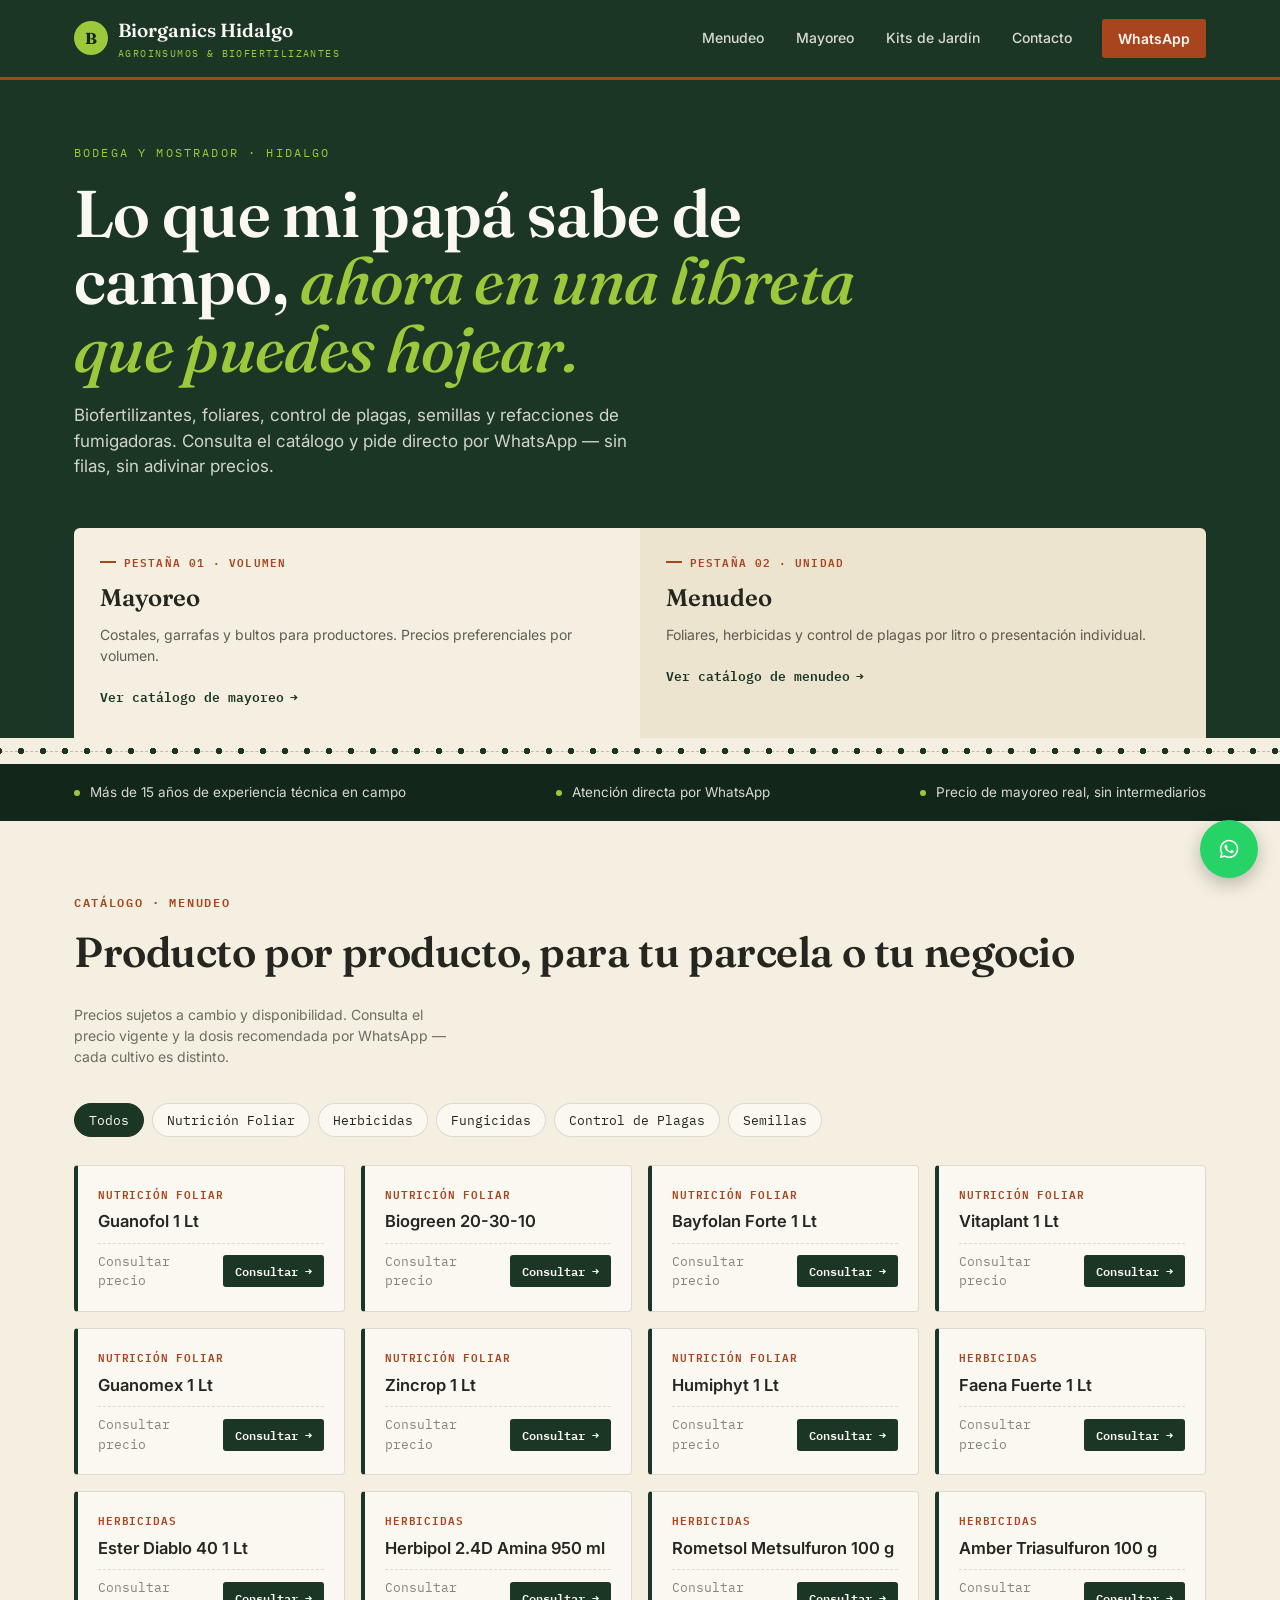
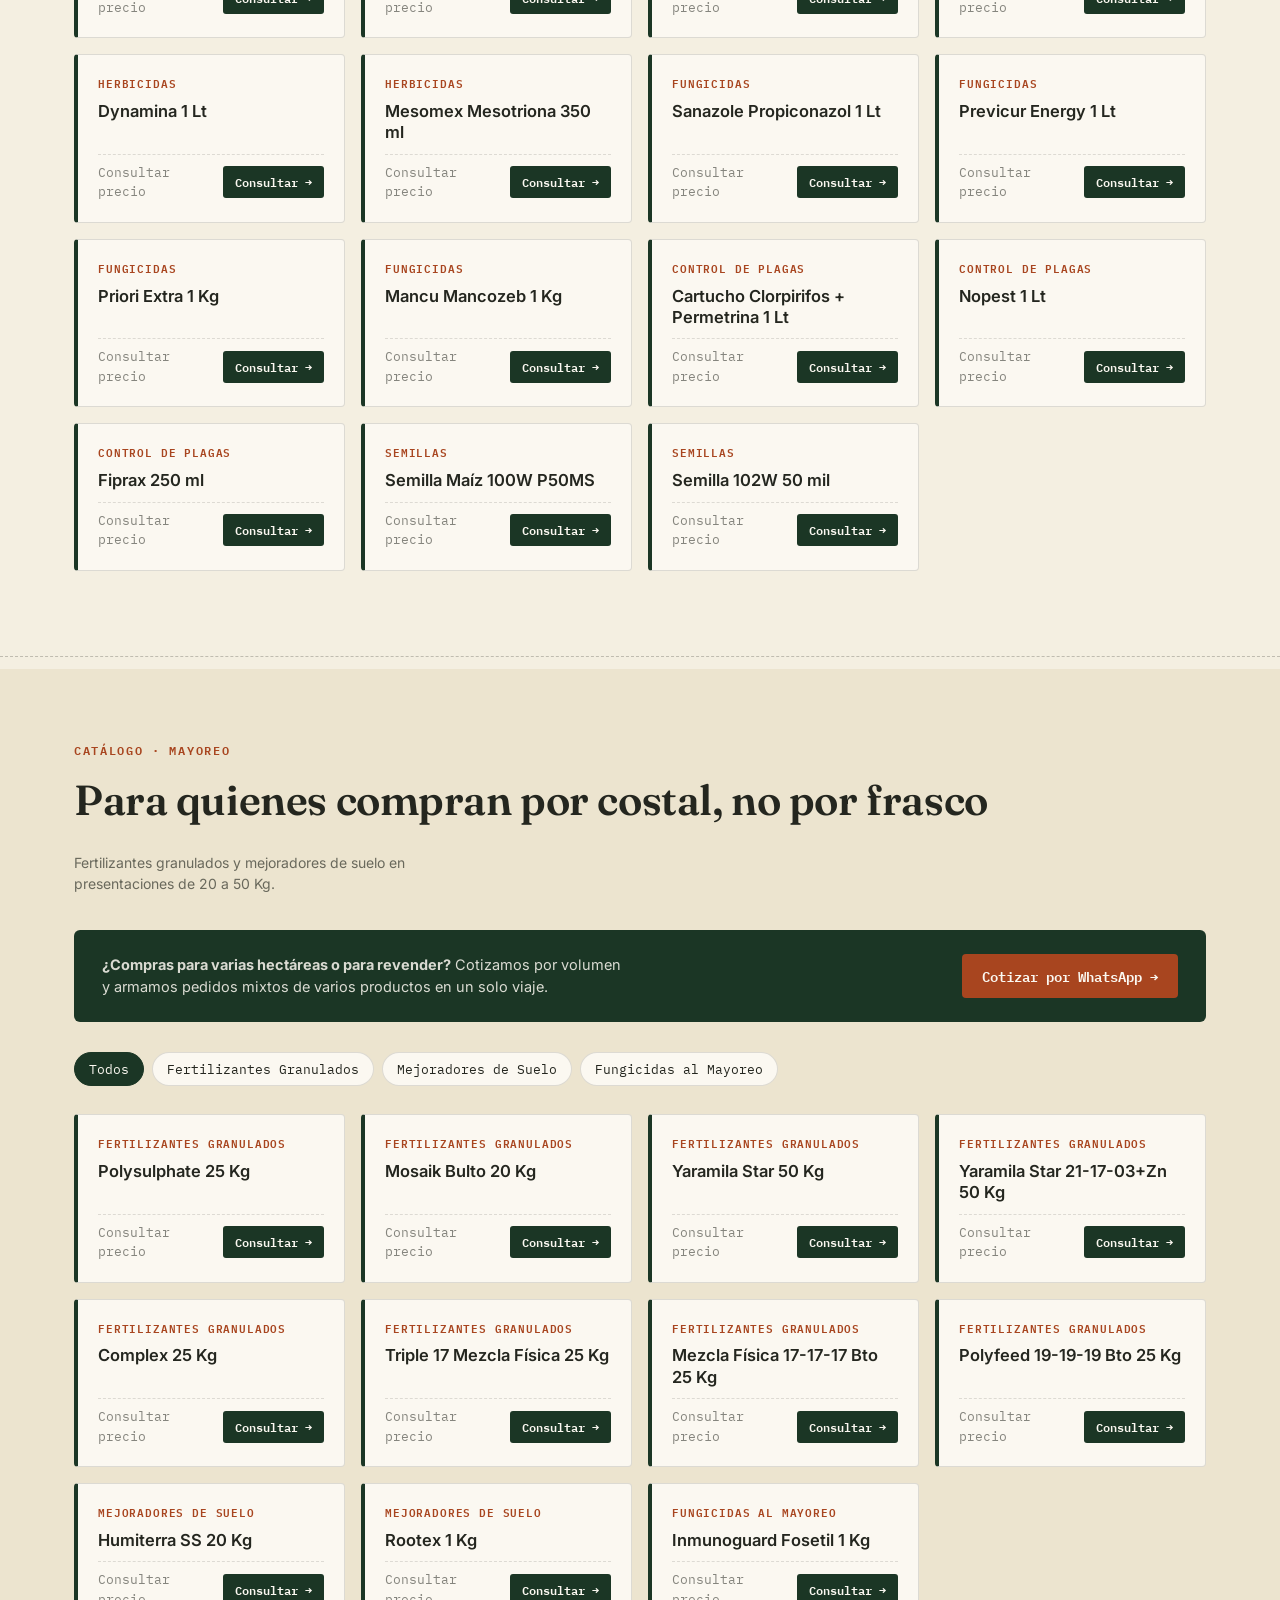
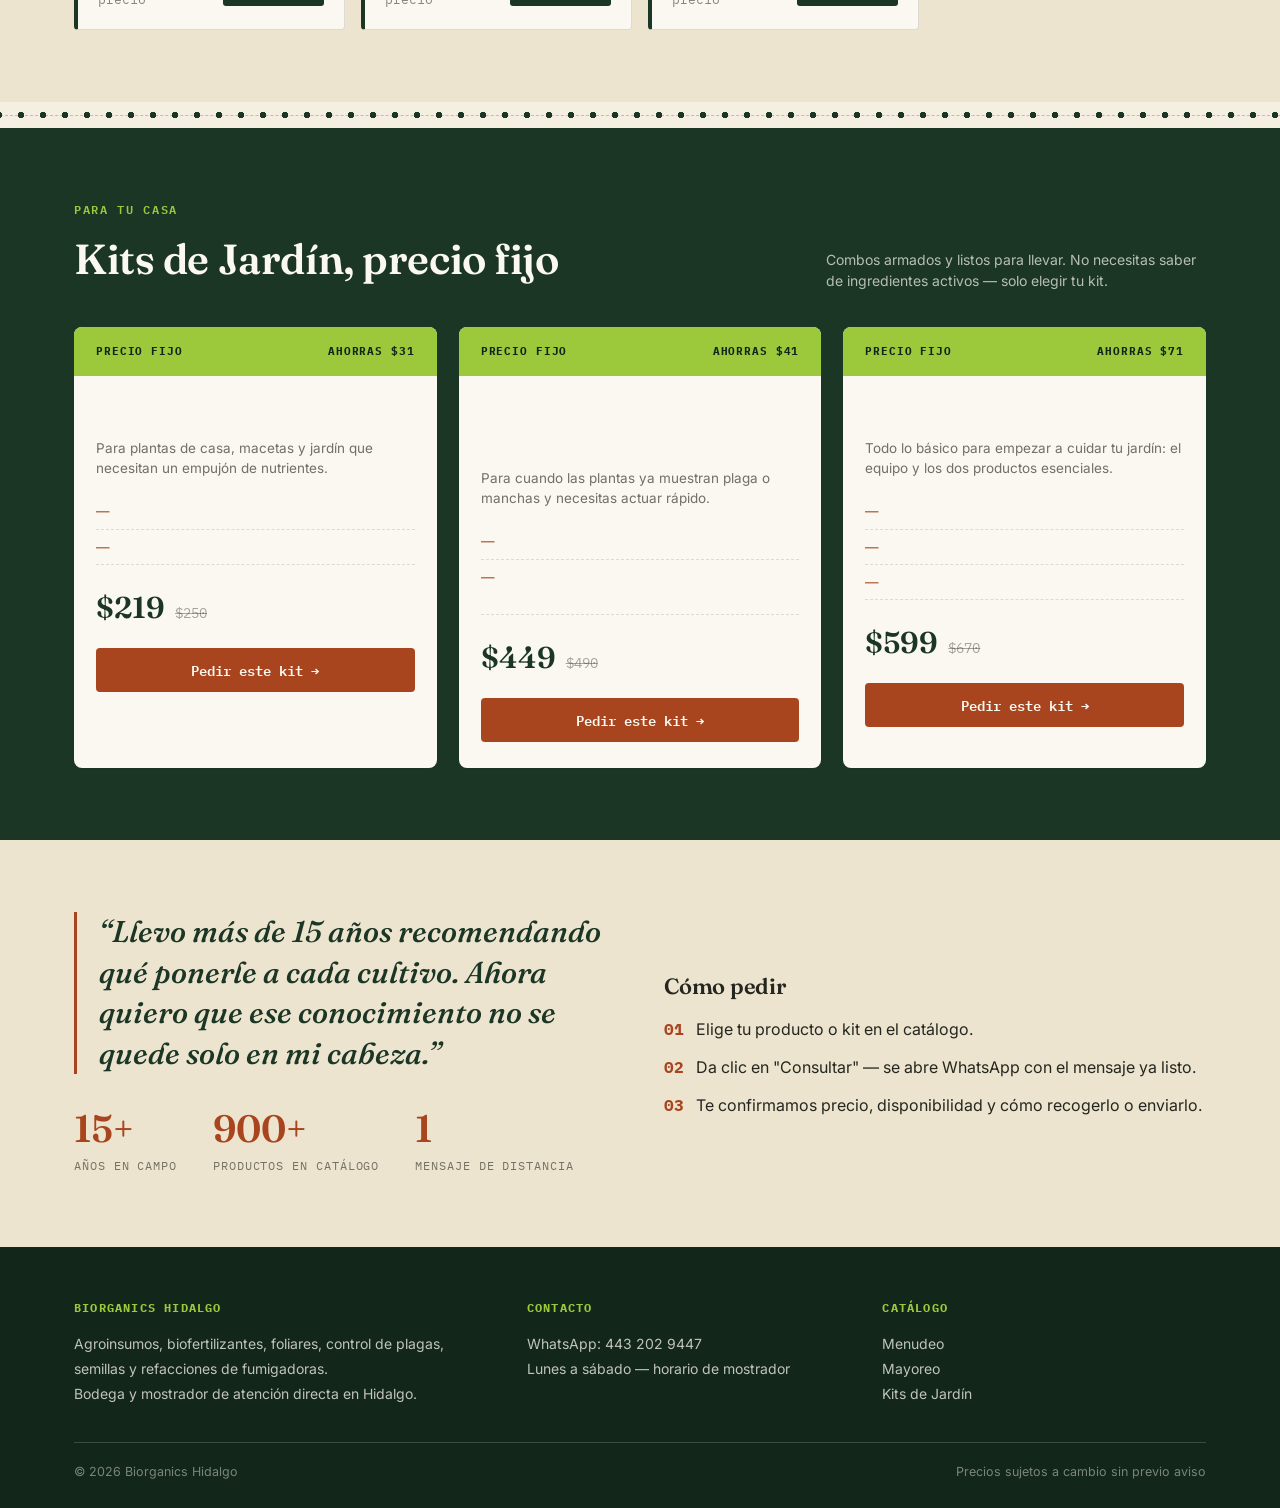
==== index.html @ 3839722b "Add files via upload" ====
<!DOCTYPE html>
<html lang="es">
<head>
<meta charset="UTF-8">
<meta name="viewport" content="width=device-width, initial-scale=1.0">
<title>Biorganics Hidalgo — Agroinsumos, Biofertilizantes y Refacciones</title>
<link rel="preconnect" href="https://fonts.googleapis.com">
<link rel="preconnect" href="https://fonts.gstatic.com" crossorigin>
<link href="https://fonts.googleapis.com/css2?family=Fraunces:ital,opsz,wght@0,9..144,400;0,9..144,600;0,9..144,700;1,9..144,500&family=Inter:wght@400;500;600;700&family=IBM+Plex+Mono:wght@400;500;600&display=swap" rel="stylesheet">
<style>
  :root{
    --forest: #1B3625;
    --forest-dark: #12261A;
    --parchment: #F4EFE1;
    --parchment-deep: #ECE4CF;
    --clay: #A8451F;
    --clay-dark: #8A3717;
    --lime: #9CC93B;
    --ink: #24261F;
    --bone: #FBF8F1;
    --line: rgba(36,38,31,0.14);
    --line-bone: rgba(251,248,241,0.18);
  }
  *{box-sizing:border-box; margin:0; padding:0;}
  html{scroll-behavior:smooth;}
  body{
    font-family:'Inter', sans-serif;
    background:var(--parchment);
    color:var(--ink);
    line-height:1.5;
    -webkit-font-smoothing:antialiased;
  }
  h1,h2,h3,.display{
    font-family:'Fraunces', serif;
    font-weight:600;
    letter-spacing:-0.01em;
  }
  .mono{font-family:'IBM Plex Mono', monospace;}
  a{color:inherit; text-decoration:none;}
  img{max-width:100%;display:block;}
  .wrap{max-width:1180px; margin:0 auto; padding:0 24px;}
  ::selection{background:var(--lime); color:var(--forest-dark);}

  /* ---------- Perforated / stitched divider (signature element) ---------- */
  .stitch{
    height:26px;
    width:100%;
    background-image: radial-gradient(circle, var(--parchment) 3px, transparent 3.2px);
    background-size: 22px 26px;
    background-position: 10px center;
    position:relative;
  }
  .stitch.on-forest{background-image: radial-gradient(circle, var(--forest) 3px, transparent 3.2px);}
  .stitch::before{
    content:"";
    position:absolute; left:0; right:0; top:50%;
    border-top:1px dashed rgba(36,38,31,0.25);
  }

  /* ---------- Header ---------- */
  header{
    position:sticky; top:0; z-index:100;
    background:var(--forest);
    color:var(--bone);
    border-bottom: 3px solid var(--clay);
  }
  header .bar{
    display:flex; align-items:center; justify-content:space-between;
    padding:16px 24px;
  }
  .brand{display:flex; align-items:center; gap:10px;}
  .brand-mark{
    width:34px; height:34px; border-radius:50%;
    background:var(--lime);
    display:flex; align-items:center; justify-content:center;
    color:var(--forest-dark); font-family:'Fraunces',serif; font-weight:700; font-size:16px;
    flex-shrink:0;
  }
  .brand-name{font-family:'Fraunces', serif; font-size:19px; font-weight:600; color:var(--bone);}
  .brand-tag{font-size:10px; letter-spacing:0.14em; text-transform:uppercase; color:var(--lime); font-family:'IBM Plex Mono',monospace; display:block; margin-top:1px;}
  nav{display:flex; gap:28px; align-items:center;}
  nav a{
    font-size:14px; font-weight:500; color:var(--bone); opacity:0.85;
    padding:6px 2px; border-bottom:2px solid transparent;
  }
  nav a:hover{opacity:1; border-color:var(--lime);}
  .btn-wa-nav{
    background:var(--clay); color:var(--bone) !important; opacity:1 !important;
    padding:9px 16px !important; border-radius:3px; font-weight:600 !important;
    border-bottom:none !important;
  }
  .btn-wa-nav:hover{background:var(--clay-dark);}
  .nav-toggle{display:none; background:none; border:none; color:var(--bone); font-size:26px; cursor:pointer;}

  @media (max-width:860px){
    nav{
      position:fixed; top:66px; left:0; right:0; background:var(--forest-dark);
      flex-direction:column; align-items:flex-start; padding:18px 24px; gap:16px;
      transform:translateY(-140%); transition:transform .25s ease; border-bottom:3px solid var(--clay);
    }
    nav.open{transform:translateY(0);}
    .nav-toggle{display:block;}
  }

  /* ---------- Hero ---------- */
  .hero{
    background:var(--forest);
    color:var(--bone);
    padding:64px 0 0 0;
    position:relative;
    overflow:hidden;
  }
  .hero .wrap{position:relative; z-index:2;}
  .hero-eyebrow{
    font-family:'IBM Plex Mono', monospace;
    font-size:12px; letter-spacing:0.18em; text-transform:uppercase;
    color:var(--lime); margin-bottom:18px;
  }
  .hero h1{
    font-size:clamp(38px, 6vw, 66px);
    line-height:1.03;
    max-width:820px;
  }
  .hero h1 em{
    font-style:italic; color:var(--lime); font-weight:500;
  }
  .hero p.lead{
    max-width:560px; font-size:17px; color:rgba(251,248,241,0.82); margin-top:20px;
  }

  .tabs{
    display:flex; gap:0; margin-top:48px; position:relative;
  }
  .tab-card{
    flex:1; min-width:0;
    background:var(--parchment); color:var(--ink);
    padding:26px 26px 30px 26px;
    position:relative;
    transition:transform .18s ease, box-shadow .18s ease;
    box-shadow: 0 10px 0 rgba(0,0,0,0.15);
  }
  .tab-card:first-child{border-radius:6px 0 0 0;}
  .tab-card:last-child{border-radius:0 6px 0 0; background:var(--parchment-deep);}
  .tab-card:hover{transform:translateY(-4px);}
  .tab-index{
    font-family:'IBM Plex Mono', monospace; font-size:11px; letter-spacing:0.1em;
    text-transform:uppercase; color:var(--clay); font-weight:600;
    display:flex; align-items:center; gap:8px; margin-bottom:10px;
  }
  .tab-index::before{content:""; width:16px; height:2px; background:var(--clay);}
  .tab-card h3{font-size:24px; margin-bottom:8px;}
  .tab-card p{font-size:14px; color:rgba(36,38,31,0.72); margin-bottom:18px;}
  .tab-card .go{
    font-family:'IBM Plex Mono', monospace; font-size:12.5px; font-weight:600;
    color:var(--forest); display:inline-flex; align-items:center; gap:6px;
  }
  .tab-card .go .arrow{transition:transform .18s ease;}
  .tab-card:hover .go .arrow{transform:translateX(4px);}

  @media(max-width:700px){ .tabs{flex-direction:column;} .tab-card:first-child{border-radius:6px 6px 0 0;} .tab-card:last-child{border-radius:0 0 6px 6px;} }

  /* ---------- Trust strip ---------- */
  .trust{
    background:var(--forest-dark); color:var(--bone);
    padding:18px 0;
  }
  .trust .wrap{display:flex; flex-wrap:wrap; gap:28px; justify-content:space-between; align-items:center;}
  .trust-item{display:flex; align-items:center; gap:10px; font-size:13.5px; color:rgba(251,248,241,0.85);}
  .trust-item .dot{width:6px; height:6px; border-radius:50%; background:var(--lime); flex-shrink:0;}

  /* ---------- Section header pattern ---------- */
  .section{padding:72px 0;}
  .section.alt{background:var(--parchment-deep);}
  .sec-head{display:flex; justify-content:space-between; align-items:flex-end; gap:20px; margin-bottom:36px; flex-wrap:wrap;}
  .sec-index{
    font-family:'IBM Plex Mono', monospace; font-size:12px; color:var(--clay);
    letter-spacing:0.14em; text-transform:uppercase; margin-bottom:10px; font-weight:600;
  }
  .sec-head h2{font-size:clamp(28px,4vw,42px);}
  .sec-note{max-width:380px; font-size:14px; color:rgba(36,38,31,0.65);}

  /* ---------- Filter pills ---------- */
  .filters{display:flex; flex-wrap:wrap; gap:8px; margin-bottom:28px;}
  .pill{
    font-family:'IBM Plex Mono', monospace;
    font-size:12.5px; padding:8px 14px; border-radius:20px;
    border:1px solid var(--line); background:var(--bone); cursor:pointer;
    transition:all .15s ease; color:var(--ink);
  }
  .pill.active{background:var(--forest); color:var(--bone); border-color:var(--forest);}
  .pill:hover:not(.active){border-color:var(--forest);}

  /* ---------- Product grid ---------- */
  .grid{display:grid; grid-template-columns:repeat(auto-fill, minmax(250px,1fr)); gap:16px;}
  .card{
    background:var(--bone);
    border:1px solid var(--line);
    border-left:4px solid var(--forest);
    border-radius:4px;
    padding:20px;
    display:flex; flex-direction:column; gap:10px;
    transition:box-shadow .15s ease, transform .15s ease;
  }
  .card:hover{box-shadow:0 8px 18px rgba(27,54,37,0.1); transform:translateY(-2px);}
  .card .tag{
    font-family:'IBM Plex Mono', monospace; font-size:10.5px; text-transform:uppercase;
    letter-spacing:0.08em; color:var(--clay); font-weight:600;
  }
  .card h4{font-size:16.5px; font-weight:600; font-family:'Inter',sans-serif; line-height:1.3;}
  .card .price-row{
    display:flex; justify-content:space-between; align-items:center; margin-top:auto; padding-top:8px;
    border-top:1px dashed var(--line);
  }
  .card .price-label{font-family:'IBM Plex Mono',monospace; font-size:13px; color:rgba(36,38,31,0.55);}
  .card .btn-mini{
    font-family:'IBM Plex Mono', monospace; font-size:12px; font-weight:600;
    background:var(--forest); color:var(--bone); padding:7px 12px; border-radius:3px;
    display:inline-flex; align-items:center; gap:6px; white-space:nowrap;
  }
  .card .btn-mini:hover{background:var(--forest-dark);}

  /* ---------- Mayoreo banner ---------- */
  .mayoreo-banner{
    background:var(--forest); color:var(--bone); border-radius:6px; padding:24px 28px;
    display:flex; justify-content:space-between; align-items:center; gap:20px; margin-bottom:30px; flex-wrap:wrap;
  }
  .mayoreo-banner p{max-width:520px; font-size:14.5px; color:rgba(251,248,241,0.85);}
  .btn-clay{
    background:var(--clay); color:var(--bone); font-weight:600; font-family:'IBM Plex Mono',monospace;
    font-size:13.5px; padding:12px 20px; border-radius:4px; display:inline-flex; align-items:center; gap:8px;
    flex-shrink:0;
  }
  .btn-clay:hover{background:var(--clay-dark);}

  /* ---------- Kits section ---------- */
  .kits-grid{display:grid; grid-template-columns:repeat(auto-fit,minmax(300px,1fr)); gap:22px;}
  .kit-card{
    background:var(--bone); border-radius:8px; overflow:hidden;
    box-shadow:0 1px 0 var(--line);
    display:flex; flex-direction:column;
  }
  .kit-top{
    background:var(--lime); color:var(--forest-dark); padding:16px 22px;
    display:flex; justify-content:space-between; align-items:center;
  }
  .kit-top .kit-badge{font-family:'IBM Plex Mono',monospace; font-size:11px; font-weight:700; letter-spacing:0.08em; text-transform:uppercase;}
  .kit-body{padding:24px 22px 26px;}
  .kit-body h3{font-size:20px; margin-bottom:8px;}
  .kit-body .desc{font-size:13.5px; color:rgba(36,38,31,0.65); margin-bottom:16px;}
  .kit-includes{list-style:none; margin-bottom:20px;}
  .kit-includes li{
    font-size:13.5px; padding:7px 0; border-bottom:1px dashed var(--line);
    display:flex; gap:8px; align-items:flex-start;
  }
  .kit-includes li::before{content:"—"; color:var(--clay); flex-shrink:0;}
  .kit-price-row{display:flex; align-items:baseline; gap:10px; margin-bottom:18px;}
  .kit-price{font-family:'Fraunces',serif; font-size:30px; font-weight:600; color:var(--forest);}
  .kit-price-old{font-family:'IBM Plex Mono',monospace; font-size:14px; color:rgba(36,38,31,0.4); text-decoration:line-through;}

  /* ---------- About / trust block ---------- */
  .about-wrap{display:grid; grid-template-columns:1fr 1fr; gap:48px; align-items:center;}
  @media(max-width:780px){.about-wrap{grid-template-columns:1fr;}}
  .about-quote{
    font-family:'Fraunces',serif; font-style:italic; font-weight:500; font-size:clamp(22px,3vw,30px);
    color:var(--forest); line-height:1.35; border-left:3px solid var(--clay); padding-left:22px;
  }
  .stat-row{display:flex; gap:36px; margin-top:26px; flex-wrap:wrap;}
  .stat{}
  .stat .num{font-family:'Fraunces',serif; font-size:38px; color:var(--clay); font-weight:600;}
  .stat .lbl{font-family:'IBM Plex Mono',monospace; font-size:11.5px; text-transform:uppercase; letter-spacing:0.08em; color:rgba(36,38,31,0.6);}

  /* ---------- Footer ---------- */
  footer{background:var(--forest-dark); color:var(--bone); padding:52px 0 26px;}
  .foot-grid{display:grid; grid-template-columns:1.3fr 1fr 1fr; gap:32px; margin-bottom:36px;}
  @media(max-width:700px){.foot-grid{grid-template-columns:1fr;}}
  footer h5{font-family:'IBM Plex Mono',monospace; font-size:12px; text-transform:uppercase; letter-spacing:0.1em; color:var(--lime); margin-bottom:14px;}
  footer p, footer a{font-size:14px; color:rgba(251,248,241,0.75); line-height:1.8;}
  footer a:hover{color:var(--bone);}
  .foot-bottom{border-top:1px solid var(--line-bone); padding-top:20px; font-size:12.5px; color:rgba(251,248,241,0.45); display:flex; justify-content:space-between; flex-wrap:wrap; gap:10px;}

  /* ---------- Floating WhatsApp ---------- */
  .float-wa{
    position:fixed; bottom:22px; right:22px; z-index:200;
    background:#25D366; color:#fff; width:58px; height:58px; border-radius:50%;
    display:flex; align-items:center; justify-content:center;
    box-shadow:0 6px 18px rgba(0,0,0,0.25);
    transition:transform .15s ease;
  }
  .float-wa:hover{transform:scale(1.08);}

  .empty-state{padding:40px 0; text-align:center; color:rgba(36,38,31,0.5); font-family:'IBM Plex Mono',monospace; font-size:13px;}
</style>
</head>
<body>

<header>
  <div class="bar wrap">
    <div class="brand">
      <div class="brand-mark">B</div>
      <div>
        <div class="brand-name">Biorganics Hidalgo</div>
        <span class="brand-tag">Agroinsumos &amp; Biofertilizantes</span>
      </div>
    </div>
    <button class="nav-toggle" id="navToggle" aria-label="Abrir menú">☰</button>
    <nav id="mainNav">
      <a href="#menudeo">Menudeo</a>
      <a href="#mayoreo">Mayoreo</a>
      <a href="#kits">Kits de Jardín</a>
      <a href="#contacto">Contacto</a>
      <a class="btn-wa-nav" id="waNavBtn" target="_blank" rel="noopener">WhatsApp</a>
    </nav>
  </div>
</header>

<section class="hero">
  <div class="wrap">
    <div class="hero-eyebrow">Bodega y mostrador · Hidalgo</div>
    <h1>Lo que mi papá sabe de campo, <em>ahora en una libreta que puedes hojear.</em></h1>
    <p class="lead">Biofertilizantes, foliares, control de plagas, semillas y refacciones de fumigadoras. Consulta el catálogo y pide directo por WhatsApp — sin filas, sin adivinar precios.</p>

    <div class="tabs">
      <a href="#mayoreo" class="tab-card">
        <div class="tab-index">Pestaña 01 · Volumen</div>
        <h3>Mayoreo</h3>
        <p>Costales, garrafas y bultos para productores. Precios preferenciales por volumen.</p>
        <span class="go">Ver catálogo de mayoreo <span class="arrow">→</span></span>
      </a>
      <a href="#menudeo" class="tab-card">
        <div class="tab-index">Pestaña 02 · Unidad</div>
        <h3>Menudeo</h3>
        <p>Foliares, herbicidas y control de plagas por litro o presentación individual.</p>
        <span class="go">Ver catálogo de menudeo <span class="arrow">→</span></span>
      </a>
    </div>
  </div>
</section>

<div class="stitch on-forest"></div>

<div class="trust">
  <div class="wrap trust-item" style="display:flex; flex-wrap:wrap; gap:28px;">
    <span class="trust-item"><span class="dot"></span> Más de 15 años de experiencia técnica en campo</span>
    <span class="trust-item"><span class="dot"></span> Atención directa por WhatsApp</span>
    <span class="trust-item"><span class="dot"></span> Precio de mayoreo real, sin intermediarios</span>
  </div>
</div>

<!-- ================= MENUDEO ================= -->
<section class="section" id="menudeo">
  <div class="wrap">
    <div class="sec-head">
      <div>
        <div class="sec-index">Catálogo · Menudeo</div>
        <h2>Producto por producto, para tu parcela o tu negocio</h2>
      </div>
      <p class="sec-note">Precios sujetos a cambio y disponibilidad. Consulta el precio vigente y la dosis recomendada por WhatsApp — cada cultivo es distinto.</p>
    </div>
    <div class="filters" id="filtersMenudeo"></div>
    <div class="grid" id="gridMenudeo"></div>
  </div>
</section>

<div class="stitch"></div>

<!-- ================= MAYOREO ================= -->
<section class="section alt" id="mayoreo">
  <div class="wrap">
    <div class="sec-head">
      <div>
        <div class="sec-index">Catálogo · Mayoreo</div>
        <h2>Para quienes compran por costal, no por frasco</h2>
      </div>
      <p class="sec-note">Fertilizantes granulados y mejoradores de suelo en presentaciones de 20 a 50 Kg.</p>
    </div>

    <div class="mayoreo-banner">
      <p><strong>¿Compras para varias hectáreas o para revender?</strong> Cotizamos por volumen y armamos pedidos mixtos de varios productos en un solo viaje.</p>
      <a class="btn-clay" id="waMayoreoBtn" target="_blank" rel="noopener">Cotizar por WhatsApp →</a>
    </div>

    <div class="filters" id="filtersMayoreo"></div>
    <div class="grid" id="gridMayoreo"></div>
  </div>
</section>

<div class="stitch on-forest"></div>

<!-- ================= KITS ================= -->
<section class="section" id="kits" style="background:var(--forest); color:var(--bone);">
  <div class="wrap">
    <div class="sec-head">
      <div>
        <div class="sec-index" style="color:var(--lime);">Para tu casa</div>
        <h2 style="color:var(--bone);">Kits de Jardín, precio fijo</h2>
      </div>
      <p class="sec-note" style="color:rgba(251,248,241,0.7);">Combos armados y listos para llevar. No necesitas saber de ingredientes activos — solo elegir tu kit.</p>
    </div>
    <div class="kits-grid" id="gridKits"></div>
  </div>
</section>

<!-- ================= ABOUT ================= -->
<section class="section alt">
  <div class="wrap about-wrap">
    <div>
      <p class="about-quote">“Llevo más de 15 años recomendando qué ponerle a cada cultivo. Ahora quiero que ese conocimiento no se quede solo en mi cabeza.”</p>
      <div class="stat-row">
        <div class="stat"><div class="num">15+</div><div class="lbl">Años en campo</div></div>
        <div class="stat"><div class="num">900+</div><div class="lbl">Productos en catálogo</div></div>
        <div class="stat"><div class="num">1</div><div class="lbl">Mensaje de distancia</div></div>
      </div>
    </div>
    <div>
      <h3 style="font-size:22px; margin-bottom:14px;">Cómo pedir</h3>
      <ul style="list-style:none; display:flex; flex-direction:column; gap:14px;">
        <li style="display:flex; gap:12px;"><span class="mono" style="color:var(--clay); font-weight:700;">01</span> Elige tu producto o kit en el catálogo.</li>
        <li style="display:flex; gap:12px;"><span class="mono" style="color:var(--clay); font-weight:700;">02</span> Da clic en "Consultar" — se abre WhatsApp con el mensaje ya listo.</li>
        <li style="display:flex; gap:12px;"><span class="mono" style="color:var(--clay); font-weight:700;">03</span> Te confirmamos precio, disponibilidad y cómo recogerlo o enviarlo.</li>
      </ul>
    </div>
  </div>
</section>

<footer id="contacto">
  <div class="wrap">
    <div class="foot-grid">
      <div>
        <h5>Biorganics Hidalgo</h5>
        <p>Agroinsumos, biofertilizantes, foliares, control de plagas, semillas y refacciones de fumigadoras.<br>Bodega y mostrador de atención directa en Hidalgo.</p>
      </div>
      <div>
        <h5>Contacto</h5>
        <p><a id="waFootLink" target="_blank" rel="noopener">WhatsApp: 443 202 9447</a></p>
        <p>Lunes a sábado — horario de mostrador</p>
      </div>
      <div>
        <h5>Catálogo</h5>
        <p><a href="#menudeo">Menudeo</a></p>
        <p><a href="#mayoreo">Mayoreo</a></p>
        <p><a href="#kits">Kits de Jardín</a></p>
      </div>
    </div>
    <div class="foot-bottom">
      <span>© 2026 Biorganics Hidalgo</span>
      <span>Precios sujetos a cambio sin previo aviso</span>
    </div>
  </div>
</footer>

<a class="float-wa" id="floatWa" target="_blank" rel="noopener" aria-label="Escríbenos por WhatsApp">
  <svg width="28" height="28" viewBox="0 0 24 24" fill="white"><path d="M17.6 6.32A7.85 7.85 0 0 0 12.05 4a7.94 7.94 0 0 0-6.9 11.86L4 20l4.24-1.11a7.9 7.9 0 0 0 3.8.97h.01a7.95 7.95 0 0 0 5.55-13.54zM12.05 18.4a6.6 6.6 0 0 1-3.37-.92l-.24-.14-2.5.66.67-2.44-.16-.25a6.6 6.6 0 1 1 12.24-3.51 6.6 6.6 0 0 1-6.64 6.6zm3.62-4.94c-.2-.1-1.17-.58-1.35-.64-.18-.07-.31-.1-.44.1-.13.2-.5.64-.62.77-.11.13-.23.15-.42.05-.2-.1-.83-.31-1.58-.98a5.9 5.9 0 0 1-1.1-1.36c-.11-.2 0-.3.09-.4.1-.1.2-.23.3-.35.1-.11.13-.2.2-.33.06-.13.03-.25-.02-.35-.05-.1-.44-1.06-.6-1.45-.16-.38-.32-.33-.44-.34h-.38c-.13 0-.34.05-.52.25-.18.2-.68.67-.68 1.63s.7 1.9.8 2.03c.1.13 1.37 2.1 3.33 2.94.46.2.83.32 1.11.41.47.15.89.13 1.23.08.37-.06 1.17-.48 1.34-.94.16-.46.16-.86.11-.94-.05-.08-.18-.13-.38-.23z"/></svg>
</a>

<script>
const WA_NUMBER = "524432029447";
function waLink(text){
  return "https://wa.me/" + WA_NUMBER + "?text=" + encodeURIComponent(text);
}

const CATALOG_DATA = {"menudeo": [{"codigo": "GUANOFOL1", "nombre": "Guanofol 1 Lt", "cat": "Nutrición Foliar", "pventa": 170.0}, {"codigo": "BIOGREEN", "nombre": "Biogreen 20-30-10", "cat": "Nutrición Foliar", "pventa": 80.0}, {"codigo": "BAYFOLANFORTE1", "nombre": "Bayfolan Forte 1 Lt", "cat": "Nutrición Foliar", "pventa": 170.0}, {"codigo": "VITAPLANT1", "nombre": "Vitaplant 1 Lt", "cat": "Nutrición Foliar", "pventa": 280.0}, {"codigo": "GUANOMEX1", "nombre": "Guanomex 1 Lt", "cat": "Nutrición Foliar", "pventa": 140.0}, {"codigo": "ZINCROP", "nombre": "Zincrop 1 Lt", "cat": "Nutrición Foliar", "pventa": 195.0}, {"codigo": "HUMIPHYT", "nombre": "Humiphyt 1 Lt", "cat": "Nutrición Foliar", "pventa": 130.0}, {"codigo": "FAENA1", "nombre": "Faena Fuerte 1 Lt", "cat": "Herbicidas", "pventa": 250.0}, {"codigo": "ESTER40", "nombre": "Ester Diablo 40 1 Lt", "cat": "Herbicidas", "pventa": 150.0}, {"codigo": "HERBIPOL1", "nombre": "Herbipol 2.4D Amina 950 ml", "cat": "Herbicidas", "pventa": 148.0}, {"codigo": "ROMETSOL100", "nombre": "Rometsol Metsulfuron 100 g", "cat": "Herbicidas", "pventa": 120.0}, {"codigo": "AMBER100", "nombre": "Amber Triasulfuron 100 g", "cat": "Herbicidas", "pventa": 270.25}, {"codigo": "DYNAMINA1", "nombre": "Dynamina 1 Lt", "cat": "Herbicidas", "pventa": 180.0}, {"codigo": "MESOMEX", "nombre": "Mesomex Mesotriona 350 ml", "cat": "Herbicidas", "pventa": 434.0}, {"codigo": "SANAZOLE1", "nombre": "Sanazole Propiconazol 1 Lt", "cat": "Fungicidas", "pventa": 620.0}, {"codigo": "PREVICUR1", "nombre": "Previcur Energy 1 Lt", "cat": "Fungicidas", "pventa": 1690.0}, {"codigo": "PRIORI EXTRA", "nombre": "Priori Extra 1 Kg", "cat": "Fungicidas", "pventa": 2500.0}, {"codigo": "MANCU1", "nombre": "Mancu Mancozeb 1 Kg", "cat": "Fungicidas", "pventa": 170.0}, {"codigo": "CARTUCHO1", "nombre": "Cartucho Clorpirifos + Permetrina 1 Lt", "cat": "Control de Plagas", "pventa": 290.0}, {"codigo": "NOPEST1", "nombre": "Nopest 1 Lt", "cat": "Control de Plagas", "pventa": 200.0}, {"codigo": "FIPRAX250", "nombre": "Fiprax 250 ml", "cat": "Control de Plagas", "pventa": 320.0}, {"codigo": "100W", "nombre": "Semilla Maíz 100W P50MS", "cat": "Semillas", "pventa": 2380.0}, {"codigo": "102W50", "nombre": "Semilla 102W 50 mil", "cat": "Semillas", "pventa": 2350.0}], "mayoreo": [{"codigo": "POLYSULPHATE25", "nombre": "Polysulphate 25 Kg", "cat": "Fertilizantes Granulados", "mayoreo": 599.0}, {"codigo": "MOSAIK20", "nombre": "Mosaik Bulto 20 Kg", "cat": "Fertilizantes Granulados", "mayoreo": 980.0}, {"codigo": "YARAMILA STAR", "nombre": "Yaramila Star 50 Kg", "cat": "Fertilizantes Granulados", "mayoreo": 1285.0}, {"codigo": "YARAMILASTAR50", "nombre": "Yaramila Star 21-17-03+Zn 50 Kg", "cat": "Fertilizantes Granulados", "mayoreo": 1250.0}, {"codigo": "COMPLEX25", "nombre": "Complex 25 Kg", "cat": "Fertilizantes Granulados", "mayoreo": 610.0}, {"codigo": "TRIPLE 17 25KGS", "nombre": "Triple 17 Mezcla Física 25 Kg", "cat": "Fertilizantes Granulados", "mayoreo": 450.0}, {"codigo": "17171725", "nombre": "Mezcla Física 17-17-17 Bto 25 Kg", "cat": "Fertilizantes Granulados", "mayoreo": 390.0}, {"codigo": "POLYFEED19-19-19 25", "nombre": "Polyfeed 19-19-19 Bto 25 Kg", "cat": "Fertilizantes Granulados", "mayoreo": 1300.0}, {"codigo": "HUMITERRA20", "nombre": "Humiterra SS 20 Kg", "cat": "Mejoradores de Suelo", "mayoreo": 790.0}, {"codigo": "ROOTEX1", "nombre": "Rootex 1 Kg", "cat": "Mejoradores de Suelo", "mayoreo": 370.0}, {"codigo": "INMUNOGUARD1", "nombre": "Inmunoguard Fosetil 1 Kg", "cat": "Fungicidas al Mayoreo", "mayoreo": 390.0}], "kits": [{"nombre": "Kit Nutrición para Jardín", "incluye": ["Guanofol 1 Lt (nutrición foliar)", "Biogreen 20-30-10 (fertilizante)"], "precio_normal": 250.0, "precio_kit": 219.0, "desc": "Para plantas de casa, macetas y jardín que necesitan un empujón de nutrientes."}, {"nombre": "Kit Control de Plagas y Enfermedades", "incluye": ["Fiprax 250 ml (control de plagas)", "Mancu Mancozeb 1 Kg (fungicida de contacto)"], "precio_normal": 490.0, "precio_kit": 449.0, "desc": "Para cuando las plantas ya muestran plaga o manchas y necesitas actuar rápido."}, {"nombre": "Kit Jardín Inicial", "incluye": ["Fumigadora manual 5 Lts", "Guanofol 1 Lt", "Mancu Mancozeb 1 Kg"], "precio_normal": 670.0, "precio_kit": 599.0, "desc": "Todo lo básico para empezar a cuidar tu jardín: el equipo y los dos productos esenciales."}]}
;
renderCatalog(CATALOG_DATA.menudeo, 'gridMenudeo', 'filtersMenudeo', false);
renderCatalog(CATALOG_DATA.mayoreo, 'gridMayoreo', 'filtersMayoreo', true);
renderKits(CATALOG_DATA.kits);

function renderCatalog(items, gridId, filterId, isMayoreo){
  const grid = document.getElementById(gridId);
  const filterBar = document.getElementById(filterId);
  const cats = ["Todos", ...new Set(items.map(i=>i.cat))];
  let active = "Todos";

  function draw(){
    grid.innerHTML = "";
    const filtered = active === "Todos" ? items : items.filter(i=>i.cat===active);
    if(filtered.length === 0){
      grid.innerHTML = '<div class="empty-state">Sin productos en esta categoría por ahora.</div>';
      return;
    }
    filtered.forEach(p=>{
      const card = document.createElement('div');
      card.className = 'card';
      const msg = isMayoreo
        ? `Hola, quiero cotizar por mayoreo: ${p.nombre} (código ${p.codigo}).`
        : `Hola, quiero consultar precio y disponibilidad de: ${p.nombre} (código ${p.codigo}).`;
      card.innerHTML = `
        <span class="tag">${p.cat}</span>
        <h4>${p.nombre}</h4>
        <div class="price-row">
          <span class="price-label">Consultar precio</span>
          <a class="btn-mini" href="${waLink(msg)}" target="_blank" rel="noopener">Consultar →</a>
        </div>
      `;
      grid.appendChild(card);
    });
  }

  filterBar.innerHTML = "";
  cats.forEach(c=>{
    const pill = document.createElement('button');
    pill.className = 'pill' + (c===active ? ' active' : '');
    pill.textContent = c;
    pill.onclick = ()=>{
      active = c;
      [...filterBar.children].forEach(el=>el.classList.remove('active'));
      pill.classList.add('active');
      draw();
    };
    filterBar.appendChild(pill);
  });
  draw();
}

function renderKits(kits){
  const grid = document.getElementById('gridKits');
  grid.innerHTML = "";
  kits.forEach(k=>{
    const el = document.createElement('div');
    el.className = 'kit-card';
    const msg = `Hola, quiero pedir el ${k.nombre} ($${k.precio_kit} MXN).`;
    el.innerHTML = `
      <div class="kit-top"><span class="kit-badge">Precio fijo</span><span class="kit-badge">Ahorras $${(k.precio_normal - k.precio_kit).toFixed(0)}</span></div>
      <div class="kit-body">
        <h3>${k.nombre}</h3>
        <p class="desc">${k.desc}</p>
        <ul class="kit-includes">${k.incluye.map(i=>`<li>${i}</li>`).join('')}</ul>
        <div class="kit-price-row">
          <span class="kit-price">$${k.precio_kit.toFixed(0)}</span>
          <span class="kit-price-old">$${k.precio_normal.toFixed(0)}</span>
        </div>
        <a class="btn-clay" style="width:100%; justify-content:center;" href="${waLink(msg)}" target="_blank" rel="noopener">Pedir este kit →</a>
      </div>
    `;
    grid.appendChild(el);
  });
}

// Nav toggle mobile
document.getElementById('navToggle').addEventListener('click', ()=>{
  document.getElementById('mainNav').classList.toggle('open');
});
document.querySelectorAll('#mainNav a').forEach(a=>a.addEventListener('click', ()=>{
  document.getElementById('mainNav').classList.remove('open');
}));

// WhatsApp static links
const generalMsg = "Hola, vengo de la página de Biorganics Hidalgo y quiero hacer una consulta.";
document.getElementById('waNavBtn').href = waLink(generalMsg);
document.getElementById('waMayoreoBtn').href = waLink("Hola, quiero cotizar un pedido de mayoreo.");
document.getElementById('waFootLink').href = waLink(generalMsg);
document.getElementById('floatWa').href = waLink(generalMsg);
</script>

</body>
</html>
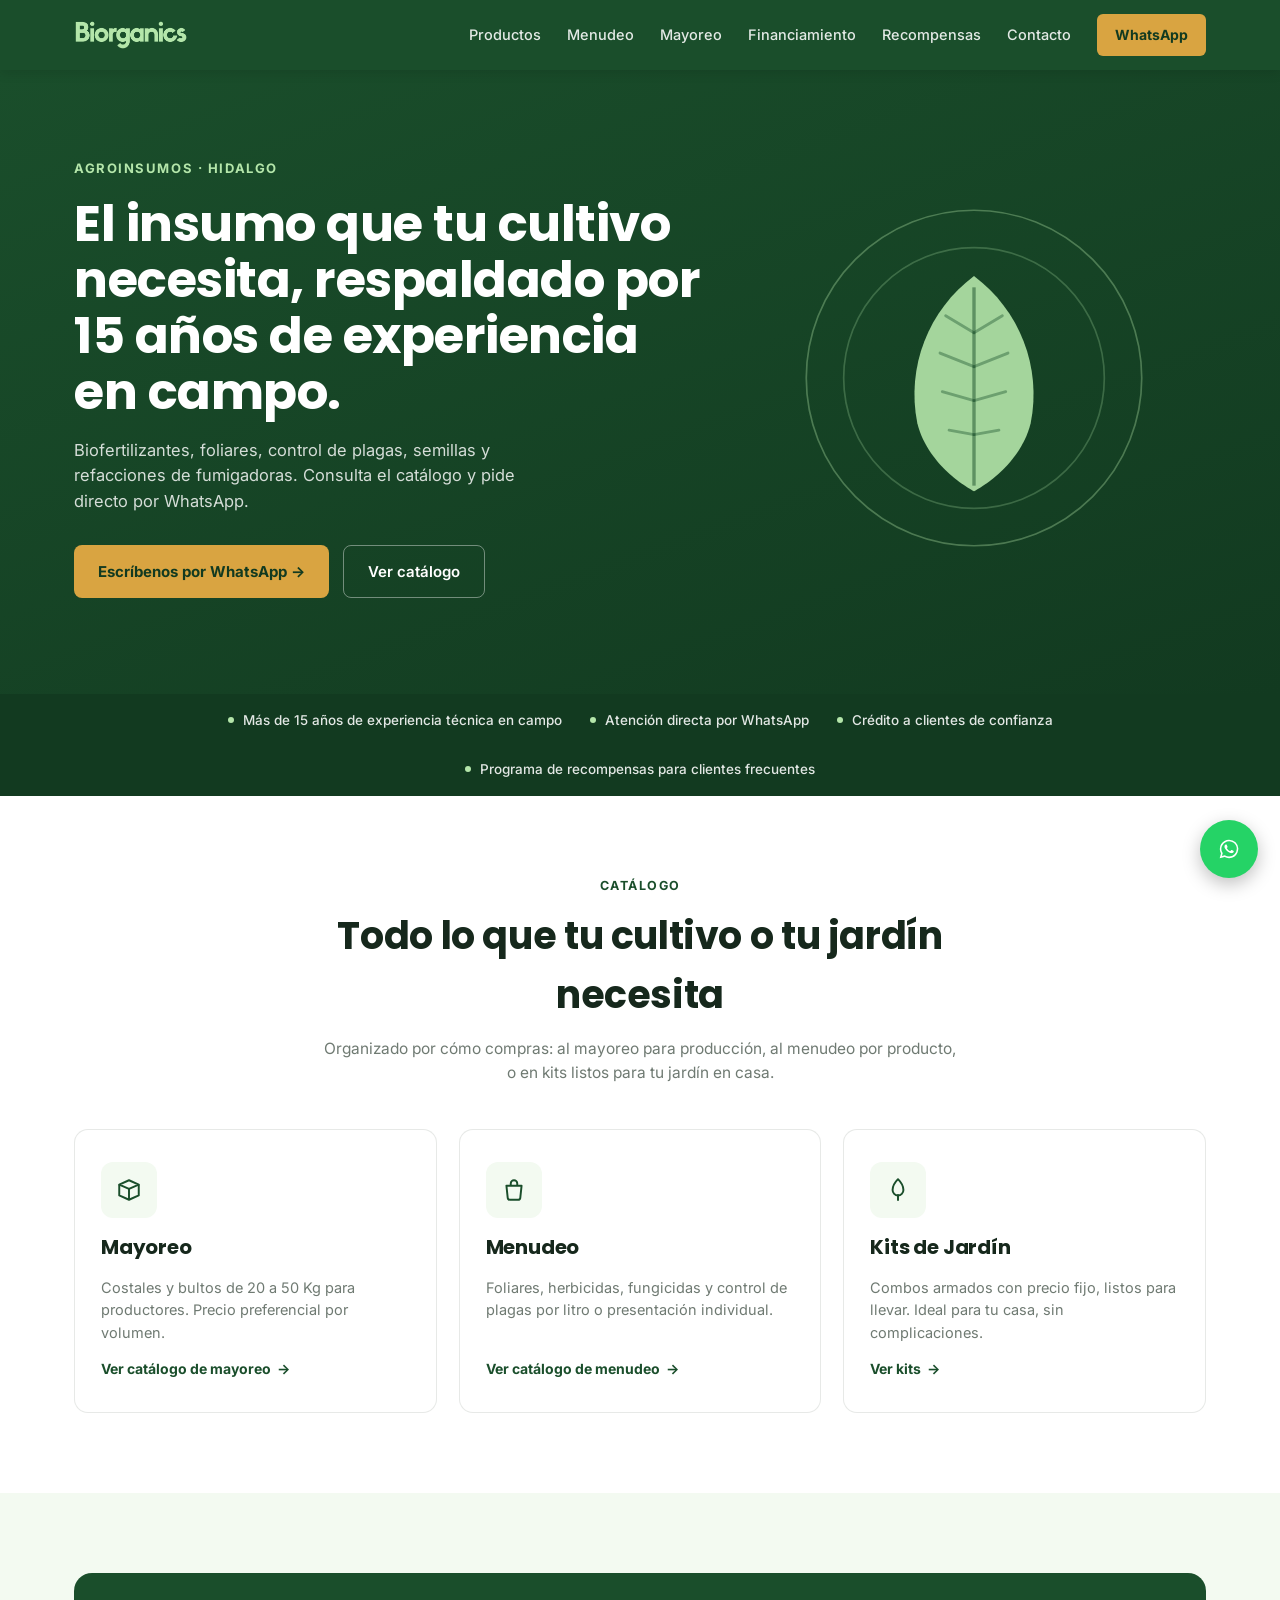
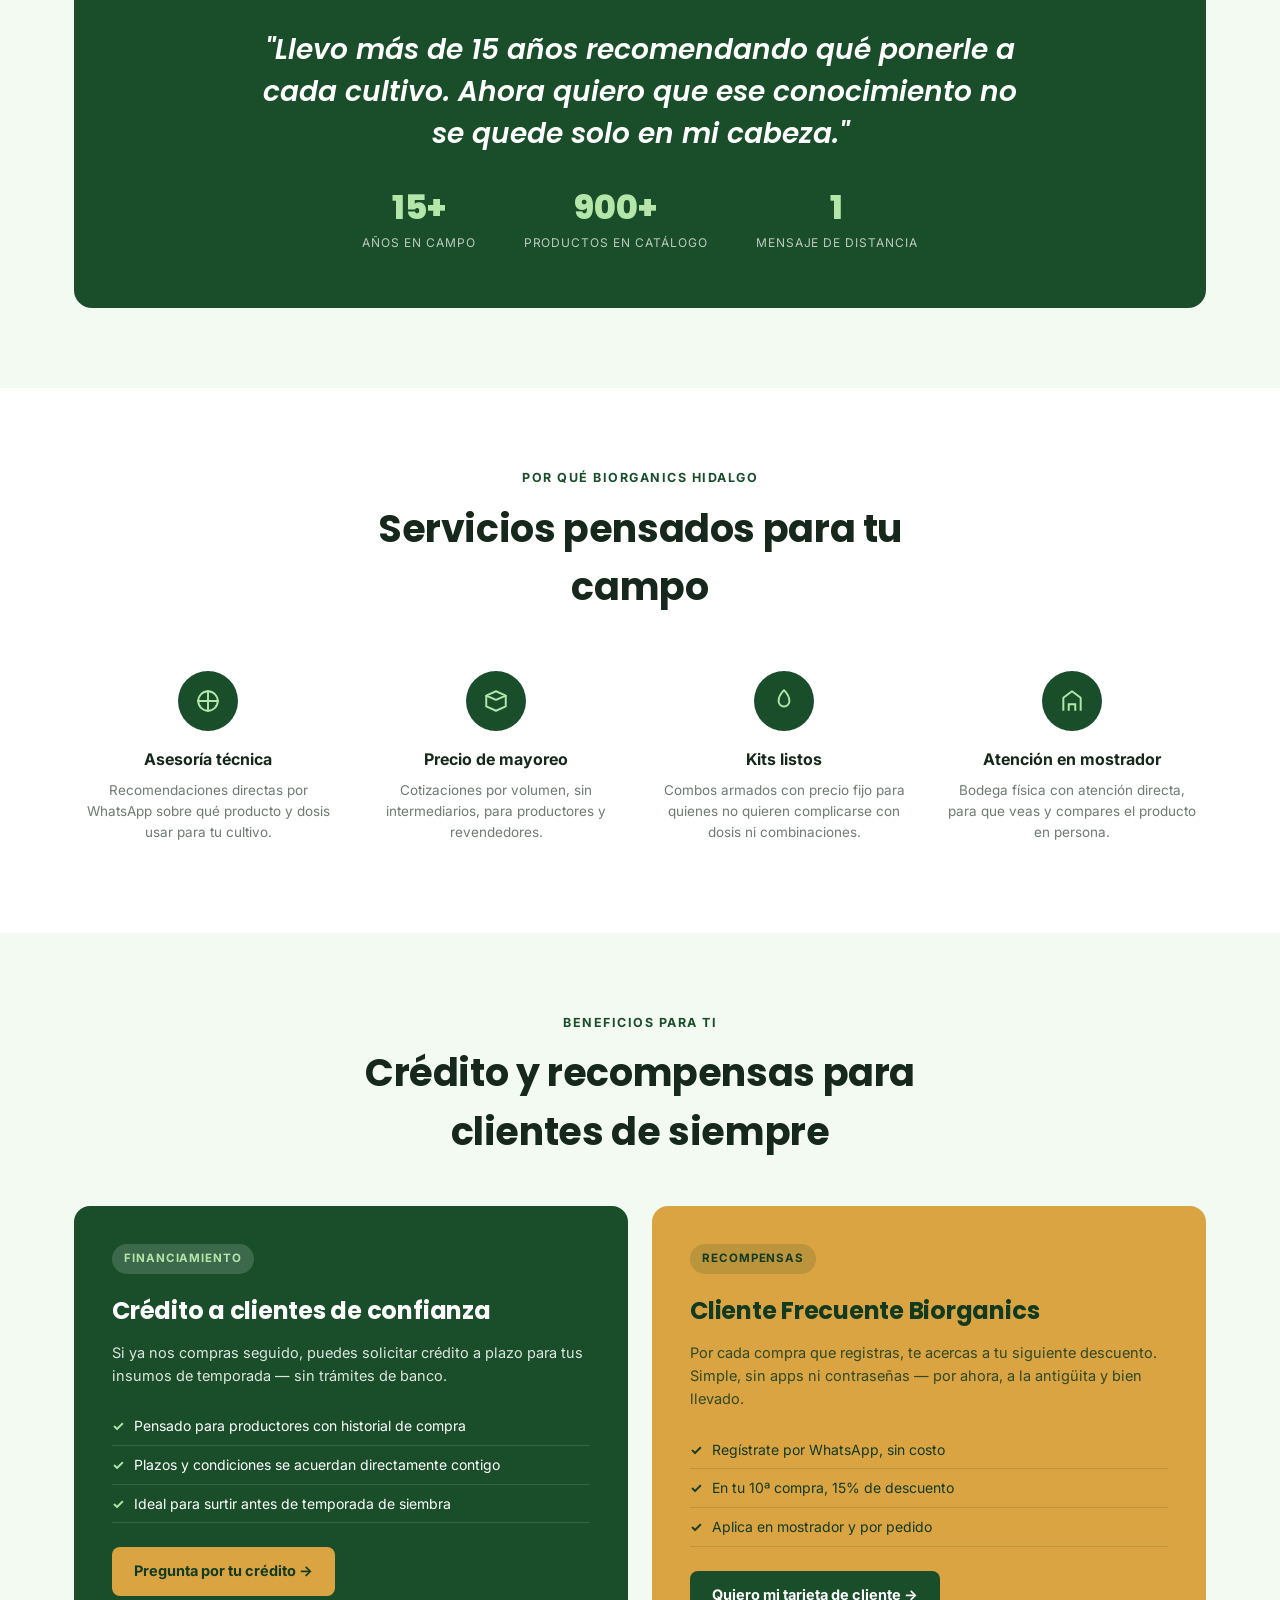
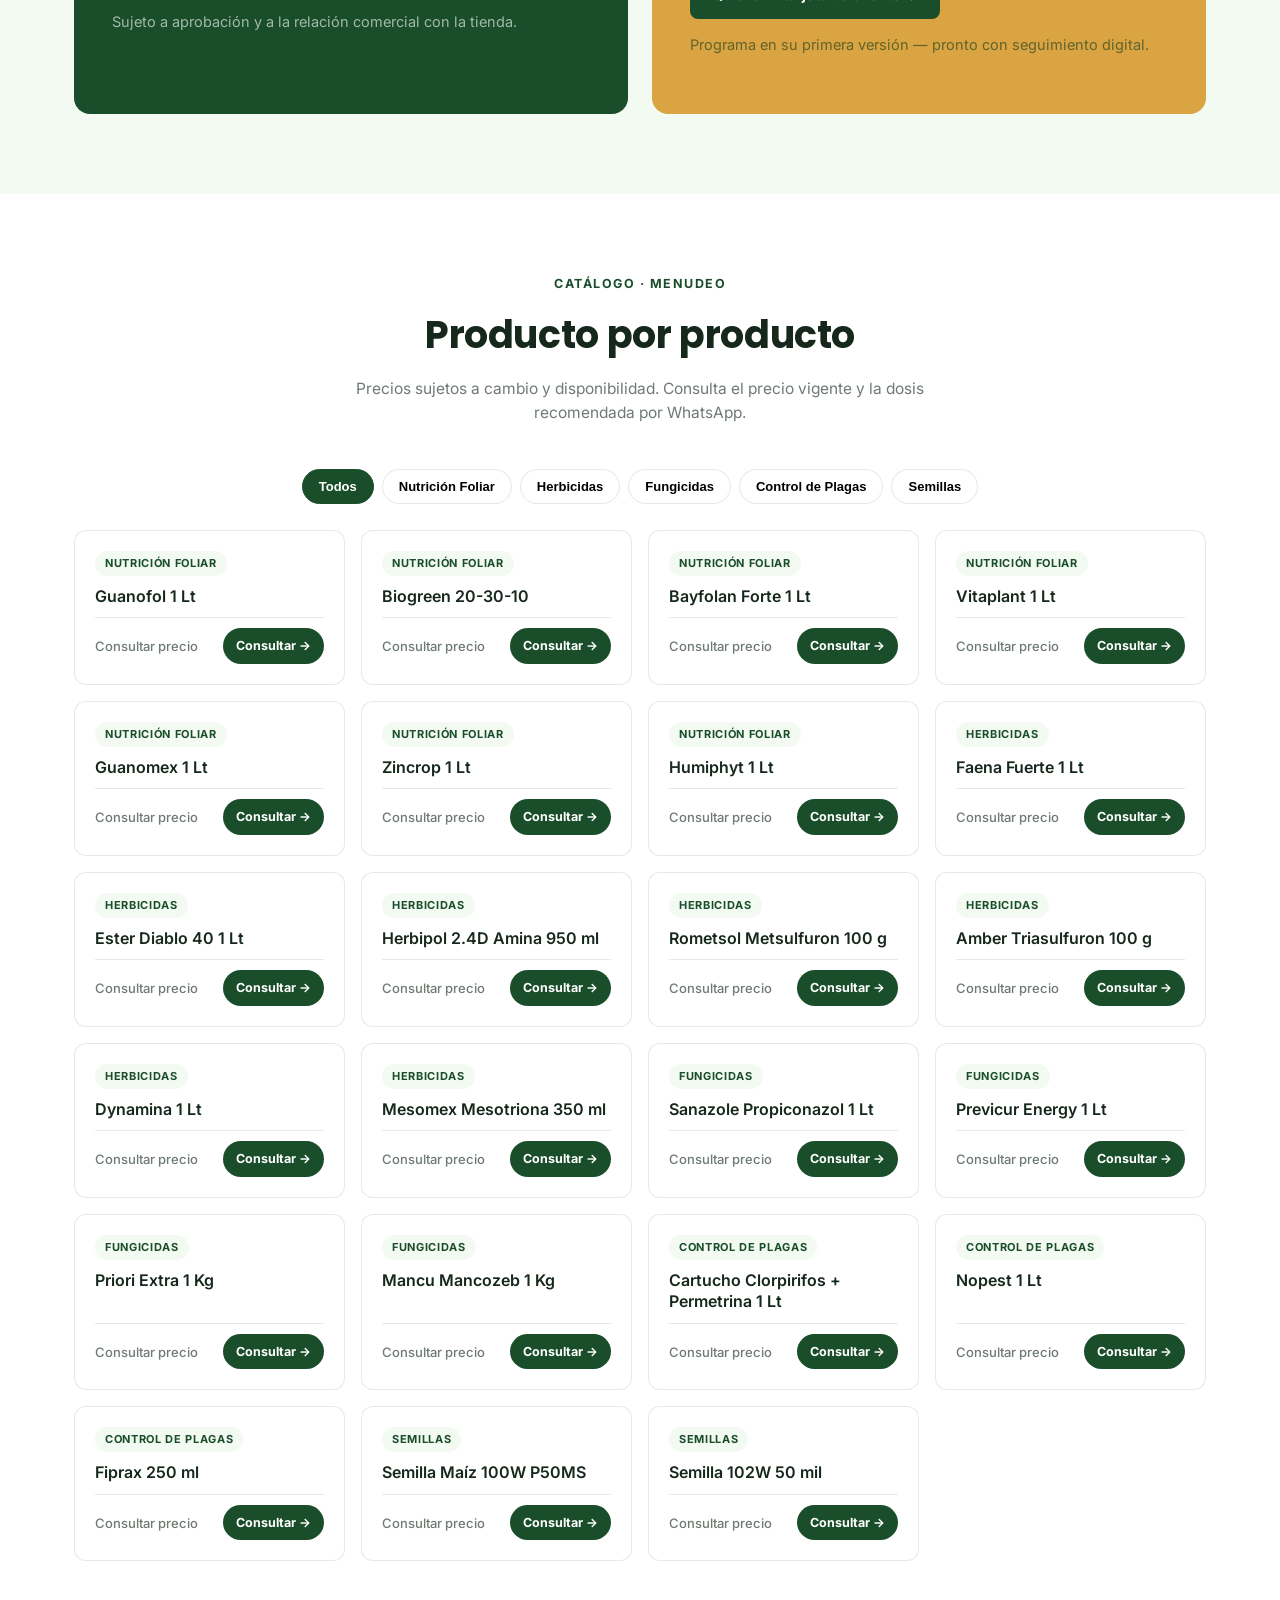
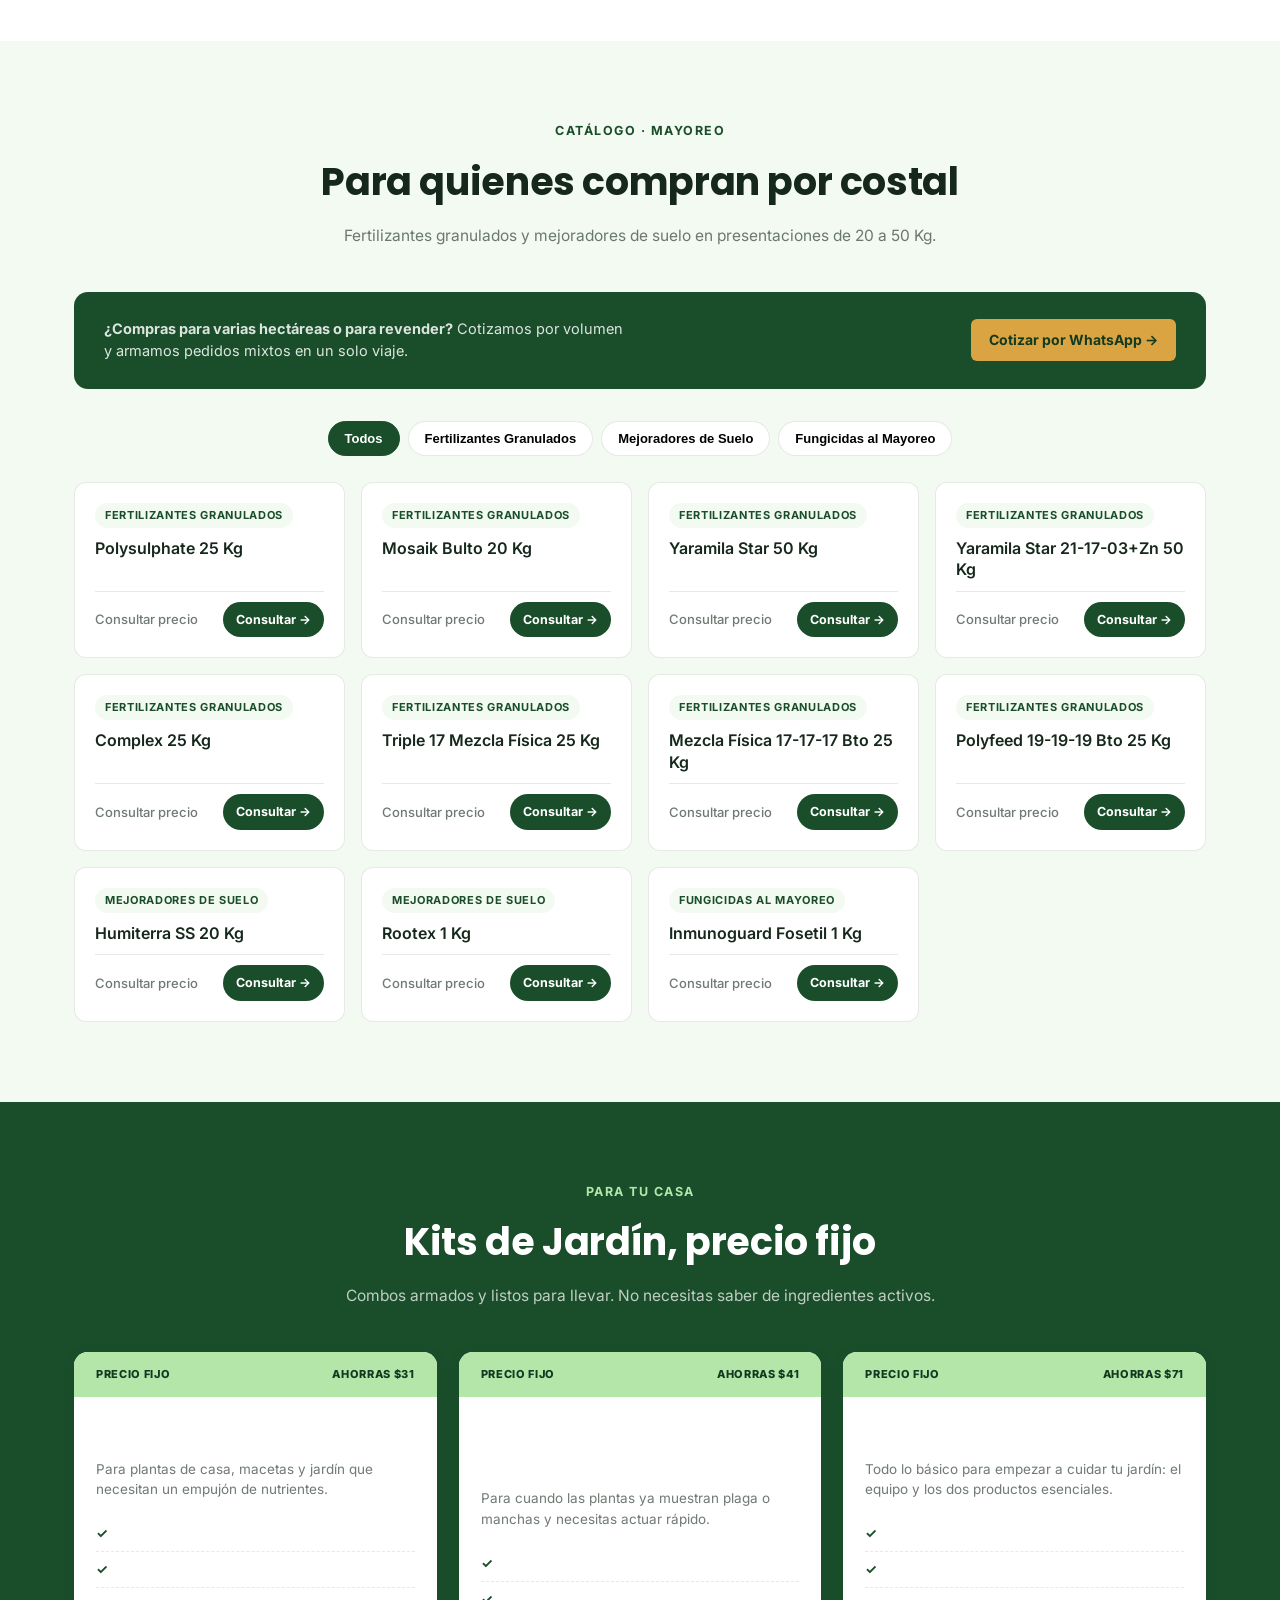
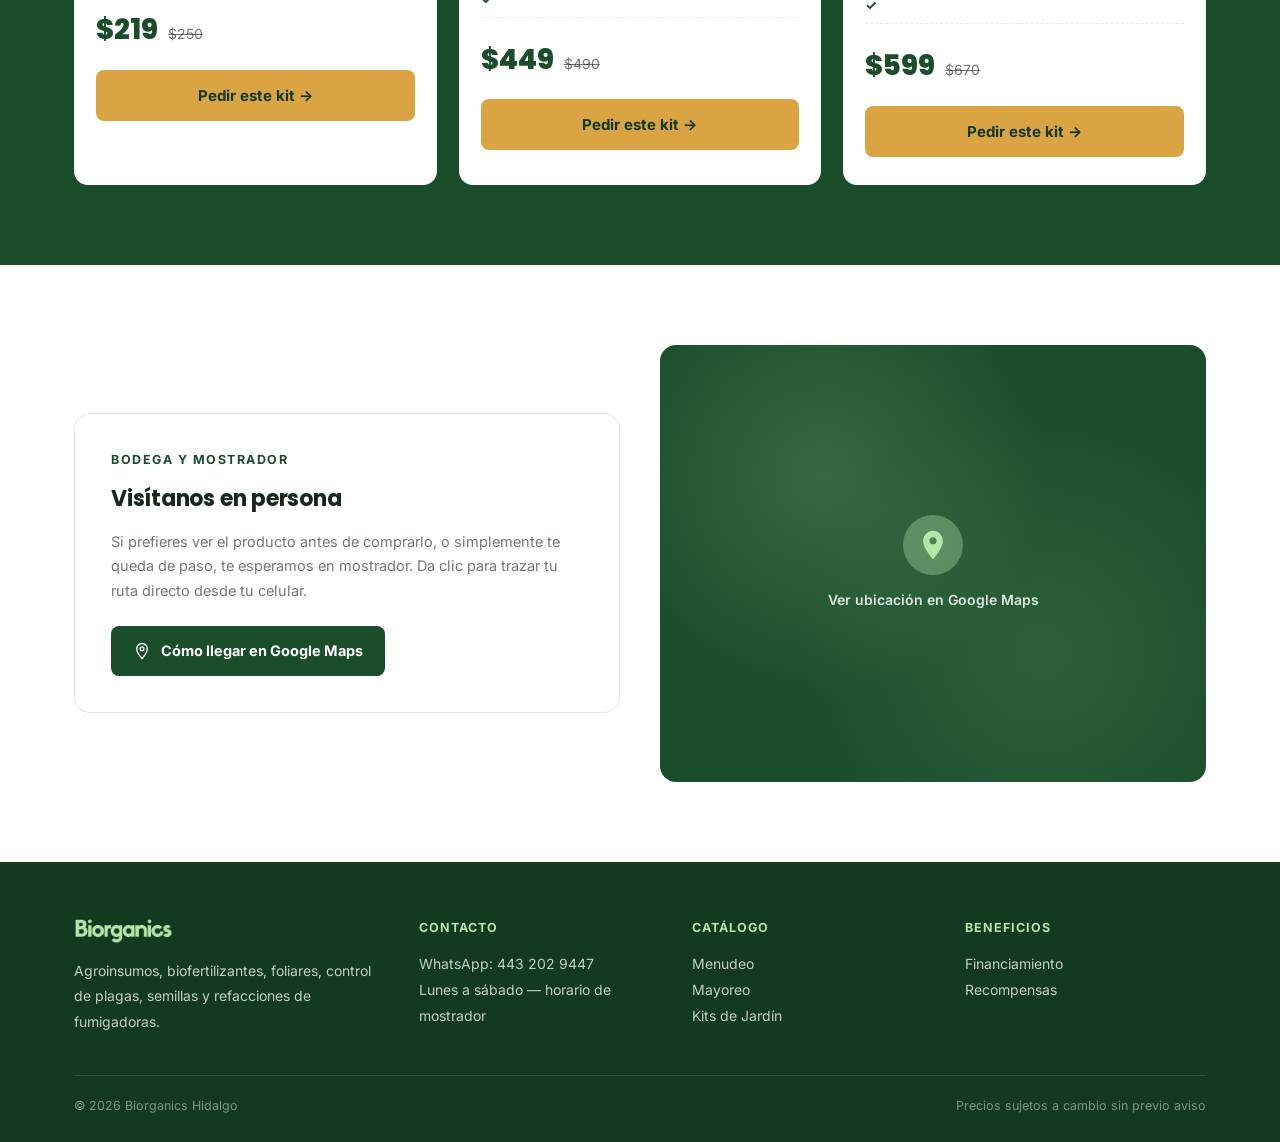
==== commit c451a32f: "Update index.html" ====
--- a/index.html
+++ b/index.html
@@ -6,418 +6,480 @@
 <title>Biorganics Hidalgo — Agroinsumos, Biofertilizantes y Refacciones</title>
 <link rel="preconnect" href="https://fonts.googleapis.com">
 <link rel="preconnect" href="https://fonts.gstatic.com" crossorigin>
-<link href="https://fonts.googleapis.com/css2?family=Fraunces:ital,opsz,wght@0,9..144,400;0,9..144,600;0,9..144,700;1,9..144,500&family=Inter:wght@400;500;600;700&family=IBM+Plex+Mono:wght@400;500;600&display=swap" rel="stylesheet">
+<link href="https://fonts.googleapis.com/css2?family=Poppins:wght@500;600;700;800&family=Inter:wght@400;500;600;700&display=swap" rel="stylesheet">
 <style>
   :root{
-    --forest: #1B3625;
-    --forest-dark: #12261A;
-    --parchment: #F4EFE1;
-    --parchment-deep: #ECE4CF;
-    --clay: #A8451F;
-    --clay-dark: #8A3717;
-    --lime: #9CC93B;
-    --ink: #24261F;
-    --bone: #FBF8F1;
-    --line: rgba(36,38,31,0.14);
-    --line-bone: rgba(251,248,241,0.18);
+    --brand-dark: #1A4E2B;
+    --brand-dark2: #123A20;
+    --brand-light: #B4E6AA;
+    --gold: #D9A441;
+    --gold-dark:#B9862E;
+    --ink: #16281C;
+    --paper: #FFFFFF;
+    --paper-alt: #F3FAF1;
+    --line: rgba(22,40,28,0.10);
+    --gray: rgba(22,40,28,0.62);
   }
   *{box-sizing:border-box; margin:0; padding:0;}
   html{scroll-behavior:smooth;}
-  body{
-    font-family:'Inter', sans-serif;
-    background:var(--parchment);
-    color:var(--ink);
-    line-height:1.5;
-    -webkit-font-smoothing:antialiased;
-  }
-  h1,h2,h3,.display{
-    font-family:'Fraunces', serif;
-    font-weight:600;
-    letter-spacing:-0.01em;
-  }
-  .mono{font-family:'IBM Plex Mono', monospace;}
+  body{font-family:'Inter',sans-serif; color:var(--ink); background:var(--paper); line-height:1.55; -webkit-font-smoothing:antialiased;}
+  h1,h2,h3,.display{font-family:'Poppins',sans-serif; font-weight:700; letter-spacing:-0.01em;}
   a{color:inherit; text-decoration:none;}
-  img{max-width:100%;display:block;}
+  img{max-width:100%; display:block;}
   .wrap{max-width:1180px; margin:0 auto; padding:0 24px;}
-  ::selection{background:var(--lime); color:var(--forest-dark);}
-
-  /* ---------- Perforated / stitched divider (signature element) ---------- */
-  .stitch{
-    height:26px;
-    width:100%;
-    background-image: radial-gradient(circle, var(--parchment) 3px, transparent 3.2px);
-    background-size: 22px 26px;
-    background-position: 10px center;
-    position:relative;
-  }
-  .stitch.on-forest{background-image: radial-gradient(circle, var(--forest) 3px, transparent 3.2px);}
-  .stitch::before{
-    content:"";
-    position:absolute; left:0; right:0; top:50%;
-    border-top:1px dashed rgba(36,38,31,0.25);
-  }
+  ::selection{background:var(--brand-light); color:var(--brand-dark2);}
 
   /* ---------- Header ---------- */
-  header{
-    position:sticky; top:0; z-index:100;
-    background:var(--forest);
-    color:var(--bone);
-    border-bottom: 3px solid var(--clay);
-  }
-  header .bar{
-    display:flex; align-items:center; justify-content:space-between;
-    padding:16px 24px;
-  }
-  .brand{display:flex; align-items:center; gap:10px;}
-  .brand-mark{
-    width:34px; height:34px; border-radius:50%;
-    background:var(--lime);
-    display:flex; align-items:center; justify-content:center;
-    color:var(--forest-dark); font-family:'Fraunces',serif; font-weight:700; font-size:16px;
-    flex-shrink:0;
-  }
-  .brand-name{font-family:'Fraunces', serif; font-size:19px; font-weight:600; color:var(--bone);}
-  .brand-tag{font-size:10px; letter-spacing:0.14em; text-transform:uppercase; color:var(--lime); font-family:'IBM Plex Mono',monospace; display:block; margin-top:1px;}
-  nav{display:flex; gap:28px; align-items:center;}
-  nav a{
-    font-size:14px; font-weight:500; color:var(--bone); opacity:0.85;
-    padding:6px 2px; border-bottom:2px solid transparent;
-  }
-  nav a:hover{opacity:1; border-color:var(--lime);}
-  .btn-wa-nav{
-    background:var(--clay); color:var(--bone) !important; opacity:1 !important;
-    padding:9px 16px !important; border-radius:3px; font-weight:600 !important;
-    border-bottom:none !important;
-  }
-  .btn-wa-nav:hover{background:var(--clay-dark);}
-  .nav-toggle{display:none; background:none; border:none; color:var(--bone); font-size:26px; cursor:pointer;}
-
-  @media (max-width:860px){
-    nav{
-      position:fixed; top:66px; left:0; right:0; background:var(--forest-dark);
-      flex-direction:column; align-items:flex-start; padding:18px 24px; gap:16px;
-      transform:translateY(-140%); transition:transform .25s ease; border-bottom:3px solid var(--clay);
-    }
+  header{position:sticky; top:0; z-index:100; background:var(--brand-dark); box-shadow:0 2px 12px rgba(0,0,0,0.12);}
+  header .bar{display:flex; align-items:center; justify-content:space-between; padding:14px 24px;}
+  .logo-wordmark{height:30px;}
+  nav{display:flex; gap:26px; align-items:center;}
+  nav a{font-size:14.5px; font-weight:500; color:var(--paper); opacity:0.88;}
+  nav a:hover{opacity:1;}
+  .btn-gold{
+    background:var(--gold); color:var(--brand-dark2) !important; opacity:1 !important;
+    padding:10px 18px; border-radius:6px; font-weight:700 !important; font-size:14px !important;
+    display:inline-flex; align-items:center; gap:8px;
+  }
+  .btn-gold:hover{background:var(--gold-dark);}
+  .nav-toggle{display:none; background:none; border:none; color:var(--paper); font-size:26px; cursor:pointer;}
+  @media(max-width:900px){
+    nav{position:fixed; top:60px; left:0; right:0; background:var(--brand-dark2); flex-direction:column; align-items:flex-start; padding:20px 24px; gap:16px; transform:translateY(-140%); transition:transform .25s ease; z-index:99;}
     nav.open{transform:translateY(0);}
     .nav-toggle{display:block;}
   }
 
   /* ---------- Hero ---------- */
   .hero{
-    background:var(--forest);
-    color:var(--bone);
-    padding:64px 0 0 0;
-    position:relative;
-    overflow:hidden;
-  }
-  .hero .wrap{position:relative; z-index:2;}
-  .hero-eyebrow{
-    font-family:'IBM Plex Mono', monospace;
-    font-size:12px; letter-spacing:0.18em; text-transform:uppercase;
-    color:var(--lime); margin-bottom:18px;
-  }
-  .hero h1{
-    font-size:clamp(38px, 6vw, 66px);
-    line-height:1.03;
-    max-width:820px;
-  }
-  .hero h1 em{
-    font-style:italic; color:var(--lime); font-weight:500;
-  }
-  .hero p.lead{
-    max-width:560px; font-size:17px; color:rgba(251,248,241,0.82); margin-top:20px;
-  }
-
-  .tabs{
-    display:flex; gap:0; margin-top:48px; position:relative;
-  }
-  .tab-card{
-    flex:1; min-width:0;
-    background:var(--parchment); color:var(--ink);
-    padding:26px 26px 30px 26px;
-    position:relative;
-    transition:transform .18s ease, box-shadow .18s ease;
-    box-shadow: 0 10px 0 rgba(0,0,0,0.15);
-  }
-  .tab-card:first-child{border-radius:6px 0 0 0;}
-  .tab-card:last-child{border-radius:0 6px 0 0; background:var(--parchment-deep);}
-  .tab-card:hover{transform:translateY(-4px);}
-  .tab-index{
-    font-family:'IBM Plex Mono', monospace; font-size:11px; letter-spacing:0.1em;
-    text-transform:uppercase; color:var(--clay); font-weight:600;
-    display:flex; align-items:center; gap:8px; margin-bottom:10px;
-  }
-  .tab-index::before{content:""; width:16px; height:2px; background:var(--clay);}
-  .tab-card h3{font-size:24px; margin-bottom:8px;}
-  .tab-card p{font-size:14px; color:rgba(36,38,31,0.72); margin-bottom:18px;}
-  .tab-card .go{
-    font-family:'IBM Plex Mono', monospace; font-size:12.5px; font-weight:600;
-    color:var(--forest); display:inline-flex; align-items:center; gap:6px;
-  }
-  .tab-card .go .arrow{transition:transform .18s ease;}
-  .tab-card:hover .go .arrow{transform:translateX(4px);}
-
-  @media(max-width:700px){ .tabs{flex-direction:column;} .tab-card:first-child{border-radius:6px 6px 0 0;} .tab-card:last-child{border-radius:0 0 6px 6px;} }
-
-  /* ---------- Trust strip ---------- */
-  .trust{
-    background:var(--forest-dark); color:var(--bone);
-    padding:18px 0;
-  }
-  .trust .wrap{display:flex; flex-wrap:wrap; gap:28px; justify-content:space-between; align-items:center;}
-  .trust-item{display:flex; align-items:center; gap:10px; font-size:13.5px; color:rgba(251,248,241,0.85);}
-  .trust-item .dot{width:6px; height:6px; border-radius:50%; background:var(--lime); flex-shrink:0;}
-
-  /* ---------- Section header pattern ---------- */
-  .section{padding:72px 0;}
-  .section.alt{background:var(--parchment-deep);}
-  .sec-head{display:flex; justify-content:space-between; align-items:flex-end; gap:20px; margin-bottom:36px; flex-wrap:wrap;}
-  .sec-index{
-    font-family:'IBM Plex Mono', monospace; font-size:12px; color:var(--clay);
-    letter-spacing:0.14em; text-transform:uppercase; margin-bottom:10px; font-weight:600;
-  }
-  .sec-head h2{font-size:clamp(28px,4vw,42px);}
-  .sec-note{max-width:380px; font-size:14px; color:rgba(36,38,31,0.65);}
+    background: linear-gradient(160deg, var(--brand-dark) 0%, var(--brand-dark2) 100%);
+    color:var(--paper); position:relative; overflow:hidden; padding:88px 0 96px;
+  }
+  .hero-leaf{position:absolute; opacity:0.10; pointer-events:none;}
+  .hero .wrap{position:relative; z-index:2; display:grid; grid-template-columns:1.15fr 0.85fr; gap:40px; align-items:center;}
+  @media(max-width:900px){ .hero .wrap{grid-template-columns:1fr;} }
+  .hero-eyebrow{font-size:13px; font-weight:700; letter-spacing:0.12em; text-transform:uppercase; color:var(--brand-light); margin-bottom:18px;}
+  .hero h1{font-size:clamp(32px,4.6vw,50px); line-height:1.12; margin-bottom:18px;}
+  .hero p.lead{font-size:16.5px; color:rgba(255,255,255,0.82); max-width:480px; margin-bottom:30px;}
+  .hero-ctas{display:flex; gap:14px; flex-wrap:wrap;}
+  .hero-eyebrow, .hero h1, .hero p.lead, .hero-ctas, .hero-visual{
+    opacity:0; transform:translateY(20px); animation:heroIn .8s cubic-bezier(.16,.8,.3,1) forwards;
+  }
+  .hero-eyebrow{animation-delay:.05s;} .hero h1{animation-delay:.16s;} .hero p.lead{animation-delay:.28s;}
+  .hero-ctas{animation-delay:.40s;} .hero-visual{animation-delay:.30s;}
+  @keyframes heroIn{to{opacity:1; transform:translateY(0);}}
+  @media (prefers-reduced-motion: reduce){
+    .hero-eyebrow, .hero h1, .hero p.lead, .hero-ctas, .hero-visual{animation:none; opacity:1; transform:none;}
+  }
+  .btn-primary{background:var(--gold); color:var(--brand-dark2); font-weight:700; padding:14px 24px; border-radius:8px; font-size:15px; display:inline-flex; align-items:center; gap:10px;}
+  .btn-primary:hover{background:var(--gold-dark);}
+  .btn-outline{border:1.5px solid rgba(255,255,255,0.4); color:var(--paper); font-weight:600; padding:14px 24px; border-radius:8px; font-size:15px;}
+  .btn-outline:hover{border-color:var(--paper);}
+  .hero-visual{display:flex; align-items:center; justify-content:center;}
+
+  /* organic leaf SVG blob */
+  .leaf-badge{width:100%; max-width:340px;}
+
+  /* ---------- Trust bar ---------- */
+  .trust{background:var(--brand-dark2); padding:16px 0;}
+  .trust .wrap{display:flex; flex-wrap:wrap; gap:28px; justify-content:center;}
+  .trust-item{display:flex; align-items:center; gap:9px; font-size:13.5px; color:rgba(255,255,255,0.88); font-weight:500;}
+  .trust-item .dot{width:6px; height:6px; border-radius:50%; background:var(--brand-light); flex-shrink:0;}
+
+  /* ---------- Section pattern ---------- */
+  .section{padding:80px 0;}
+  .section.alt{background:var(--paper-alt);}
+  .sec-head{text-align:center; max-width:640px; margin:0 auto 44px;}
+  .sec-eyebrow{font-size:12.5px; font-weight:700; letter-spacing:0.12em; text-transform:uppercase; color:var(--brand-dark); margin-bottom:12px;}
+  .sec-head h2{font-size:clamp(26px,3.6vw,38px); margin-bottom:12px;}
+  .sec-head p{color:var(--gray); font-size:15.5px;}
+
+  /* ---------- Category cards (Productos) ---------- */
+  .cat-grid{display:grid; grid-template-columns:repeat(3,1fr); gap:22px;}
+  @media(max-width:860px){.cat-grid{grid-template-columns:1fr;}}
+  .cat-card{
+    background:var(--paper); border:1px solid var(--line); border-radius:14px; padding:32px 26px;
+    display:flex; flex-direction:column; gap:14px; transition:transform .18s ease, box-shadow .18s ease;
+  }
+  .cat-card:hover{transform:translateY(-6px); box-shadow:0 16px 32px rgba(26,78,43,0.12);}
+  .cat-icon{width:56px; height:56px; border-radius:12px; background:var(--paper-alt); display:flex; align-items:center; justify-content:center;}
+  .cat-card h3{font-size:20px;}
+  .cat-card p{color:var(--gray); font-size:14.5px; flex:1;}
+  .cat-link{font-weight:700; font-size:14px; color:var(--brand-dark); display:inline-flex; align-items:center; gap:6px;}
+  .cat-card:hover .cat-link .arrow{transform:translateX(4px);}
+  .cat-link .arrow{transition:transform .18s ease;}
+
+  /* ---------- Quote / mission ---------- */
+  .quote-block{background:var(--brand-dark); color:var(--paper); border-radius:18px; padding:56px; text-align:center;}
+  .quote-block blockquote{font-family:'Poppins',sans-serif; font-weight:600; font-style:italic; font-size:clamp(20px,2.6vw,28px); max-width:760px; margin:0 auto 26px; line-height:1.5;}
+  .quote-stats{display:flex; justify-content:center; gap:48px; flex-wrap:wrap; margin-top:20px;}
+  .qstat .num{font-family:'Poppins',sans-serif; font-weight:800; font-size:34px; color:var(--brand-light);}
+  .qstat .lbl{font-size:12px; text-transform:uppercase; letter-spacing:0.08em; color:rgba(255,255,255,0.7);}
+
+  /* ---------- Services icons ---------- */
+  .serv-grid{display:grid; grid-template-columns:repeat(4,1fr); gap:20px;}
+  @media(max-width:900px){.serv-grid{grid-template-columns:repeat(2,1fr);}}
+  @media(max-width:520px){.serv-grid{grid-template-columns:1fr;}}
+  .serv-card{text-align:center; padding:10px;}
+  .serv-icon{width:60px; height:60px; margin:0 auto 16px; border-radius:50%; background:var(--brand-dark); display:flex; align-items:center; justify-content:center; color:var(--brand-light);}
+  .serv-card h4{font-size:16px; margin-bottom:8px;}
+  .serv-card p{font-size:13.5px; color:var(--gray);}
+
+  /* ---------- Financing & Rewards split cards ---------- */
+  .promo-grid{display:grid; grid-template-columns:1fr 1fr; gap:24px;}
+  @media(max-width:860px){.promo-grid{grid-template-columns:1fr;}}
+  .promo-card{border-radius:16px; padding:38px; position:relative; overflow:hidden;}
+  .promo-card.financiamiento{background:var(--brand-dark); color:var(--paper);}
+  .promo-card.recompensas{background:var(--gold); color:var(--brand-dark2);}
+  .promo-badge{
+    display:inline-block; font-size:11.5px; font-weight:700; text-transform:uppercase; letter-spacing:0.08em;
+    padding:6px 12px; border-radius:20px; margin-bottom:18px;
+  }
+  .promo-card.financiamiento .promo-badge{background:rgba(255,255,255,0.15); color:var(--brand-light);}
+  .promo-card.recompensas .promo-badge{background:rgba(18,58,32,0.15); color:var(--brand-dark2);}
+  .promo-card h3{font-size:24px; margin-bottom:12px;}
+  .promo-card p{font-size:14.5px; margin-bottom:20px; line-height:1.6;}
+  .promo-card.financiamiento p{color:rgba(255,255,255,0.85);}
+  .promo-card.recompensas p{color:rgba(18,58,32,0.85);}
+  .promo-list{list-style:none; margin-bottom:24px;}
+  .promo-list li{font-size:14px; padding:8px 0; display:flex; gap:10px; align-items:flex-start;}
+  .promo-card.financiamiento .promo-list li{border-bottom:1px solid rgba(255,255,255,0.12);}
+  .promo-card.recompensas .promo-list li{border-bottom:1px solid rgba(18,58,32,0.14);}
+  .promo-list li:last-child{border-bottom:none;}
+  .promo-list .check{flex-shrink:0; font-weight:700;}
+  .promo-card.financiamiento .promo-list .check{color:var(--brand-light);}
+  .promo-card.recompensas .promo-list .check{color:var(--brand-dark2);}
+  .btn-on-dark{background:var(--gold); color:var(--brand-dark2); font-weight:700; padding:13px 22px; border-radius:8px; font-size:14.5px; display:inline-flex; align-items:center; gap:8px;}
+  .btn-on-dark:hover{background:var(--gold-dark);}
+  .btn-on-gold{background:var(--brand-dark); color:var(--paper); font-weight:700; padding:13px 22px; border-radius:8px; font-size:14.5px; display:inline-flex; align-items:center; gap:8px;}
+  .btn-on-gold:hover{background:var(--brand-dark2);}
+  .fine-print{font-size:12px; margin-top:14px; opacity:0.7;}
 
   /* ---------- Filter pills ---------- */
-  .filters{display:flex; flex-wrap:wrap; gap:8px; margin-bottom:28px;}
-  .pill{
-    font-family:'IBM Plex Mono', monospace;
-    font-size:12.5px; padding:8px 14px; border-radius:20px;
-    border:1px solid var(--line); background:var(--bone); cursor:pointer;
-    transition:all .15s ease; color:var(--ink);
-  }
-  .pill.active{background:var(--forest); color:var(--bone); border-color:var(--forest);}
-  .pill:hover:not(.active){border-color:var(--forest);}
+  .filters{display:flex; flex-wrap:wrap; gap:8px; margin-bottom:26px; justify-content:center;}
+  .pill{font-size:13px; font-weight:600; padding:9px 16px; border-radius:20px; border:1.5px solid var(--line); background:var(--paper); cursor:pointer; transition:all .15s ease;}
+  .pill.active{background:var(--brand-dark); color:var(--paper); border-color:var(--brand-dark);}
+  .pill:hover:not(.active){border-color:var(--brand-dark);}
 
   /* ---------- Product grid ---------- */
   .grid{display:grid; grid-template-columns:repeat(auto-fill, minmax(250px,1fr)); gap:16px;}
   .card{
-    background:var(--bone);
-    border:1px solid var(--line);
-    border-left:4px solid var(--forest);
-    border-radius:4px;
-    padding:20px;
-    display:flex; flex-direction:column; gap:10px;
-    transition:box-shadow .15s ease, transform .15s ease;
-  }
-  .card:hover{box-shadow:0 8px 18px rgba(27,54,37,0.1); transform:translateY(-2px);}
-  .card .tag{
-    font-family:'IBM Plex Mono', monospace; font-size:10.5px; text-transform:uppercase;
-    letter-spacing:0.08em; color:var(--clay); font-weight:600;
-  }
-  .card h4{font-size:16.5px; font-weight:600; font-family:'Inter',sans-serif; line-height:1.3;}
-  .card .price-row{
-    display:flex; justify-content:space-between; align-items:center; margin-top:auto; padding-top:8px;
-    border-top:1px dashed var(--line);
-  }
-  .card .price-label{font-family:'IBM Plex Mono',monospace; font-size:13px; color:rgba(36,38,31,0.55);}
-  .card .btn-mini{
-    font-family:'IBM Plex Mono', monospace; font-size:12px; font-weight:600;
-    background:var(--forest); color:var(--bone); padding:7px 12px; border-radius:3px;
-    display:inline-flex; align-items:center; gap:6px; white-space:nowrap;
-  }
-  .card .btn-mini:hover{background:var(--forest-dark);}
-
-  /* ---------- Mayoreo banner ---------- */
-  .mayoreo-banner{
-    background:var(--forest); color:var(--bone); border-radius:6px; padding:24px 28px;
-    display:flex; justify-content:space-between; align-items:center; gap:20px; margin-bottom:30px; flex-wrap:wrap;
-  }
-  .mayoreo-banner p{max-width:520px; font-size:14.5px; color:rgba(251,248,241,0.85);}
-  .btn-clay{
-    background:var(--clay); color:var(--bone); font-weight:600; font-family:'IBM Plex Mono',monospace;
-    font-size:13.5px; padding:12px 20px; border-radius:4px; display:inline-flex; align-items:center; gap:8px;
-    flex-shrink:0;
-  }
-  .btn-clay:hover{background:var(--clay-dark);}
-
-  /* ---------- Kits section ---------- */
+    background:var(--paper); border:1px solid var(--line); border-radius:12px; padding:20px;
+    display:flex; flex-direction:column; gap:10px; transition:box-shadow .15s ease, transform .15s ease;
+  }
+  .card:hover{box-shadow:0 10px 24px rgba(26,78,43,0.10); transform:translateY(-3px);}
+  .card .tag{font-size:11px; font-weight:700; text-transform:uppercase; letter-spacing:0.06em; color:var(--brand-dark); background:var(--paper-alt); padding:4px 10px; border-radius:20px; display:inline-block; width:fit-content;}
+  .card h4{font-size:16px; font-weight:600; line-height:1.35;}
+  .card .price-row{display:flex; justify-content:space-between; align-items:center; margin-top:auto; padding-top:10px; border-top:1px solid var(--line);}
+  .card .price-label{font-size:13px; color:var(--gray); font-weight:500;}
+  .card .btn-mini{font-size:12.5px; font-weight:700; background:var(--brand-dark); color:var(--paper); padding:8px 13px; border-radius:20px; display:inline-flex; align-items:center; gap:6px; white-space:nowrap;}
+  .card .btn-mini:hover{background:var(--brand-dark2);}
+
+  .mayoreo-banner{background:var(--brand-dark); color:var(--paper); border-radius:14px; padding:26px 30px; display:flex; justify-content:space-between; align-items:center; gap:20px; margin-bottom:32px; flex-wrap:wrap;}
+  .mayoreo-banner p{max-width:520px; font-size:14.5px; color:rgba(255,255,255,0.85);}
+
+  /* ---------- Kits ---------- */
   .kits-grid{display:grid; grid-template-columns:repeat(auto-fit,minmax(300px,1fr)); gap:22px;}
-  .kit-card{
-    background:var(--bone); border-radius:8px; overflow:hidden;
-    box-shadow:0 1px 0 var(--line);
-    display:flex; flex-direction:column;
-  }
-  .kit-top{
-    background:var(--lime); color:var(--forest-dark); padding:16px 22px;
-    display:flex; justify-content:space-between; align-items:center;
-  }
-  .kit-top .kit-badge{font-family:'IBM Plex Mono',monospace; font-size:11px; font-weight:700; letter-spacing:0.08em; text-transform:uppercase;}
-  .kit-body{padding:24px 22px 26px;}
-  .kit-body h3{font-size:20px; margin-bottom:8px;}
-  .kit-body .desc{font-size:13.5px; color:rgba(36,38,31,0.65); margin-bottom:16px;}
+  .kit-card{background:var(--paper); border-radius:14px; overflow:hidden; box-shadow:0 2px 14px rgba(26,78,43,0.08); display:flex; flex-direction:column;}
+  .kit-top{background:var(--brand-light); color:var(--brand-dark2); padding:14px 22px; display:flex; justify-content:space-between; align-items:center;}
+  .kit-top .kit-badge{font-size:11px; font-weight:800; letter-spacing:0.06em; text-transform:uppercase;}
+  .kit-body{padding:24px 22px 28px;}
+  .kit-body h3{font-size:19px; margin-bottom:8px;}
+  .kit-body .desc{font-size:13.5px; color:var(--gray); margin-bottom:16px;}
   .kit-includes{list-style:none; margin-bottom:20px;}
-  .kit-includes li{
-    font-size:13.5px; padding:7px 0; border-bottom:1px dashed var(--line);
-    display:flex; gap:8px; align-items:flex-start;
-  }
-  .kit-includes li::before{content:"—"; color:var(--clay); flex-shrink:0;}
+  .kit-includes li{font-size:13.5px; padding:7px 0; border-bottom:1px dashed var(--line); display:flex; gap:8px;}
+  .kit-includes li::before{content:"✓"; color:var(--brand-dark); font-weight:700; flex-shrink:0;}
   .kit-price-row{display:flex; align-items:baseline; gap:10px; margin-bottom:18px;}
-  .kit-price{font-family:'Fraunces',serif; font-size:30px; font-weight:600; color:var(--forest);}
-  .kit-price-old{font-family:'IBM Plex Mono',monospace; font-size:14px; color:rgba(36,38,31,0.4); text-decoration:line-through;}
-
-  /* ---------- About / trust block ---------- */
-  .about-wrap{display:grid; grid-template-columns:1fr 1fr; gap:48px; align-items:center;}
-  @media(max-width:780px){.about-wrap{grid-template-columns:1fr;}}
-  .about-quote{
-    font-family:'Fraunces',serif; font-style:italic; font-weight:500; font-size:clamp(22px,3vw,30px);
-    color:var(--forest); line-height:1.35; border-left:3px solid var(--clay); padding-left:22px;
-  }
-  .stat-row{display:flex; gap:36px; margin-top:26px; flex-wrap:wrap;}
-  .stat{}
-  .stat .num{font-family:'Fraunces',serif; font-size:38px; color:var(--clay); font-weight:600;}
-  .stat .lbl{font-family:'IBM Plex Mono',monospace; font-size:11.5px; text-transform:uppercase; letter-spacing:0.08em; color:rgba(36,38,31,0.6);}
+  .kit-price{font-family:'Poppins',sans-serif; font-size:28px; font-weight:800; color:var(--brand-dark);}
+  .kit-price-old{font-size:14px; color:var(--gray); text-decoration:line-through;}
 
   /* ---------- Footer ---------- */
-  footer{background:var(--forest-dark); color:var(--bone); padding:52px 0 26px;}
-  .foot-grid{display:grid; grid-template-columns:1.3fr 1fr 1fr; gap:32px; margin-bottom:36px;}
-  @media(max-width:700px){.foot-grid{grid-template-columns:1fr;}}
-  footer h5{font-family:'IBM Plex Mono',monospace; font-size:12px; text-transform:uppercase; letter-spacing:0.1em; color:var(--lime); margin-bottom:14px;}
-  footer p, footer a{font-size:14px; color:rgba(251,248,241,0.75); line-height:1.8;}
-  footer a:hover{color:var(--bone);}
-  .foot-bottom{border-top:1px solid var(--line-bone); padding-top:20px; font-size:12.5px; color:rgba(251,248,241,0.45); display:flex; justify-content:space-between; flex-wrap:wrap; gap:10px;}
-
-  /* ---------- Floating WhatsApp ---------- */
-  .float-wa{
-    position:fixed; bottom:22px; right:22px; z-index:200;
-    background:#25D366; color:#fff; width:58px; height:58px; border-radius:50%;
-    display:flex; align-items:center; justify-content:center;
-    box-shadow:0 6px 18px rgba(0,0,0,0.25);
-    transition:transform .15s ease;
-  }
+  footer{background:var(--brand-dark2); color:var(--paper); padding:56px 0 26px;}
+  .foot-grid{display:grid; grid-template-columns:1.3fr 1fr 1fr 1fr; gap:32px; margin-bottom:40px;}
+  @media(max-width:800px){.foot-grid{grid-template-columns:1fr 1fr;}}
+  @media(max-width:500px){.foot-grid{grid-template-columns:1fr;}}
+  footer h5{font-size:12.5px; text-transform:uppercase; letter-spacing:0.08em; color:var(--brand-light); margin-bottom:14px; font-weight:700;}
+  footer p, footer a{font-size:14px; color:rgba(255,255,255,0.75); line-height:1.85;}
+  footer a:hover{color:var(--paper);}
+  .foot-logo{height:26px; margin-bottom:14px;}
+  .foot-bottom{border-top:1px solid rgba(255,255,255,0.12); padding-top:20px; font-size:12.5px; color:rgba(255,255,255,0.45); display:flex; justify-content:space-between; flex-wrap:wrap; gap:10px;}
+
+  .float-wa{position:fixed; bottom:22px; right:22px; z-index:200; background:#25D366; color:#fff; width:58px; height:58px; border-radius:50%; display:flex; align-items:center; justify-content:center; box-shadow:0 6px 18px rgba(0,0,0,0.25); transition:transform .15s ease;}
   .float-wa:hover{transform:scale(1.08);}
-
-  .empty-state{padding:40px 0; text-align:center; color:rgba(36,38,31,0.5); font-family:'IBM Plex Mono',monospace; font-size:13px;}
+  .empty-state{padding:40px 0; text-align:center; color:var(--gray); font-size:13px; grid-column:1/-1;}
+
+  /* ---------- Scroll reveal animation ---------- */
+  .reveal{opacity:0; transform:translateY(28px); transition:opacity .8s cubic-bezier(.16,.8,.3,1), transform .8s cubic-bezier(.16,.8,.3,1);}
+  .reveal.in-view{opacity:1; transform:translateY(0);}
+  .reveal-stagger > *{opacity:0; transform:translateY(24px); transition:opacity .7s cubic-bezier(.16,.8,.3,1), transform .7s cubic-bezier(.16,.8,.3,1);}
+  .reveal-stagger.in-view > *{opacity:1; transform:translateY(0);}
+  .reveal-stagger.in-view > *:nth-child(1){transition-delay:.05s;}
+  .reveal-stagger.in-view > *:nth-child(2){transition-delay:.14s;}
+  .reveal-stagger.in-view > *:nth-child(3){transition-delay:.23s;}
+  .reveal-stagger.in-view > *:nth-child(4){transition-delay:.32s;}
+  @media (prefers-reduced-motion: reduce){
+    .reveal, .reveal-stagger > *{opacity:1 !important; transform:none !important; transition:none !important;}
+  }
+
+  /* ---------- Visítanos / Maps ---------- */
+  .visit-wrap{display:grid; grid-template-columns:1fr 1fr; gap:40px; align-items:center;}
+  @media(max-width:860px){.visit-wrap{grid-template-columns:1fr;}}
+  .visit-card{background:var(--paper); border:1px solid var(--line); border-radius:16px; padding:36px;}
+  .visit-card h3{font-size:22px; margin-bottom:14px;}
+  .visit-card p{color:var(--gray); font-size:14.5px; margin-bottom:22px; line-height:1.7;}
+  .btn-maps{background:var(--brand-dark); color:var(--paper); font-weight:700; padding:14px 22px; border-radius:8px; font-size:14.5px; display:inline-flex; align-items:center; gap:10px;}
+  .btn-maps:hover{background:var(--brand-dark2);}
+  .map-frame{
+    border-radius:16px; overflow:hidden; position:relative; aspect-ratio:4/3.2; background:var(--brand-dark);
+    display:flex; align-items:center; justify-content:center; cursor:pointer;
+  }
+  .map-frame::before{
+    content:""; position:absolute; inset:0;
+    background-image: radial-gradient(circle at 30% 30%, rgba(180,230,170,0.18) 0%, transparent 45%),
+      radial-gradient(circle at 70% 70%, rgba(180,230,170,0.12) 0%, transparent 50%);
+  }
+  .map-pin{position:relative; z-index:2; display:flex; flex-direction:column; align-items:center; gap:14px; color:var(--paper);}
+  .map-pin span{font-size:14px; font-weight:600; color:rgba(255,255,255,0.85);}
+  .pin-pulse{position:relative; width:60px; height:60px; display:flex; align-items:center; justify-content:center;}
+  .pin-pulse::before{content:""; position:absolute; inset:0; border-radius:50%; background:var(--brand-light); opacity:0.35; animation:pinPulse 2.2s ease-out infinite;}
+  @keyframes pinPulse{0%{transform:scale(0.6); opacity:0.5;} 100%{transform:scale(2.2); opacity:0;}}
+  @media (prefers-reduced-motion: reduce){ .pin-pulse::before{animation:none; display:none;} }
+
+  /* ---------- Count-up numbers ---------- */
+  .qstat .num, .stat .num{font-variant-numeric:tabular-nums;}
 </style>
 </head>
 <body>
 
 <header>
   <div class="bar wrap">
-    <div class="brand">
-      <div class="brand-mark">B</div>
-      <div>
-        <div class="brand-name">Biorganics Hidalgo</div>
-        <span class="brand-tag">Agroinsumos &amp; Biofertilizantes</span>
-      </div>
-    </div>
+    <a href="#inicio"><img class="logo-wordmark" src="[data-uri]" alt="Biorganics Hidalgo"></a>
     <button class="nav-toggle" id="navToggle" aria-label="Abrir menú">☰</button>
     <nav id="mainNav">
+      <a href="#productos">Productos</a>
       <a href="#menudeo">Menudeo</a>
       <a href="#mayoreo">Mayoreo</a>
-      <a href="#kits">Kits de Jardín</a>
+      <a href="#financiamiento">Financiamiento</a>
+      <a href="#recompensas">Recompensas</a>
       <a href="#contacto">Contacto</a>
-      <a class="btn-wa-nav" id="waNavBtn" target="_blank" rel="noopener">WhatsApp</a>
+      <a class="btn-gold" id="waNavBtn" target="_blank" rel="noopener">WhatsApp</a>
     </nav>
   </div>
 </header>
 
-<section class="hero">
-  <div class="wrap">
-    <div class="hero-eyebrow">Bodega y mostrador · Hidalgo</div>
-    <h1>Lo que mi papá sabe de campo, <em>ahora en una libreta que puedes hojear.</em></h1>
-    <p class="lead">Biofertilizantes, foliares, control de plagas, semillas y refacciones de fumigadoras. Consulta el catálogo y pide directo por WhatsApp — sin filas, sin adivinar precios.</p>
-
-    <div class="tabs">
-      <a href="#mayoreo" class="tab-card">
-        <div class="tab-index">Pestaña 01 · Volumen</div>
-        <h3>Mayoreo</h3>
-        <p>Costales, garrafas y bultos para productores. Precios preferenciales por volumen.</p>
-        <span class="go">Ver catálogo de mayoreo <span class="arrow">→</span></span>
-      </a>
-      <a href="#menudeo" class="tab-card">
-        <div class="tab-index">Pestaña 02 · Unidad</div>
-        <h3>Menudeo</h3>
-        <p>Foliares, herbicidas y control de plagas por litro o presentación individual.</p>
-        <span class="go">Ver catálogo de menudeo <span class="arrow">→</span></span>
-      </a>
-    </div>
-  </div>
-</section>
-
-<div class="stitch on-forest"></div>
+<section class="hero" id="inicio">
+  <div class="wrap">
+    <div>
+      <div class="hero-eyebrow">Agroinsumos · Hidalgo</div>
+      <h1>El insumo que tu cultivo necesita, respaldado por 15 años de experiencia en campo.</h1>
+      <p class="lead">Biofertilizantes, foliares, control de plagas, semillas y refacciones de fumigadoras. Consulta el catálogo y pide directo por WhatsApp.</p>
+      <div class="hero-ctas">
+        <a class="btn-primary" id="waHeroBtn" target="_blank" rel="noopener">Escríbenos por WhatsApp →</a>
+        <a class="btn-outline" href="#productos">Ver catálogo</a>
+      </div>
+    </div>
+    <div class="hero-visual">
+      <svg class="leaf-badge" viewBox="0 0 300 300" fill="none" xmlns="http://www.w3.org/2000/svg">
+        <circle cx="150" cy="150" r="148" stroke="#B4E6AA" stroke-opacity="0.35" stroke-width="1.5"/>
+        <circle cx="150" cy="150" r="115" stroke="#B4E6AA" stroke-opacity="0.25" stroke-width="1.5"/>
+        <path d="M150 60 C110 90 90 140 100 190 C110 230 150 250 150 250 C150 250 190 230 200 190 C210 140 190 90 150 60Z" fill="#B4E6AA" fill-opacity="0.9"/>
+        <path d="M150 70 L150 245" stroke="#1A4E2B" stroke-width="3" stroke-opacity="0.5"/>
+        <path d="M150 110 L125 95 M150 140 L120 128 M150 170 L122 162 M150 200 L128 196" stroke="#1A4E2B" stroke-width="2.5" stroke-opacity="0.4" stroke-linecap="round"/>
+        <path d="M150 110 L175 95 M150 140 L180 128 M150 170 L178 162 M150 200 L172 196" stroke="#1A4E2B" stroke-width="2.5" stroke-opacity="0.4" stroke-linecap="round"/>
+      </svg>
+    </div>
+  </div>
+</section>
 
 <div class="trust">
-  <div class="wrap trust-item" style="display:flex; flex-wrap:wrap; gap:28px;">
+  <div class="wrap">
     <span class="trust-item"><span class="dot"></span> Más de 15 años de experiencia técnica en campo</span>
     <span class="trust-item"><span class="dot"></span> Atención directa por WhatsApp</span>
-    <span class="trust-item"><span class="dot"></span> Precio de mayoreo real, sin intermediarios</span>
+    <span class="trust-item"><span class="dot"></span> Crédito a clientes de confianza</span>
+    <span class="trust-item"><span class="dot"></span> Programa de recompensas para clientes frecuentes</span>
   </div>
 </div>
+
+<!-- ================= PRODUCTOS (categorías) ================= -->
+<section class="section" id="productos">
+  <div class="wrap">
+    <div class="sec-head">
+      <div class="sec-eyebrow">Catálogo</div>
+      <h2>Todo lo que tu cultivo o tu jardín necesita</h2>
+      <p>Organizado por cómo compras: al mayoreo para producción, al menudeo por producto, o en kits listos para tu jardín en casa.</p>
+    </div>
+    <div class="cat-grid reveal-stagger">
+      <a href="#mayoreo" class="cat-card">
+        <div class="cat-icon">
+          <svg width="26" height="26" viewBox="0 0 24 24" fill="none"><path d="M3 7l9-4 9 4-9 4-9-4z" stroke="#1A4E2B" stroke-width="1.8" stroke-linejoin="round"/><path d="M3 7v10l9 4 9-4V7" stroke="#1A4E2B" stroke-width="1.8" stroke-linejoin="round"/><path d="M12 11v10" stroke="#1A4E2B" stroke-width="1.8"/></svg>
+        </div>
+        <h3>Mayoreo</h3>
+        <p>Costales y bultos de 20 a 50 Kg para productores. Precio preferencial por volumen.</p>
+        <span class="cat-link">Ver catálogo de mayoreo <span class="arrow">→</span></span>
+      </a>
+      <a href="#menudeo" class="cat-card">
+        <div class="cat-icon">
+          <svg width="26" height="26" viewBox="0 0 24 24" fill="none"><path d="M5 8h14l-1.2 11.2a2 2 0 01-2 1.8H8.2a2 2 0 01-2-1.8L5 8z" stroke="#1A4E2B" stroke-width="1.8" stroke-linejoin="round"/><path d="M9 8V6a3 3 0 016 0v2" stroke="#1A4E2B" stroke-width="1.8"/></svg>
+        </div>
+        <h3>Menudeo</h3>
+        <p>Foliares, herbicidas, fungicidas y control de plagas por litro o presentación individual.</p>
+        <span class="cat-link">Ver catálogo de menudeo <span class="arrow">→</span></span>
+      </a>
+      <a href="#kits" class="cat-card">
+        <div class="cat-icon">
+          <svg width="26" height="26" viewBox="0 0 24 24" fill="none"><path d="M12 2C9 5 7 8.5 7 12a5 5 0 0010 0c0-3.5-2-7-5-10z" stroke="#1A4E2B" stroke-width="1.8" stroke-linejoin="round"/><path d="M12 22v-6" stroke="#1A4E2B" stroke-width="1.8"/></svg>
+        </div>
+        <h3>Kits de Jardín</h3>
+        <p>Combos armados con precio fijo, listos para llevar. Ideal para tu casa, sin complicaciones.</p>
+        <span class="cat-link">Ver kits <span class="arrow">→</span></span>
+      </a>
+    </div>
+  </div>
+</section>
+
+<!-- ================= QUOTE / MISSION ================= -->
+<section class="section alt">
+  <div class="wrap">
+    <div class="quote-block reveal">
+      <blockquote>"Llevo más de 15 años recomendando qué ponerle a cada cultivo. Ahora quiero que ese conocimiento no se quede solo en mi cabeza."</blockquote>
+      <div class="quote-stats">
+        <div class="qstat"><div class="num" data-count="15" data-suffix="+">0</div><div class="lbl">Años en campo</div></div>
+        <div class="qstat"><div class="num" data-count="900" data-suffix="+">0</div><div class="lbl">Productos en catálogo</div></div>
+        <div class="qstat"><div class="num" data-count="1" data-suffix="">0</div><div class="lbl">Mensaje de distancia</div></div>
+      </div>
+    </div>
+  </div>
+</section>
+
+<!-- ================= SERVICIOS ================= -->
+<section class="section">
+  <div class="wrap">
+    <div class="sec-head">
+      <div class="sec-eyebrow">Por qué Biorganics Hidalgo</div>
+      <h2>Servicios pensados para tu campo</h2>
+    </div>
+    <div class="serv-grid reveal-stagger">
+      <div class="serv-card">
+        <div class="serv-icon"><svg width="26" height="26" viewBox="0 0 24 24" fill="none"><path d="M12 2v20M2 12h20" stroke="#B4E6AA" stroke-width="1.8"/><circle cx="12" cy="12" r="9" stroke="#B4E6AA" stroke-width="1.8"/></svg></div>
+        <h4>Asesoría técnica</h4>
+        <p>Recomendaciones directas por WhatsApp sobre qué producto y dosis usar para tu cultivo.</p>
+      </div>
+      <div class="serv-card">
+        <div class="serv-icon"><svg width="26" height="26" viewBox="0 0 24 24" fill="none"><path d="M3 7l9-4 9 4-9 4-9-4z" stroke="#B4E6AA" stroke-width="1.8" stroke-linejoin="round"/><path d="M3 7v10l9 4 9-4V7" stroke="#B4E6AA" stroke-width="1.8" stroke-linejoin="round"/></svg></div>
+        <h4>Precio de mayoreo</h4>
+        <p>Cotizaciones por volumen, sin intermediarios, para productores y revendedores.</p>
+      </div>
+      <div class="serv-card">
+        <div class="serv-icon"><svg width="26" height="26" viewBox="0 0 24 24" fill="none"><path d="M12 2C9 5 7 8.5 7 12a5 5 0 0010 0c0-3.5-2-7-5-10z" stroke="#B4E6AA" stroke-width="1.8" stroke-linejoin="round"/></svg></div>
+        <h4>Kits listos</h4>
+        <p>Combos armados con precio fijo para quienes no quieren complicarse con dosis ni combinaciones.</p>
+      </div>
+      <div class="serv-card">
+        <div class="serv-icon"><svg width="26" height="26" viewBox="0 0 24 24" fill="none"><path d="M4 21V9l8-6 8 6v12" stroke="#B4E6AA" stroke-width="1.8" stroke-linejoin="round"/><path d="M9 21v-6h6v6" stroke="#B4E6AA" stroke-width="1.8"/></svg></div>
+        <h4>Atención en mostrador</h4>
+        <p>Bodega física con atención directa, para que veas y compares el producto en persona.</p>
+      </div>
+    </div>
+  </div>
+</section>
+
+<!-- ================= FINANCIAMIENTO + RECOMPENSAS ================= -->
+<section class="section alt" id="financiamiento">
+  <div class="wrap">
+    <div class="sec-head">
+      <div class="sec-eyebrow">Beneficios para ti</div>
+      <h2>Crédito y recompensas para clientes de siempre</h2>
+    </div>
+    <div class="promo-grid reveal-stagger">
+      <div class="promo-card financiamiento">
+        <span class="promo-badge">Financiamiento</span>
+        <h3>Crédito a clientes de confianza</h3>
+        <p>Si ya nos compras seguido, puedes solicitar crédito a plazo para tus insumos de temporada — sin trámites de banco.</p>
+        <ul class="promo-list">
+          <li><span class="check">✓</span> Pensado para productores con historial de compra</li>
+          <li><span class="check">✓</span> Plazos y condiciones se acuerdan directamente contigo</li>
+          <li><span class="check">✓</span> Ideal para surtir antes de temporada de siembra</li>
+        </ul>
+        <a class="btn-on-dark" id="waFinBtn" target="_blank" rel="noopener">Pregunta por tu crédito →</a>
+        <p class="fine-print">Sujeto a aprobación y a la relación comercial con la tienda.</p>
+      </div>
+      <div class="promo-card recompensas" id="recompensas">
+        <span class="promo-badge">Recompensas</span>
+        <h3>Cliente Frecuente Biorganics</h3>
+        <p>Por cada compra que registras, te acercas a tu siguiente descuento. Simple, sin apps ni contraseñas — por ahora, a la antigüita y bien llevado.</p>
+        <ul class="promo-list">
+          <li><span class="check">✓</span> Regístrate por WhatsApp, sin costo</li>
+          <li><span class="check">✓</span> En tu 10ª compra, 15% de descuento</li>
+          <li><span class="check">✓</span> Aplica en mostrador y por pedido</li>
+        </ul>
+        <a class="btn-on-gold" id="waRecBtn" target="_blank" rel="noopener">Quiero mi tarjeta de cliente →</a>
+        <p class="fine-print">Programa en su primera versión — pronto con seguimiento digital.</p>
+      </div>
+    </div>
+  </div>
+</section>
 
 <!-- ================= MENUDEO ================= -->
 <section class="section" id="menudeo">
   <div class="wrap">
     <div class="sec-head">
-      <div>
-        <div class="sec-index">Catálogo · Menudeo</div>
-        <h2>Producto por producto, para tu parcela o tu negocio</h2>
-      </div>
-      <p class="sec-note">Precios sujetos a cambio y disponibilidad. Consulta el precio vigente y la dosis recomendada por WhatsApp — cada cultivo es distinto.</p>
+      <div class="sec-eyebrow">Catálogo · Menudeo</div>
+      <h2>Producto por producto</h2>
+      <p>Precios sujetos a cambio y disponibilidad. Consulta el precio vigente y la dosis recomendada por WhatsApp.</p>
     </div>
     <div class="filters" id="filtersMenudeo"></div>
     <div class="grid" id="gridMenudeo"></div>
   </div>
 </section>
 
-<div class="stitch"></div>
-
 <!-- ================= MAYOREO ================= -->
 <section class="section alt" id="mayoreo">
   <div class="wrap">
     <div class="sec-head">
-      <div>
-        <div class="sec-index">Catálogo · Mayoreo</div>
-        <h2>Para quienes compran por costal, no por frasco</h2>
-      </div>
-      <p class="sec-note">Fertilizantes granulados y mejoradores de suelo en presentaciones de 20 a 50 Kg.</p>
-    </div>
-
+      <div class="sec-eyebrow">Catálogo · Mayoreo</div>
+      <h2>Para quienes compran por costal</h2>
+      <p>Fertilizantes granulados y mejoradores de suelo en presentaciones de 20 a 50 Kg.</p>
+    </div>
     <div class="mayoreo-banner">
-      <p><strong>¿Compras para varias hectáreas o para revender?</strong> Cotizamos por volumen y armamos pedidos mixtos de varios productos en un solo viaje.</p>
-      <a class="btn-clay" id="waMayoreoBtn" target="_blank" rel="noopener">Cotizar por WhatsApp →</a>
-    </div>
-
+      <p><strong>¿Compras para varias hectáreas o para revender?</strong> Cotizamos por volumen y armamos pedidos mixtos en un solo viaje.</p>
+      <a class="btn-gold" id="waMayoreoBtn" target="_blank" rel="noopener">Cotizar por WhatsApp →</a>
+    </div>
     <div class="filters" id="filtersMayoreo"></div>
     <div class="grid" id="gridMayoreo"></div>
   </div>
 </section>
 
-<div class="stitch on-forest"></div>
-
 <!-- ================= KITS ================= -->
-<section class="section" id="kits" style="background:var(--forest); color:var(--bone);">
+<section class="section" id="kits" style="background:var(--brand-dark); color:var(--paper);">
   <div class="wrap">
     <div class="sec-head">
-      <div>
-        <div class="sec-index" style="color:var(--lime);">Para tu casa</div>
-        <h2 style="color:var(--bone);">Kits de Jardín, precio fijo</h2>
-      </div>
-      <p class="sec-note" style="color:rgba(251,248,241,0.7);">Combos armados y listos para llevar. No necesitas saber de ingredientes activos — solo elegir tu kit.</p>
+      <div class="sec-eyebrow" style="color:var(--brand-light);">Para tu casa</div>
+      <h2 style="color:var(--paper);">Kits de Jardín, precio fijo</h2>
+      <p style="color:rgba(255,255,255,0.72);">Combos armados y listos para llevar. No necesitas saber de ingredientes activos.</p>
     </div>
     <div class="kits-grid" id="gridKits"></div>
   </div>
 </section>
 
-<!-- ================= ABOUT ================= -->
-<section class="section alt">
-  <div class="wrap about-wrap">
-    <div>
-      <p class="about-quote">“Llevo más de 15 años recomendando qué ponerle a cada cultivo. Ahora quiero que ese conocimiento no se quede solo en mi cabeza.”</p>
-      <div class="stat-row">
-        <div class="stat"><div class="num">15+</div><div class="lbl">Años en campo</div></div>
-        <div class="stat"><div class="num">900+</div><div class="lbl">Productos en catálogo</div></div>
-        <div class="stat"><div class="num">1</div><div class="lbl">Mensaje de distancia</div></div>
-      </div>
-    </div>
-    <div>
-      <h3 style="font-size:22px; margin-bottom:14px;">Cómo pedir</h3>
-      <ul style="list-style:none; display:flex; flex-direction:column; gap:14px;">
-        <li style="display:flex; gap:12px;"><span class="mono" style="color:var(--clay); font-weight:700;">01</span> Elige tu producto o kit en el catálogo.</li>
-        <li style="display:flex; gap:12px;"><span class="mono" style="color:var(--clay); font-weight:700;">02</span> Da clic en "Consultar" — se abre WhatsApp con el mensaje ya listo.</li>
-        <li style="display:flex; gap:12px;"><span class="mono" style="color:var(--clay); font-weight:700;">03</span> Te confirmamos precio, disponibilidad y cómo recogerlo o enviarlo.</li>
-      </ul>
+<section class="section reveal" id="visitanos">
+  <div class="wrap">
+    <div class="visit-wrap">
+      <div class="visit-card">
+        <div class="sec-eyebrow">Bodega y mostrador</div>
+        <h3>Visítanos en persona</h3>
+        <p>Si prefieres ver el producto antes de comprarlo, o simplemente te queda de paso, te esperamos en mostrador. Da clic para trazar tu ruta directo desde tu celular.</p>
+        <a class="btn-maps" href="https://share.google/grKPGl9s7OrP9keOr" target="_blank" rel="noopener">
+          <svg width="18" height="18" viewBox="0 0 24 24" fill="none"><path d="M12 22s7-7.5 7-13a7 7 0 10-14 0c0 5.5 7 13 7 13z" stroke="white" stroke-width="1.8" stroke-linejoin="round"/><circle cx="12" cy="9" r="2.5" stroke="white" stroke-width="1.8"/></svg>
+          Cómo llegar en Google Maps
+        </a>
+      </div>
+      <a class="map-frame" href="https://share.google/grKPGl9s7OrP9keOr" target="_blank" rel="noopener">
+        <div class="map-pin">
+          <div class="pin-pulse">
+            <svg width="34" height="34" viewBox="0 0 24 24" fill="none"><path d="M12 22s7-7.5 7-13a7 7 0 10-14 0c0 5.5 7 13 7 13z" fill="#B4E6AA"/><circle cx="12" cy="9" r="2.5" fill="#1A4E2B"/></svg>
+          </div>
+          <span>Ver ubicación en Google Maps</span>
+        </div>
+      </a>
     </div>
   </div>
 </section>
@@ -426,8 +488,8 @@
   <div class="wrap">
     <div class="foot-grid">
       <div>
-        <h5>Biorganics Hidalgo</h5>
-        <p>Agroinsumos, biofertilizantes, foliares, control de plagas, semillas y refacciones de fumigadoras.<br>Bodega y mostrador de atención directa en Hidalgo.</p>
+        <img class="foot-logo" src="[data-uri]" alt="Biorganics Hidalgo">
+        <p>Agroinsumos, biofertilizantes, foliares, control de plagas, semillas y refacciones de fumigadoras.</p>
       </div>
       <div>
         <h5>Contacto</h5>
@@ -440,6 +502,11 @@
         <p><a href="#mayoreo">Mayoreo</a></p>
         <p><a href="#kits">Kits de Jardín</a></p>
       </div>
+      <div>
+        <h5>Beneficios</h5>
+        <p><a href="#financiamiento">Financiamiento</a></p>
+        <p><a href="#recompensas">Recompensas</a></p>
+      </div>
     </div>
     <div class="foot-bottom">
       <span>© 2026 Biorganics Hidalgo</span>
@@ -454,29 +521,19 @@
 
 <script>
 const WA_NUMBER = "524432029447";
-function waLink(text){
-  return "https://wa.me/" + WA_NUMBER + "?text=" + encodeURIComponent(text);
-}
-
-const CATALOG_DATA = {"menudeo": [{"codigo": "GUANOFOL1", "nombre": "Guanofol 1 Lt", "cat": "Nutrición Foliar", "pventa": 170.0}, {"codigo": "BIOGREEN", "nombre": "Biogreen 20-30-10", "cat": "Nutrición Foliar", "pventa": 80.0}, {"codigo": "BAYFOLANFORTE1", "nombre": "Bayfolan Forte 1 Lt", "cat": "Nutrición Foliar", "pventa": 170.0}, {"codigo": "VITAPLANT1", "nombre": "Vitaplant 1 Lt", "cat": "Nutrición Foliar", "pventa": 280.0}, {"codigo": "GUANOMEX1", "nombre": "Guanomex 1 Lt", "cat": "Nutrición Foliar", "pventa": 140.0}, {"codigo": "ZINCROP", "nombre": "Zincrop 1 Lt", "cat": "Nutrición Foliar", "pventa": 195.0}, {"codigo": "HUMIPHYT", "nombre": "Humiphyt 1 Lt", "cat": "Nutrición Foliar", "pventa": 130.0}, {"codigo": "FAENA1", "nombre": "Faena Fuerte 1 Lt", "cat": "Herbicidas", "pventa": 250.0}, {"codigo": "ESTER40", "nombre": "Ester Diablo 40 1 Lt", "cat": "Herbicidas", "pventa": 150.0}, {"codigo": "HERBIPOL1", "nombre": "Herbipol 2.4D Amina 950 ml", "cat": "Herbicidas", "pventa": 148.0}, {"codigo": "ROMETSOL100", "nombre": "Rometsol Metsulfuron 100 g", "cat": "Herbicidas", "pventa": 120.0}, {"codigo": "AMBER100", "nombre": "Amber Triasulfuron 100 g", "cat": "Herbicidas", "pventa": 270.25}, {"codigo": "DYNAMINA1", "nombre": "Dynamina 1 Lt", "cat": "Herbicidas", "pventa": 180.0}, {"codigo": "MESOMEX", "nombre": "Mesomex Mesotriona 350 ml", "cat": "Herbicidas", "pventa": 434.0}, {"codigo": "SANAZOLE1", "nombre": "Sanazole Propiconazol 1 Lt", "cat": "Fungicidas", "pventa": 620.0}, {"codigo": "PREVICUR1", "nombre": "Previcur Energy 1 Lt", "cat": "Fungicidas", "pventa": 1690.0}, {"codigo": "PRIORI EXTRA", "nombre": "Priori Extra 1 Kg", "cat": "Fungicidas", "pventa": 2500.0}, {"codigo": "MANCU1", "nombre": "Mancu Mancozeb 1 Kg", "cat": "Fungicidas", "pventa": 170.0}, {"codigo": "CARTUCHO1", "nombre": "Cartucho Clorpirifos + Permetrina 1 Lt", "cat": "Control de Plagas", "pventa": 290.0}, {"codigo": "NOPEST1", "nombre": "Nopest 1 Lt", "cat": "Control de Plagas", "pventa": 200.0}, {"codigo": "FIPRAX250", "nombre": "Fiprax 250 ml", "cat": "Control de Plagas", "pventa": 320.0}, {"codigo": "100W", "nombre": "Semilla Maíz 100W P50MS", "cat": "Semillas", "pventa": 2380.0}, {"codigo": "102W50", "nombre": "Semilla 102W 50 mil", "cat": "Semillas", "pventa": 2350.0}], "mayoreo": [{"codigo": "POLYSULPHATE25", "nombre": "Polysulphate 25 Kg", "cat": "Fertilizantes Granulados", "mayoreo": 599.0}, {"codigo": "MOSAIK20", "nombre": "Mosaik Bulto 20 Kg", "cat": "Fertilizantes Granulados", "mayoreo": 980.0}, {"codigo": "YARAMILA STAR", "nombre": "Yaramila Star 50 Kg", "cat": "Fertilizantes Granulados", "mayoreo": 1285.0}, {"codigo": "YARAMILASTAR50", "nombre": "Yaramila Star 21-17-03+Zn 50 Kg", "cat": "Fertilizantes Granulados", "mayoreo": 1250.0}, {"codigo": "COMPLEX25", "nombre": "Complex 25 Kg", "cat": "Fertilizantes Granulados", "mayoreo": 610.0}, {"codigo": "TRIPLE 17 25KGS", "nombre": "Triple 17 Mezcla Física 25 Kg", "cat": "Fertilizantes Granulados", "mayoreo": 450.0}, {"codigo": "17171725", "nombre": "Mezcla Física 17-17-17 Bto 25 Kg", "cat": "Fertilizantes Granulados", "mayoreo": 390.0}, {"codigo": "POLYFEED19-19-19 25", "nombre": "Polyfeed 19-19-19 Bto 25 Kg", "cat": "Fertilizantes Granulados", "mayoreo": 1300.0}, {"codigo": "HUMITERRA20", "nombre": "Humiterra SS 20 Kg", "cat": "Mejoradores de Suelo", "mayoreo": 790.0}, {"codigo": "ROOTEX1", "nombre": "Rootex 1 Kg", "cat": "Mejoradores de Suelo", "mayoreo": 370.0}, {"codigo": "INMUNOGUARD1", "nombre": "Inmunoguard Fosetil 1 Kg", "cat": "Fungicidas al Mayoreo", "mayoreo": 390.0}], "kits": [{"nombre": "Kit Nutrición para Jardín", "incluye": ["Guanofol 1 Lt (nutrición foliar)", "Biogreen 20-30-10 (fertilizante)"], "precio_normal": 250.0, "precio_kit": 219.0, "desc": "Para plantas de casa, macetas y jardín que necesitan un empujón de nutrientes."}, {"nombre": "Kit Control de Plagas y Enfermedades", "incluye": ["Fiprax 250 ml (control de plagas)", "Mancu Mancozeb 1 Kg (fungicida de contacto)"], "precio_normal": 490.0, "precio_kit": 449.0, "desc": "Para cuando las plantas ya muestran plaga o manchas y necesitas actuar rápido."}, {"nombre": "Kit Jardín Inicial", "incluye": ["Fumigadora manual 5 Lts", "Guanofol 1 Lt", "Mancu Mancozeb 1 Kg"], "precio_normal": 670.0, "precio_kit": 599.0, "desc": "Todo lo básico para empezar a cuidar tu jardín: el equipo y los dos productos esenciales."}]}
-;
-renderCatalog(CATALOG_DATA.menudeo, 'gridMenudeo', 'filtersMenudeo', false);
-renderCatalog(CATALOG_DATA.mayoreo, 'gridMayoreo', 'filtersMayoreo', true);
-renderKits(CATALOG_DATA.kits);
+function waLink(text){ return "https://wa.me/" + WA_NUMBER + "?text=" + encodeURIComponent(text); }
+
+const CATALOG_DATA = {"menudeo": [{"codigo": "GUANOFOL1", "nombre": "Guanofol 1 Lt", "cat": "Nutrición Foliar", "pventa": 170.0}, {"codigo": "BIOGREEN", "nombre": "Biogreen 20-30-10", "cat": "Nutrición Foliar", "pventa": 80.0}, {"codigo": "BAYFOLANFORTE1", "nombre": "Bayfolan Forte 1 Lt", "cat": "Nutrición Foliar", "pventa": 170.0}, {"codigo": "VITAPLANT1", "nombre": "Vitaplant 1 Lt", "cat": "Nutrición Foliar", "pventa": 280.0}, {"codigo": "GUANOMEX1", "nombre": "Guanomex 1 Lt", "cat": "Nutrición Foliar", "pventa": 140.0}, {"codigo": "ZINCROP", "nombre": "Zincrop 1 Lt", "cat": "Nutrición Foliar", "pventa": 195.0}, {"codigo": "HUMIPHYT", "nombre": "Humiphyt 1 Lt", "cat": "Nutrición Foliar", "pventa": 130.0}, {"codigo": "FAENA1", "nombre": "Faena Fuerte 1 Lt", "cat": "Herbicidas", "pventa": 250.0}, {"codigo": "ESTER40", "nombre": "Ester Diablo 40 1 Lt", "cat": "Herbicidas", "pventa": 150.0}, {"codigo": "HERBIPOL1", "nombre": "Herbipol 2.4D Amina 950 ml", "cat": "Herbicidas", "pventa": 148.0}, {"codigo": "ROMETSOL100", "nombre": "Rometsol Metsulfuron 100 g", "cat": "Herbicidas", "pventa": 120.0}, {"codigo": "AMBER100", "nombre": "Amber Triasulfuron 100 g", "cat": "Herbicidas", "pventa": 270.25}, {"codigo": "DYNAMINA1", "nombre": "Dynamina 1 Lt", "cat": "Herbicidas", "pventa": 180.0}, {"codigo": "MESOMEX", "nombre": "Mesomex Mesotriona 350 ml", "cat": "Herbicidas", "pventa": 434.0}, {"codigo": "SANAZOLE1", "nombre": "Sanazole Propiconazol 1 Lt", "cat": "Fungicidas", "pventa": 620.0}, {"codigo": "PREVICUR1", "nombre": "Previcur Energy 1 Lt", "cat": "Fungicidas", "pventa": 1690.0}, {"codigo": "PRIORI EXTRA", "nombre": "Priori Extra 1 Kg", "cat": "Fungicidas", "pventa": 2500.0}, {"codigo": "MANCU1", "nombre": "Mancu Mancozeb 1 Kg", "cat": "Fungicidas", "pventa": 170.0}, {"codigo": "CARTUCHO1", "nombre": "Cartucho Clorpirifos + Permetrina 1 Lt", "cat": "Control de Plagas", "pventa": 290.0}, {"codigo": "NOPEST1", "nombre": "Nopest 1 Lt", "cat": "Control de Plagas", "pventa": 200.0}, {"codigo": "FIPRAX250", "nombre": "Fiprax 250 ml", "cat": "Control de Plagas", "pventa": 320.0}, {"codigo": "100W", "nombre": "Semilla Maíz 100W P50MS", "cat": "Semillas", "pventa": 2380.0}, {"codigo": "102W50", "nombre": "Semilla 102W 50 mil", "cat": "Semillas", "pventa": 2350.0}], "mayoreo": [{"codigo": "POLYSULPHATE25", "nombre": "Polysulphate 25 Kg", "cat": "Fertilizantes Granulados", "mayoreo": 599.0}, {"codigo": "MOSAIK20", "nombre": "Mosaik Bulto 20 Kg", "cat": "Fertilizantes Granulados", "mayoreo": 980.0}, {"codigo": "YARAMILA STAR", "nombre": "Yaramila Star 50 Kg", "cat": "Fertilizantes Granulados", "mayoreo": 1285.0}, {"codigo": "YARAMILASTAR50", "nombre": "Yaramila Star 21-17-03+Zn 50 Kg", "cat": "Fertilizantes Granulados", "mayoreo": 1250.0}, {"codigo": "COMPLEX25", "nombre": "Complex 25 Kg", "cat": "Fertilizantes Granulados", "mayoreo": 610.0}, {"codigo": "TRIPLE 17 25KGS", "nombre": "Triple 17 Mezcla Física 25 Kg", "cat": "Fertilizantes Granulados", "mayoreo": 450.0}, {"codigo": "17171725", "nombre": "Mezcla Física 17-17-17 Bto 25 Kg", "cat": "Fertilizantes Granulados", "mayoreo": 390.0}, {"codigo": "POLYFEED19-19-19 25", "nombre": "Polyfeed 19-19-19 Bto 25 Kg", "cat": "Fertilizantes Granulados", "mayoreo": 1300.0}, {"codigo": "HUMITERRA20", "nombre": "Humiterra SS 20 Kg", "cat": "Mejoradores de Suelo", "mayoreo": 790.0}, {"codigo": "ROOTEX1", "nombre": "Rootex 1 Kg", "cat": "Mejoradores de Suelo", "mayoreo": 370.0}, {"codigo": "INMUNOGUARD1", "nombre": "Inmunoguard Fosetil 1 Kg", "cat": "Fungicidas al Mayoreo", "mayoreo": 390.0}], "kits": [{"nombre": "Kit Nutrición para Jardín", "incluye": ["Guanofol 1 Lt (nutrición foliar)", "Biogreen 20-30-10 (fertilizante)"], "precio_normal": 250.0, "precio_kit": 219.0, "desc": "Para plantas de casa, macetas y jardín que necesitan un empujón de nutrientes."}, {"nombre": "Kit Control de Plagas y Enfermedades", "incluye": ["Fiprax 250 ml (control de plagas)", "Mancu Mancozeb 1 Kg (fungicida de contacto)"], "precio_normal": 490.0, "precio_kit": 449.0, "desc": "Para cuando las plantas ya muestran plaga o manchas y necesitas actuar rápido."}, {"nombre": "Kit Jardín Inicial", "incluye": ["Fumigadora manual 5 Lts", "Guanofol 1 Lt", "Mancu Mancozeb 1 Kg"], "precio_normal": 670.0, "precio_kit": 599.0, "desc": "Todo lo básico para empezar a cuidar tu jardín: el equipo y los dos productos esenciales."}]};
 
 function renderCatalog(items, gridId, filterId, isMayoreo){
   const grid = document.getElementById(gridId);
   const filterBar = document.getElementById(filterId);
   const cats = ["Todos", ...new Set(items.map(i=>i.cat))];
   let active = "Todos";
-
   function draw(){
     grid.innerHTML = "";
     const filtered = active === "Todos" ? items : items.filter(i=>i.cat===active);
-    if(filtered.length === 0){
-      grid.innerHTML = '<div class="empty-state">Sin productos en esta categoría por ahora.</div>';
-      return;
-    }
+    if(filtered.length === 0){ grid.innerHTML = '<div class="empty-state">Sin productos en esta categoría por ahora.</div>'; return; }
     filtered.forEach(p=>{
       const card = document.createElement('div');
       card.className = 'card';
@@ -489,23 +546,16 @@
         <div class="price-row">
           <span class="price-label">Consultar precio</span>
           <a class="btn-mini" href="${waLink(msg)}" target="_blank" rel="noopener">Consultar →</a>
-        </div>
-      `;
+        </div>`;
       grid.appendChild(card);
     });
   }
-
   filterBar.innerHTML = "";
   cats.forEach(c=>{
     const pill = document.createElement('button');
     pill.className = 'pill' + (c===active ? ' active' : '');
     pill.textContent = c;
-    pill.onclick = ()=>{
-      active = c;
-      [...filterBar.children].forEach(el=>el.classList.remove('active'));
-      pill.classList.add('active');
-      draw();
-    };
+    pill.onclick = ()=>{ active = c; [...filterBar.children].forEach(el=>el.classList.remove('active')); pill.classList.add('active'); draw(); };
     filterBar.appendChild(pill);
   });
   draw();
@@ -524,31 +574,58 @@
         <h3>${k.nombre}</h3>
         <p class="desc">${k.desc}</p>
         <ul class="kit-includes">${k.incluye.map(i=>`<li>${i}</li>`).join('')}</ul>
-        <div class="kit-price-row">
-          <span class="kit-price">$${k.precio_kit.toFixed(0)}</span>
-          <span class="kit-price-old">$${k.precio_normal.toFixed(0)}</span>
-        </div>
-        <a class="btn-clay" style="width:100%; justify-content:center;" href="${waLink(msg)}" target="_blank" rel="noopener">Pedir este kit →</a>
-      </div>
-    `;
+        <div class="kit-price-row"><span class="kit-price">$${k.precio_kit.toFixed(0)}</span><span class="kit-price-old">$${k.precio_normal.toFixed(0)}</span></div>
+        <a class="btn-primary" style="width:100%; justify-content:center;" href="${waLink(msg)}" target="_blank" rel="noopener">Pedir este kit →</a>
+      </div>`;
     grid.appendChild(el);
   });
 }
 
-// Nav toggle mobile
-document.getElementById('navToggle').addEventListener('click', ()=>{
-  document.getElementById('mainNav').classList.toggle('open');
-});
-document.querySelectorAll('#mainNav a').forEach(a=>a.addEventListener('click', ()=>{
-  document.getElementById('mainNav').classList.remove('open');
-}));
-
-// WhatsApp static links
+renderCatalog(CATALOG_DATA.menudeo, 'gridMenudeo', 'filtersMenudeo', false);
+renderCatalog(CATALOG_DATA.mayoreo, 'gridMayoreo', 'filtersMayoreo', true);
+renderKits(CATALOG_DATA.kits);
+
+document.getElementById('navToggle').addEventListener('click', ()=>{ document.getElementById('mainNav').classList.toggle('open'); });
+document.querySelectorAll('#mainNav a').forEach(a=>a.addEventListener('click', ()=>{ document.getElementById('mainNav').classList.remove('open'); }));
+
 const generalMsg = "Hola, vengo de la página de Biorganics Hidalgo y quiero hacer una consulta.";
 document.getElementById('waNavBtn').href = waLink(generalMsg);
+document.getElementById('waHeroBtn').href = waLink(generalMsg);
 document.getElementById('waMayoreoBtn').href = waLink("Hola, quiero cotizar un pedido de mayoreo.");
+document.getElementById('waFinBtn').href = waLink("Hola, quiero preguntar sobre el crédito para clientes.");
+document.getElementById('waRecBtn').href = waLink("Hola, quiero registrarme al programa de Cliente Frecuente.");
 document.getElementById('waFootLink').href = waLink(generalMsg);
 document.getElementById('floatWa').href = waLink(generalMsg);
+
+/* ---------- Scroll reveal + count-up (Apeel-inspired, kept subtle) ---------- */
+const prefersReducedMotion = window.matchMedia('(prefers-reduced-motion: reduce)').matches;
+
+function animateCount(el){
+  const target = parseInt(el.dataset.count, 10);
+  const suffix = el.dataset.suffix || "";
+  if(prefersReducedMotion){ el.textContent = target + suffix; return; }
+  const duration = 1200;
+  const start = performance.now();
+  function tick(now){
+    const p = Math.min((now - start) / duration, 1);
+    const eased = 1 - Math.pow(1 - p, 3);
+    el.textContent = Math.round(eased * target) + suffix;
+    if(p < 1) requestAnimationFrame(tick);
+  }
+  requestAnimationFrame(tick);
+}
+
+const revealObserver = new IntersectionObserver((entries)=>{
+  entries.forEach(entry=>{
+    if(entry.isIntersecting){
+      entry.target.classList.add('in-view');
+      entry.target.querySelectorAll('[data-count]').forEach(animateCount);
+      revealObserver.unobserve(entry.target);
+    }
+  });
+}, {threshold:0.2, rootMargin:'0px 0px -60px 0px'});
+
+document.querySelectorAll('.reveal, .reveal-stagger').forEach(el=>revealObserver.observe(el));
 </script>
 
 </body>
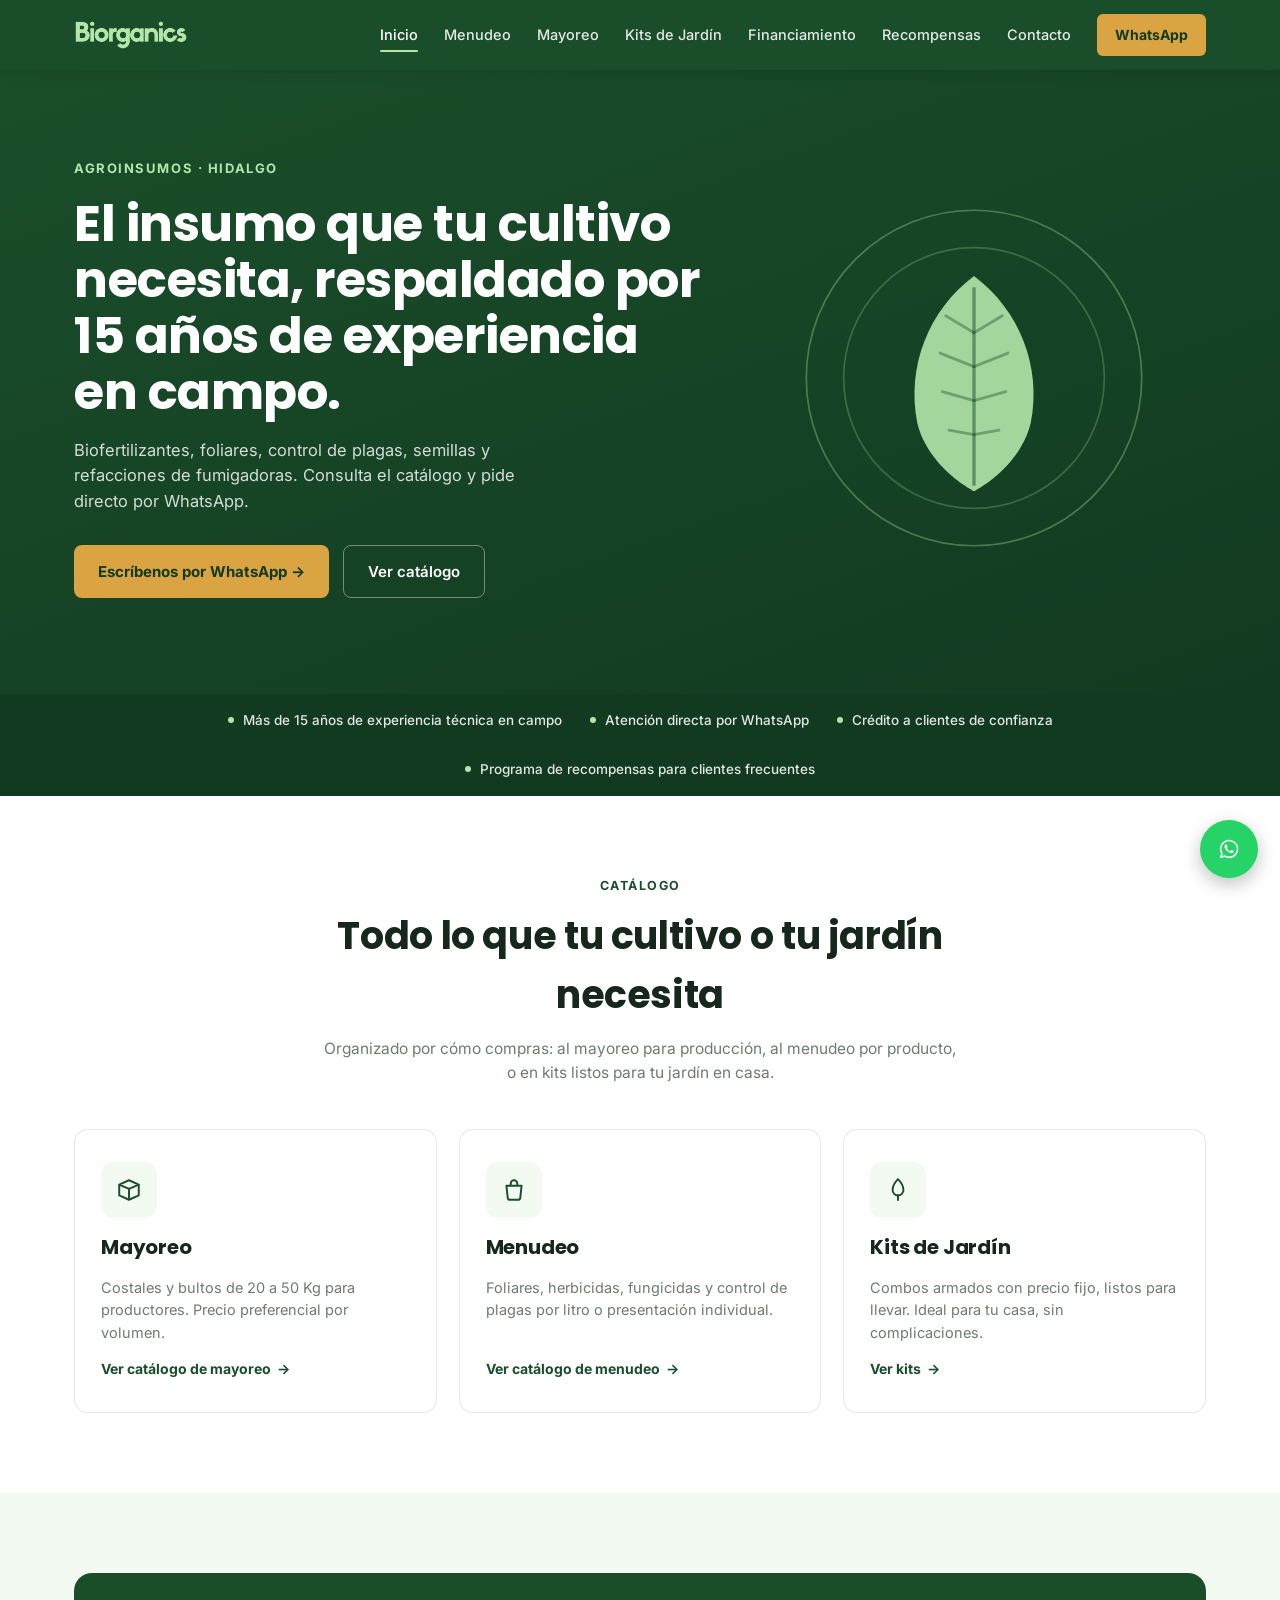
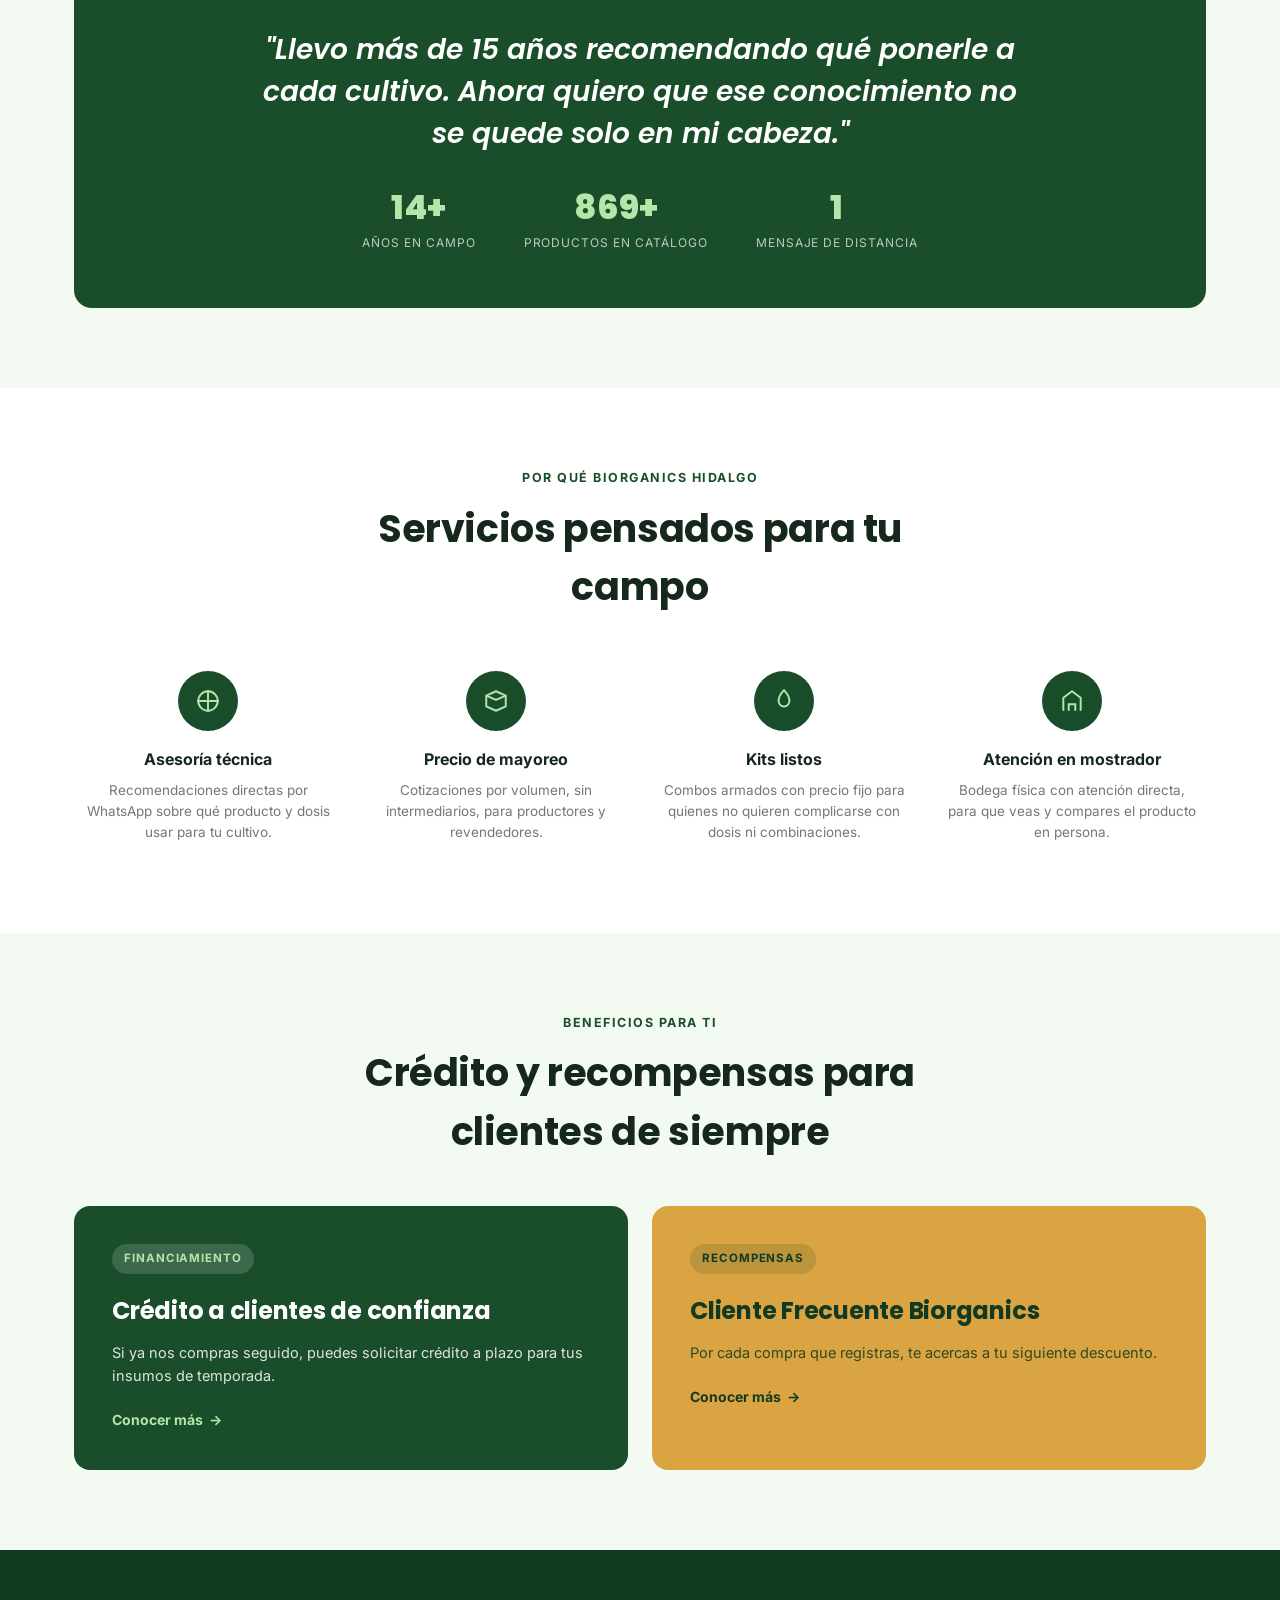
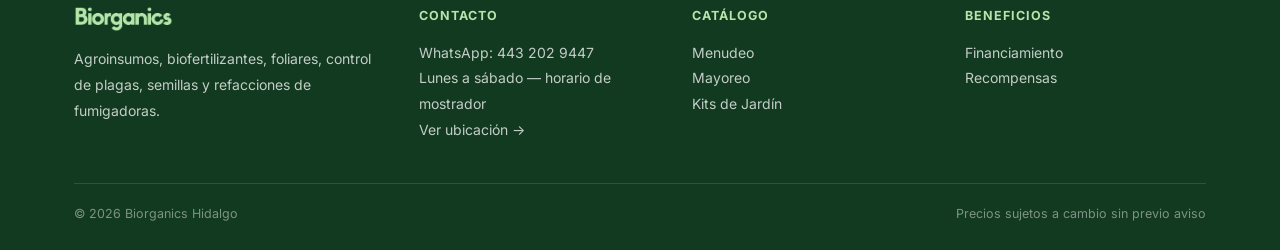
==== commit 6a46a01d: "Add files via upload" ====
--- a/index.html
+++ b/index.html
@@ -3,265 +3,27 @@
 <head>
 <meta charset="UTF-8">
 <meta name="viewport" content="width=device-width, initial-scale=1.0">
-<title>Biorganics Hidalgo — Agroinsumos, Biofertilizantes y Refacciones</title>
+<title>Biorganics Hidalgo — Agroinsumos y Biofertilizantes</title>
+<meta name="description" content="Biofertilizantes, foliares, control de plagas, semillas y refacciones de fumigadoras en Hidalgo.">
 <link rel="preconnect" href="https://fonts.googleapis.com">
 <link rel="preconnect" href="https://fonts.gstatic.com" crossorigin>
 <link href="https://fonts.googleapis.com/css2?family=Poppins:wght@500;600;700;800&family=Inter:wght@400;500;600;700&display=swap" rel="stylesheet">
-<style>
-  :root{
-    --brand-dark: #1A4E2B;
-    --brand-dark2: #123A20;
-    --brand-light: #B4E6AA;
-    --gold: #D9A441;
-    --gold-dark:#B9862E;
-    --ink: #16281C;
-    --paper: #FFFFFF;
-    --paper-alt: #F3FAF1;
-    --line: rgba(22,40,28,0.10);
-    --gray: rgba(22,40,28,0.62);
-  }
-  *{box-sizing:border-box; margin:0; padding:0;}
-  html{scroll-behavior:smooth;}
-  body{font-family:'Inter',sans-serif; color:var(--ink); background:var(--paper); line-height:1.55; -webkit-font-smoothing:antialiased;}
-  h1,h2,h3,.display{font-family:'Poppins',sans-serif; font-weight:700; letter-spacing:-0.01em;}
-  a{color:inherit; text-decoration:none;}
-  img{max-width:100%; display:block;}
-  .wrap{max-width:1180px; margin:0 auto; padding:0 24px;}
-  ::selection{background:var(--brand-light); color:var(--brand-dark2);}
-
-  /* ---------- Header ---------- */
-  header{position:sticky; top:0; z-index:100; background:var(--brand-dark); box-shadow:0 2px 12px rgba(0,0,0,0.12);}
-  header .bar{display:flex; align-items:center; justify-content:space-between; padding:14px 24px;}
-  .logo-wordmark{height:30px;}
-  nav{display:flex; gap:26px; align-items:center;}
-  nav a{font-size:14.5px; font-weight:500; color:var(--paper); opacity:0.88;}
-  nav a:hover{opacity:1;}
-  .btn-gold{
-    background:var(--gold); color:var(--brand-dark2) !important; opacity:1 !important;
-    padding:10px 18px; border-radius:6px; font-weight:700 !important; font-size:14px !important;
-    display:inline-flex; align-items:center; gap:8px;
-  }
-  .btn-gold:hover{background:var(--gold-dark);}
-  .nav-toggle{display:none; background:none; border:none; color:var(--paper); font-size:26px; cursor:pointer;}
-  @media(max-width:900px){
-    nav{position:fixed; top:60px; left:0; right:0; background:var(--brand-dark2); flex-direction:column; align-items:flex-start; padding:20px 24px; gap:16px; transform:translateY(-140%); transition:transform .25s ease; z-index:99;}
-    nav.open{transform:translateY(0);}
-    .nav-toggle{display:block;}
-  }
-
-  /* ---------- Hero ---------- */
-  .hero{
-    background: linear-gradient(160deg, var(--brand-dark) 0%, var(--brand-dark2) 100%);
-    color:var(--paper); position:relative; overflow:hidden; padding:88px 0 96px;
-  }
-  .hero-leaf{position:absolute; opacity:0.10; pointer-events:none;}
-  .hero .wrap{position:relative; z-index:2; display:grid; grid-template-columns:1.15fr 0.85fr; gap:40px; align-items:center;}
-  @media(max-width:900px){ .hero .wrap{grid-template-columns:1fr;} }
-  .hero-eyebrow{font-size:13px; font-weight:700; letter-spacing:0.12em; text-transform:uppercase; color:var(--brand-light); margin-bottom:18px;}
-  .hero h1{font-size:clamp(32px,4.6vw,50px); line-height:1.12; margin-bottom:18px;}
-  .hero p.lead{font-size:16.5px; color:rgba(255,255,255,0.82); max-width:480px; margin-bottom:30px;}
-  .hero-ctas{display:flex; gap:14px; flex-wrap:wrap;}
-  .hero-eyebrow, .hero h1, .hero p.lead, .hero-ctas, .hero-visual{
-    opacity:0; transform:translateY(20px); animation:heroIn .8s cubic-bezier(.16,.8,.3,1) forwards;
-  }
-  .hero-eyebrow{animation-delay:.05s;} .hero h1{animation-delay:.16s;} .hero p.lead{animation-delay:.28s;}
-  .hero-ctas{animation-delay:.40s;} .hero-visual{animation-delay:.30s;}
-  @keyframes heroIn{to{opacity:1; transform:translateY(0);}}
-  @media (prefers-reduced-motion: reduce){
-    .hero-eyebrow, .hero h1, .hero p.lead, .hero-ctas, .hero-visual{animation:none; opacity:1; transform:none;}
-  }
-  .btn-primary{background:var(--gold); color:var(--brand-dark2); font-weight:700; padding:14px 24px; border-radius:8px; font-size:15px; display:inline-flex; align-items:center; gap:10px;}
-  .btn-primary:hover{background:var(--gold-dark);}
-  .btn-outline{border:1.5px solid rgba(255,255,255,0.4); color:var(--paper); font-weight:600; padding:14px 24px; border-radius:8px; font-size:15px;}
-  .btn-outline:hover{border-color:var(--paper);}
-  .hero-visual{display:flex; align-items:center; justify-content:center;}
-
-  /* organic leaf SVG blob */
-  .leaf-badge{width:100%; max-width:340px;}
-
-  /* ---------- Trust bar ---------- */
-  .trust{background:var(--brand-dark2); padding:16px 0;}
-  .trust .wrap{display:flex; flex-wrap:wrap; gap:28px; justify-content:center;}
-  .trust-item{display:flex; align-items:center; gap:9px; font-size:13.5px; color:rgba(255,255,255,0.88); font-weight:500;}
-  .trust-item .dot{width:6px; height:6px; border-radius:50%; background:var(--brand-light); flex-shrink:0;}
-
-  /* ---------- Section pattern ---------- */
-  .section{padding:80px 0;}
-  .section.alt{background:var(--paper-alt);}
-  .sec-head{text-align:center; max-width:640px; margin:0 auto 44px;}
-  .sec-eyebrow{font-size:12.5px; font-weight:700; letter-spacing:0.12em; text-transform:uppercase; color:var(--brand-dark); margin-bottom:12px;}
-  .sec-head h2{font-size:clamp(26px,3.6vw,38px); margin-bottom:12px;}
-  .sec-head p{color:var(--gray); font-size:15.5px;}
-
-  /* ---------- Category cards (Productos) ---------- */
-  .cat-grid{display:grid; grid-template-columns:repeat(3,1fr); gap:22px;}
-  @media(max-width:860px){.cat-grid{grid-template-columns:1fr;}}
-  .cat-card{
-    background:var(--paper); border:1px solid var(--line); border-radius:14px; padding:32px 26px;
-    display:flex; flex-direction:column; gap:14px; transition:transform .18s ease, box-shadow .18s ease;
-  }
-  .cat-card:hover{transform:translateY(-6px); box-shadow:0 16px 32px rgba(26,78,43,0.12);}
-  .cat-icon{width:56px; height:56px; border-radius:12px; background:var(--paper-alt); display:flex; align-items:center; justify-content:center;}
-  .cat-card h3{font-size:20px;}
-  .cat-card p{color:var(--gray); font-size:14.5px; flex:1;}
-  .cat-link{font-weight:700; font-size:14px; color:var(--brand-dark); display:inline-flex; align-items:center; gap:6px;}
-  .cat-card:hover .cat-link .arrow{transform:translateX(4px);}
-  .cat-link .arrow{transition:transform .18s ease;}
-
-  /* ---------- Quote / mission ---------- */
-  .quote-block{background:var(--brand-dark); color:var(--paper); border-radius:18px; padding:56px; text-align:center;}
-  .quote-block blockquote{font-family:'Poppins',sans-serif; font-weight:600; font-style:italic; font-size:clamp(20px,2.6vw,28px); max-width:760px; margin:0 auto 26px; line-height:1.5;}
-  .quote-stats{display:flex; justify-content:center; gap:48px; flex-wrap:wrap; margin-top:20px;}
-  .qstat .num{font-family:'Poppins',sans-serif; font-weight:800; font-size:34px; color:var(--brand-light);}
-  .qstat .lbl{font-size:12px; text-transform:uppercase; letter-spacing:0.08em; color:rgba(255,255,255,0.7);}
-
-  /* ---------- Services icons ---------- */
-  .serv-grid{display:grid; grid-template-columns:repeat(4,1fr); gap:20px;}
-  @media(max-width:900px){.serv-grid{grid-template-columns:repeat(2,1fr);}}
-  @media(max-width:520px){.serv-grid{grid-template-columns:1fr;}}
-  .serv-card{text-align:center; padding:10px;}
-  .serv-icon{width:60px; height:60px; margin:0 auto 16px; border-radius:50%; background:var(--brand-dark); display:flex; align-items:center; justify-content:center; color:var(--brand-light);}
-  .serv-card h4{font-size:16px; margin-bottom:8px;}
-  .serv-card p{font-size:13.5px; color:var(--gray);}
-
-  /* ---------- Financing & Rewards split cards ---------- */
-  .promo-grid{display:grid; grid-template-columns:1fr 1fr; gap:24px;}
-  @media(max-width:860px){.promo-grid{grid-template-columns:1fr;}}
-  .promo-card{border-radius:16px; padding:38px; position:relative; overflow:hidden;}
-  .promo-card.financiamiento{background:var(--brand-dark); color:var(--paper);}
-  .promo-card.recompensas{background:var(--gold); color:var(--brand-dark2);}
-  .promo-badge{
-    display:inline-block; font-size:11.5px; font-weight:700; text-transform:uppercase; letter-spacing:0.08em;
-    padding:6px 12px; border-radius:20px; margin-bottom:18px;
-  }
-  .promo-card.financiamiento .promo-badge{background:rgba(255,255,255,0.15); color:var(--brand-light);}
-  .promo-card.recompensas .promo-badge{background:rgba(18,58,32,0.15); color:var(--brand-dark2);}
-  .promo-card h3{font-size:24px; margin-bottom:12px;}
-  .promo-card p{font-size:14.5px; margin-bottom:20px; line-height:1.6;}
-  .promo-card.financiamiento p{color:rgba(255,255,255,0.85);}
-  .promo-card.recompensas p{color:rgba(18,58,32,0.85);}
-  .promo-list{list-style:none; margin-bottom:24px;}
-  .promo-list li{font-size:14px; padding:8px 0; display:flex; gap:10px; align-items:flex-start;}
-  .promo-card.financiamiento .promo-list li{border-bottom:1px solid rgba(255,255,255,0.12);}
-  .promo-card.recompensas .promo-list li{border-bottom:1px solid rgba(18,58,32,0.14);}
-  .promo-list li:last-child{border-bottom:none;}
-  .promo-list .check{flex-shrink:0; font-weight:700;}
-  .promo-card.financiamiento .promo-list .check{color:var(--brand-light);}
-  .promo-card.recompensas .promo-list .check{color:var(--brand-dark2);}
-  .btn-on-dark{background:var(--gold); color:var(--brand-dark2); font-weight:700; padding:13px 22px; border-radius:8px; font-size:14.5px; display:inline-flex; align-items:center; gap:8px;}
-  .btn-on-dark:hover{background:var(--gold-dark);}
-  .btn-on-gold{background:var(--brand-dark); color:var(--paper); font-weight:700; padding:13px 22px; border-radius:8px; font-size:14.5px; display:inline-flex; align-items:center; gap:8px;}
-  .btn-on-gold:hover{background:var(--brand-dark2);}
-  .fine-print{font-size:12px; margin-top:14px; opacity:0.7;}
-
-  /* ---------- Filter pills ---------- */
-  .filters{display:flex; flex-wrap:wrap; gap:8px; margin-bottom:26px; justify-content:center;}
-  .pill{font-size:13px; font-weight:600; padding:9px 16px; border-radius:20px; border:1.5px solid var(--line); background:var(--paper); cursor:pointer; transition:all .15s ease;}
-  .pill.active{background:var(--brand-dark); color:var(--paper); border-color:var(--brand-dark);}
-  .pill:hover:not(.active){border-color:var(--brand-dark);}
-
-  /* ---------- Product grid ---------- */
-  .grid{display:grid; grid-template-columns:repeat(auto-fill, minmax(250px,1fr)); gap:16px;}
-  .card{
-    background:var(--paper); border:1px solid var(--line); border-radius:12px; padding:20px;
-    display:flex; flex-direction:column; gap:10px; transition:box-shadow .15s ease, transform .15s ease;
-  }
-  .card:hover{box-shadow:0 10px 24px rgba(26,78,43,0.10); transform:translateY(-3px);}
-  .card .tag{font-size:11px; font-weight:700; text-transform:uppercase; letter-spacing:0.06em; color:var(--brand-dark); background:var(--paper-alt); padding:4px 10px; border-radius:20px; display:inline-block; width:fit-content;}
-  .card h4{font-size:16px; font-weight:600; line-height:1.35;}
-  .card .price-row{display:flex; justify-content:space-between; align-items:center; margin-top:auto; padding-top:10px; border-top:1px solid var(--line);}
-  .card .price-label{font-size:13px; color:var(--gray); font-weight:500;}
-  .card .btn-mini{font-size:12.5px; font-weight:700; background:var(--brand-dark); color:var(--paper); padding:8px 13px; border-radius:20px; display:inline-flex; align-items:center; gap:6px; white-space:nowrap;}
-  .card .btn-mini:hover{background:var(--brand-dark2);}
-
-  .mayoreo-banner{background:var(--brand-dark); color:var(--paper); border-radius:14px; padding:26px 30px; display:flex; justify-content:space-between; align-items:center; gap:20px; margin-bottom:32px; flex-wrap:wrap;}
-  .mayoreo-banner p{max-width:520px; font-size:14.5px; color:rgba(255,255,255,0.85);}
-
-  /* ---------- Kits ---------- */
-  .kits-grid{display:grid; grid-template-columns:repeat(auto-fit,minmax(300px,1fr)); gap:22px;}
-  .kit-card{background:var(--paper); border-radius:14px; overflow:hidden; box-shadow:0 2px 14px rgba(26,78,43,0.08); display:flex; flex-direction:column;}
-  .kit-top{background:var(--brand-light); color:var(--brand-dark2); padding:14px 22px; display:flex; justify-content:space-between; align-items:center;}
-  .kit-top .kit-badge{font-size:11px; font-weight:800; letter-spacing:0.06em; text-transform:uppercase;}
-  .kit-body{padding:24px 22px 28px;}
-  .kit-body h3{font-size:19px; margin-bottom:8px;}
-  .kit-body .desc{font-size:13.5px; color:var(--gray); margin-bottom:16px;}
-  .kit-includes{list-style:none; margin-bottom:20px;}
-  .kit-includes li{font-size:13.5px; padding:7px 0; border-bottom:1px dashed var(--line); display:flex; gap:8px;}
-  .kit-includes li::before{content:"✓"; color:var(--brand-dark); font-weight:700; flex-shrink:0;}
-  .kit-price-row{display:flex; align-items:baseline; gap:10px; margin-bottom:18px;}
-  .kit-price{font-family:'Poppins',sans-serif; font-size:28px; font-weight:800; color:var(--brand-dark);}
-  .kit-price-old{font-size:14px; color:var(--gray); text-decoration:line-through;}
-
-  /* ---------- Footer ---------- */
-  footer{background:var(--brand-dark2); color:var(--paper); padding:56px 0 26px;}
-  .foot-grid{display:grid; grid-template-columns:1.3fr 1fr 1fr 1fr; gap:32px; margin-bottom:40px;}
-  @media(max-width:800px){.foot-grid{grid-template-columns:1fr 1fr;}}
-  @media(max-width:500px){.foot-grid{grid-template-columns:1fr;}}
-  footer h5{font-size:12.5px; text-transform:uppercase; letter-spacing:0.08em; color:var(--brand-light); margin-bottom:14px; font-weight:700;}
-  footer p, footer a{font-size:14px; color:rgba(255,255,255,0.75); line-height:1.85;}
-  footer a:hover{color:var(--paper);}
-  .foot-logo{height:26px; margin-bottom:14px;}
-  .foot-bottom{border-top:1px solid rgba(255,255,255,0.12); padding-top:20px; font-size:12.5px; color:rgba(255,255,255,0.45); display:flex; justify-content:space-between; flex-wrap:wrap; gap:10px;}
-
-  .float-wa{position:fixed; bottom:22px; right:22px; z-index:200; background:#25D366; color:#fff; width:58px; height:58px; border-radius:50%; display:flex; align-items:center; justify-content:center; box-shadow:0 6px 18px rgba(0,0,0,0.25); transition:transform .15s ease;}
-  .float-wa:hover{transform:scale(1.08);}
-  .empty-state{padding:40px 0; text-align:center; color:var(--gray); font-size:13px; grid-column:1/-1;}
-
-  /* ---------- Scroll reveal animation ---------- */
-  .reveal{opacity:0; transform:translateY(28px); transition:opacity .8s cubic-bezier(.16,.8,.3,1), transform .8s cubic-bezier(.16,.8,.3,1);}
-  .reveal.in-view{opacity:1; transform:translateY(0);}
-  .reveal-stagger > *{opacity:0; transform:translateY(24px); transition:opacity .7s cubic-bezier(.16,.8,.3,1), transform .7s cubic-bezier(.16,.8,.3,1);}
-  .reveal-stagger.in-view > *{opacity:1; transform:translateY(0);}
-  .reveal-stagger.in-view > *:nth-child(1){transition-delay:.05s;}
-  .reveal-stagger.in-view > *:nth-child(2){transition-delay:.14s;}
-  .reveal-stagger.in-view > *:nth-child(3){transition-delay:.23s;}
-  .reveal-stagger.in-view > *:nth-child(4){transition-delay:.32s;}
-  @media (prefers-reduced-motion: reduce){
-    .reveal, .reveal-stagger > *{opacity:1 !important; transform:none !important; transition:none !important;}
-  }
-
-  /* ---------- Visítanos / Maps ---------- */
-  .visit-wrap{display:grid; grid-template-columns:1fr 1fr; gap:40px; align-items:center;}
-  @media(max-width:860px){.visit-wrap{grid-template-columns:1fr;}}
-  .visit-card{background:var(--paper); border:1px solid var(--line); border-radius:16px; padding:36px;}
-  .visit-card h3{font-size:22px; margin-bottom:14px;}
-  .visit-card p{color:var(--gray); font-size:14.5px; margin-bottom:22px; line-height:1.7;}
-  .btn-maps{background:var(--brand-dark); color:var(--paper); font-weight:700; padding:14px 22px; border-radius:8px; font-size:14.5px; display:inline-flex; align-items:center; gap:10px;}
-  .btn-maps:hover{background:var(--brand-dark2);}
-  .map-frame{
-    border-radius:16px; overflow:hidden; position:relative; aspect-ratio:4/3.2; background:var(--brand-dark);
-    display:flex; align-items:center; justify-content:center; cursor:pointer;
-  }
-  .map-frame::before{
-    content:""; position:absolute; inset:0;
-    background-image: radial-gradient(circle at 30% 30%, rgba(180,230,170,0.18) 0%, transparent 45%),
-      radial-gradient(circle at 70% 70%, rgba(180,230,170,0.12) 0%, transparent 50%);
-  }
-  .map-pin{position:relative; z-index:2; display:flex; flex-direction:column; align-items:center; gap:14px; color:var(--paper);}
-  .map-pin span{font-size:14px; font-weight:600; color:rgba(255,255,255,0.85);}
-  .pin-pulse{position:relative; width:60px; height:60px; display:flex; align-items:center; justify-content:center;}
-  .pin-pulse::before{content:""; position:absolute; inset:0; border-radius:50%; background:var(--brand-light); opacity:0.35; animation:pinPulse 2.2s ease-out infinite;}
-  @keyframes pinPulse{0%{transform:scale(0.6); opacity:0.5;} 100%{transform:scale(2.2); opacity:0;}}
-  @media (prefers-reduced-motion: reduce){ .pin-pulse::before{animation:none; display:none;} }
-
-  /* ---------- Count-up numbers ---------- */
-  .qstat .num, .stat .num{font-variant-numeric:tabular-nums;}
-</style>
+<link rel="stylesheet" href="assets/styles.css">
 </head>
 <body>
-
 <header>
   <div class="bar wrap">
-    <a href="#inicio"><img class="logo-wordmark" src="[data-uri]" alt="Biorganics Hidalgo"></a>
+    <a href="index.html"><img class="logo-wordmark" src="assets/logo-wordmark-light.png" alt="Biorganics Hidalgo"></a>
     <button class="nav-toggle" id="navToggle" aria-label="Abrir menú">☰</button>
     <nav id="mainNav">
-      <a href="#productos">Productos</a>
-      <a href="#menudeo">Menudeo</a>
-      <a href="#mayoreo">Mayoreo</a>
-      <a href="#financiamiento">Financiamiento</a>
-      <a href="#recompensas">Recompensas</a>
-      <a href="#contacto">Contacto</a>
-      <a class="btn-gold" id="waNavBtn" target="_blank" rel="noopener">WhatsApp</a>
+      <a href="index.html" class="active">Inicio</a>
+      <a href="menudeo.html">Menudeo</a>
+      <a href="mayoreo.html">Mayoreo</a>
+      <a href="kits.html">Kits de Jardín</a>
+      <a href="financiamiento.html">Financiamiento</a>
+      <a href="recompensas.html">Recompensas</a>
+      <a href="contacto.html">Contacto</a>
+      <a class="btn-gold js-wa" data-msg="Hola, vengo de la página de Biorganics Hidalgo y quiero hacer una consulta." target="_blank" rel="noopener">WhatsApp</a>
     </nav>
   </div>
 </header>
@@ -273,8 +35,8 @@
       <h1>El insumo que tu cultivo necesita, respaldado por 15 años de experiencia en campo.</h1>
       <p class="lead">Biofertilizantes, foliares, control de plagas, semillas y refacciones de fumigadoras. Consulta el catálogo y pide directo por WhatsApp.</p>
       <div class="hero-ctas">
-        <a class="btn-primary" id="waHeroBtn" target="_blank" rel="noopener">Escríbenos por WhatsApp →</a>
-        <a class="btn-outline" href="#productos">Ver catálogo</a>
+        <a class="btn-primary js-wa" data-msg="Hola, vengo de la página de Biorganics Hidalgo y quiero hacer una consulta." target="_blank" rel="noopener">Escríbenos por WhatsApp →</a>
+        <a class="btn-outline" href="menudeo.html">Ver catálogo</a>
       </div>
     </div>
     <div class="hero-visual">
@@ -299,7 +61,6 @@
   </div>
 </div>
 
-<!-- ================= PRODUCTOS (categorías) ================= -->
 <section class="section" id="productos">
   <div class="wrap">
     <div class="sec-head">
@@ -308,7 +69,7 @@
       <p>Organizado por cómo compras: al mayoreo para producción, al menudeo por producto, o en kits listos para tu jardín en casa.</p>
     </div>
     <div class="cat-grid reveal-stagger">
-      <a href="#mayoreo" class="cat-card">
+      <a href="mayoreo.html" class="cat-card">
         <div class="cat-icon">
           <svg width="26" height="26" viewBox="0 0 24 24" fill="none"><path d="M3 7l9-4 9 4-9 4-9-4z" stroke="#1A4E2B" stroke-width="1.8" stroke-linejoin="round"/><path d="M3 7v10l9 4 9-4V7" stroke="#1A4E2B" stroke-width="1.8" stroke-linejoin="round"/><path d="M12 11v10" stroke="#1A4E2B" stroke-width="1.8"/></svg>
         </div>
@@ -316,7 +77,7 @@
         <p>Costales y bultos de 20 a 50 Kg para productores. Precio preferencial por volumen.</p>
         <span class="cat-link">Ver catálogo de mayoreo <span class="arrow">→</span></span>
       </a>
-      <a href="#menudeo" class="cat-card">
+      <a href="menudeo.html" class="cat-card">
         <div class="cat-icon">
           <svg width="26" height="26" viewBox="0 0 24 24" fill="none"><path d="M5 8h14l-1.2 11.2a2 2 0 01-2 1.8H8.2a2 2 0 01-2-1.8L5 8z" stroke="#1A4E2B" stroke-width="1.8" stroke-linejoin="round"/><path d="M9 8V6a3 3 0 016 0v2" stroke="#1A4E2B" stroke-width="1.8"/></svg>
         </div>
@@ -324,7 +85,7 @@
         <p>Foliares, herbicidas, fungicidas y control de plagas por litro o presentación individual.</p>
         <span class="cat-link">Ver catálogo de menudeo <span class="arrow">→</span></span>
       </a>
-      <a href="#kits" class="cat-card">
+      <a href="kits.html" class="cat-card">
         <div class="cat-icon">
           <svg width="26" height="26" viewBox="0 0 24 24" fill="none"><path d="M12 2C9 5 7 8.5 7 12a5 5 0 0010 0c0-3.5-2-7-5-10z" stroke="#1A4E2B" stroke-width="1.8" stroke-linejoin="round"/><path d="M12 22v-6" stroke="#1A4E2B" stroke-width="1.8"/></svg>
         </div>
@@ -336,7 +97,6 @@
   </div>
 </section>
 
-<!-- ================= QUOTE / MISSION ================= -->
 <section class="section alt">
   <div class="wrap">
     <div class="quote-block reveal">
@@ -350,7 +110,6 @@
   </div>
 </section>
 
-<!-- ================= SERVICIOS ================= -->
 <section class="section">
   <div class="wrap">
     <div class="sec-head">
@@ -382,130 +141,51 @@
   </div>
 </section>
 
-<!-- ================= FINANCIAMIENTO + RECOMPENSAS ================= -->
-<section class="section alt" id="financiamiento">
+<section class="section alt" id="beneficios">
   <div class="wrap">
     <div class="sec-head">
       <div class="sec-eyebrow">Beneficios para ti</div>
       <h2>Crédito y recompensas para clientes de siempre</h2>
     </div>
     <div class="promo-grid reveal-stagger">
-      <div class="promo-card financiamiento">
+      <a href="financiamiento.html" class="promo-card financiamiento">
         <span class="promo-badge">Financiamiento</span>
         <h3>Crédito a clientes de confianza</h3>
-        <p>Si ya nos compras seguido, puedes solicitar crédito a plazo para tus insumos de temporada — sin trámites de banco.</p>
-        <ul class="promo-list">
-          <li><span class="check">✓</span> Pensado para productores con historial de compra</li>
-          <li><span class="check">✓</span> Plazos y condiciones se acuerdan directamente contigo</li>
-          <li><span class="check">✓</span> Ideal para surtir antes de temporada de siembra</li>
-        </ul>
-        <a class="btn-on-dark" id="waFinBtn" target="_blank" rel="noopener">Pregunta por tu crédito →</a>
-        <p class="fine-print">Sujeto a aprobación y a la relación comercial con la tienda.</p>
-      </div>
-      <div class="promo-card recompensas" id="recompensas">
+        <p>Si ya nos compras seguido, puedes solicitar crédito a plazo para tus insumos de temporada.</p>
+        <span class="cat-link" style="color:var(--brand-light);">Conocer más <span class="arrow">→</span></span>
+      </a>
+      <a href="recompensas.html" class="promo-card recompensas">
         <span class="promo-badge">Recompensas</span>
         <h3>Cliente Frecuente Biorganics</h3>
-        <p>Por cada compra que registras, te acercas a tu siguiente descuento. Simple, sin apps ni contraseñas — por ahora, a la antigüita y bien llevado.</p>
-        <ul class="promo-list">
-          <li><span class="check">✓</span> Regístrate por WhatsApp, sin costo</li>
-          <li><span class="check">✓</span> En tu 10ª compra, 15% de descuento</li>
-          <li><span class="check">✓</span> Aplica en mostrador y por pedido</li>
-        </ul>
-        <a class="btn-on-gold" id="waRecBtn" target="_blank" rel="noopener">Quiero mi tarjeta de cliente →</a>
-        <p class="fine-print">Programa en su primera versión — pronto con seguimiento digital.</p>
-      </div>
-    </div>
-  </div>
-</section>
-
-<!-- ================= MENUDEO ================= -->
-<section class="section" id="menudeo">
-  <div class="wrap">
-    <div class="sec-head">
-      <div class="sec-eyebrow">Catálogo · Menudeo</div>
-      <h2>Producto por producto</h2>
-      <p>Precios sujetos a cambio y disponibilidad. Consulta el precio vigente y la dosis recomendada por WhatsApp.</p>
-    </div>
-    <div class="filters" id="filtersMenudeo"></div>
-    <div class="grid" id="gridMenudeo"></div>
-  </div>
-</section>
-
-<!-- ================= MAYOREO ================= -->
-<section class="section alt" id="mayoreo">
-  <div class="wrap">
-    <div class="sec-head">
-      <div class="sec-eyebrow">Catálogo · Mayoreo</div>
-      <h2>Para quienes compran por costal</h2>
-      <p>Fertilizantes granulados y mejoradores de suelo en presentaciones de 20 a 50 Kg.</p>
-    </div>
-    <div class="mayoreo-banner">
-      <p><strong>¿Compras para varias hectáreas o para revender?</strong> Cotizamos por volumen y armamos pedidos mixtos en un solo viaje.</p>
-      <a class="btn-gold" id="waMayoreoBtn" target="_blank" rel="noopener">Cotizar por WhatsApp →</a>
-    </div>
-    <div class="filters" id="filtersMayoreo"></div>
-    <div class="grid" id="gridMayoreo"></div>
-  </div>
-</section>
-
-<!-- ================= KITS ================= -->
-<section class="section" id="kits" style="background:var(--brand-dark); color:var(--paper);">
-  <div class="wrap">
-    <div class="sec-head">
-      <div class="sec-eyebrow" style="color:var(--brand-light);">Para tu casa</div>
-      <h2 style="color:var(--paper);">Kits de Jardín, precio fijo</h2>
-      <p style="color:rgba(255,255,255,0.72);">Combos armados y listos para llevar. No necesitas saber de ingredientes activos.</p>
-    </div>
-    <div class="kits-grid" id="gridKits"></div>
-  </div>
-</section>
-
-<section class="section reveal" id="visitanos">
-  <div class="wrap">
-    <div class="visit-wrap">
-      <div class="visit-card">
-        <div class="sec-eyebrow">Bodega y mostrador</div>
-        <h3>Visítanos en persona</h3>
-        <p>Si prefieres ver el producto antes de comprarlo, o simplemente te queda de paso, te esperamos en mostrador. Da clic para trazar tu ruta directo desde tu celular.</p>
-        <a class="btn-maps" href="https://share.google/grKPGl9s7OrP9keOr" target="_blank" rel="noopener">
-          <svg width="18" height="18" viewBox="0 0 24 24" fill="none"><path d="M12 22s7-7.5 7-13a7 7 0 10-14 0c0 5.5 7 13 7 13z" stroke="white" stroke-width="1.8" stroke-linejoin="round"/><circle cx="12" cy="9" r="2.5" stroke="white" stroke-width="1.8"/></svg>
-          Cómo llegar en Google Maps
-        </a>
-      </div>
-      <a class="map-frame" href="https://share.google/grKPGl9s7OrP9keOr" target="_blank" rel="noopener">
-        <div class="map-pin">
-          <div class="pin-pulse">
-            <svg width="34" height="34" viewBox="0 0 24 24" fill="none"><path d="M12 22s7-7.5 7-13a7 7 0 10-14 0c0 5.5 7 13 7 13z" fill="#B4E6AA"/><circle cx="12" cy="9" r="2.5" fill="#1A4E2B"/></svg>
-          </div>
-          <span>Ver ubicación en Google Maps</span>
-        </div>
-      </a>
-    </div>
-  </div>
-</section>
-
-<footer id="contacto">
+        <p>Por cada compra que registras, te acercas a tu siguiente descuento.</p>
+        <span class="cat-link" style="color:var(--brand-dark2);">Conocer más <span class="arrow">→</span></span>
+      </a>
+    </div>
+  </div>
+</section>
+<footer id="pie">
   <div class="wrap">
     <div class="foot-grid">
       <div>
-        <img class="foot-logo" src="[data-uri]" alt="Biorganics Hidalgo">
+        <img class="foot-logo" src="assets/logo-wordmark-light.png" alt="Biorganics Hidalgo">
         <p>Agroinsumos, biofertilizantes, foliares, control de plagas, semillas y refacciones de fumigadoras.</p>
       </div>
       <div>
         <h5>Contacto</h5>
-        <p><a id="waFootLink" target="_blank" rel="noopener">WhatsApp: 443 202 9447</a></p>
+        <p><a class="js-wa" data-msg="Hola, vengo de la página de Biorganics Hidalgo y quiero hacer una consulta." target="_blank" rel="noopener">WhatsApp: 443 202 9447</a></p>
         <p>Lunes a sábado — horario de mostrador</p>
+        <p><a href="contacto.html">Ver ubicación →</a></p>
       </div>
       <div>
         <h5>Catálogo</h5>
-        <p><a href="#menudeo">Menudeo</a></p>
-        <p><a href="#mayoreo">Mayoreo</a></p>
-        <p><a href="#kits">Kits de Jardín</a></p>
+        <p><a href="menudeo.html">Menudeo</a></p>
+        <p><a href="mayoreo.html">Mayoreo</a></p>
+        <p><a href="kits.html">Kits de Jardín</a></p>
       </div>
       <div>
         <h5>Beneficios</h5>
-        <p><a href="#financiamiento">Financiamiento</a></p>
-        <p><a href="#recompensas">Recompensas</a></p>
+        <p><a href="financiamiento.html">Financiamiento</a></p>
+        <p><a href="recompensas.html">Recompensas</a></p>
       </div>
     </div>
     <div class="foot-bottom">
@@ -515,118 +195,9 @@
   </div>
 </footer>
 
-<a class="float-wa" id="floatWa" target="_blank" rel="noopener" aria-label="Escríbenos por WhatsApp">
+<a class="float-wa js-wa" data-msg="Hola, vengo de la página de Biorganics Hidalgo y quiero hacer una consulta." target="_blank" rel="noopener" aria-label="Escríbenos por WhatsApp">
   <svg width="28" height="28" viewBox="0 0 24 24" fill="white"><path d="M17.6 6.32A7.85 7.85 0 0 0 12.05 4a7.94 7.94 0 0 0-6.9 11.86L4 20l4.24-1.11a7.9 7.9 0 0 0 3.8.97h.01a7.95 7.95 0 0 0 5.55-13.54zM12.05 18.4a6.6 6.6 0 0 1-3.37-.92l-.24-.14-2.5.66.67-2.44-.16-.25a6.6 6.6 0 1 1 12.24-3.51 6.6 6.6 0 0 1-6.64 6.6zm3.62-4.94c-.2-.1-1.17-.58-1.35-.64-.18-.07-.31-.1-.44.1-.13.2-.5.64-.62.77-.11.13-.23.15-.42.05-.2-.1-.83-.31-1.58-.98a5.9 5.9 0 0 1-1.1-1.36c-.11-.2 0-.3.09-.4.1-.1.2-.23.3-.35.1-.11.13-.2.2-.33.06-.13.03-.25-.02-.35-.05-.1-.44-1.06-.6-1.45-.16-.38-.32-.33-.44-.34h-.38c-.13 0-.34.05-.52.25-.18.2-.68.67-.68 1.63s.7 1.9.8 2.03c.1.13 1.37 2.1 3.33 2.94.46.2.83.32 1.11.41.47.15.89.13 1.23.08.37-.06 1.17-.48 1.34-.94.16-.46.16-.86.11-.94-.05-.08-.18-.13-.38-.23z"/></svg>
 </a>
-
-<script>
-const WA_NUMBER = "524432029447";
-function waLink(text){ return "https://wa.me/" + WA_NUMBER + "?text=" + encodeURIComponent(text); }
-
-const CATALOG_DATA = {"menudeo": [{"codigo": "GUANOFOL1", "nombre": "Guanofol 1 Lt", "cat": "Nutrición Foliar", "pventa": 170.0}, {"codigo": "BIOGREEN", "nombre": "Biogreen 20-30-10", "cat": "Nutrición Foliar", "pventa": 80.0}, {"codigo": "BAYFOLANFORTE1", "nombre": "Bayfolan Forte 1 Lt", "cat": "Nutrición Foliar", "pventa": 170.0}, {"codigo": "VITAPLANT1", "nombre": "Vitaplant 1 Lt", "cat": "Nutrición Foliar", "pventa": 280.0}, {"codigo": "GUANOMEX1", "nombre": "Guanomex 1 Lt", "cat": "Nutrición Foliar", "pventa": 140.0}, {"codigo": "ZINCROP", "nombre": "Zincrop 1 Lt", "cat": "Nutrición Foliar", "pventa": 195.0}, {"codigo": "HUMIPHYT", "nombre": "Humiphyt 1 Lt", "cat": "Nutrición Foliar", "pventa": 130.0}, {"codigo": "FAENA1", "nombre": "Faena Fuerte 1 Lt", "cat": "Herbicidas", "pventa": 250.0}, {"codigo": "ESTER40", "nombre": "Ester Diablo 40 1 Lt", "cat": "Herbicidas", "pventa": 150.0}, {"codigo": "HERBIPOL1", "nombre": "Herbipol 2.4D Amina 950 ml", "cat": "Herbicidas", "pventa": 148.0}, {"codigo": "ROMETSOL100", "nombre": "Rometsol Metsulfuron 100 g", "cat": "Herbicidas", "pventa": 120.0}, {"codigo": "AMBER100", "nombre": "Amber Triasulfuron 100 g", "cat": "Herbicidas", "pventa": 270.25}, {"codigo": "DYNAMINA1", "nombre": "Dynamina 1 Lt", "cat": "Herbicidas", "pventa": 180.0}, {"codigo": "MESOMEX", "nombre": "Mesomex Mesotriona 350 ml", "cat": "Herbicidas", "pventa": 434.0}, {"codigo": "SANAZOLE1", "nombre": "Sanazole Propiconazol 1 Lt", "cat": "Fungicidas", "pventa": 620.0}, {"codigo": "PREVICUR1", "nombre": "Previcur Energy 1 Lt", "cat": "Fungicidas", "pventa": 1690.0}, {"codigo": "PRIORI EXTRA", "nombre": "Priori Extra 1 Kg", "cat": "Fungicidas", "pventa": 2500.0}, {"codigo": "MANCU1", "nombre": "Mancu Mancozeb 1 Kg", "cat": "Fungicidas", "pventa": 170.0}, {"codigo": "CARTUCHO1", "nombre": "Cartucho Clorpirifos + Permetrina 1 Lt", "cat": "Control de Plagas", "pventa": 290.0}, {"codigo": "NOPEST1", "nombre": "Nopest 1 Lt", "cat": "Control de Plagas", "pventa": 200.0}, {"codigo": "FIPRAX250", "nombre": "Fiprax 250 ml", "cat": "Control de Plagas", "pventa": 320.0}, {"codigo": "100W", "nombre": "Semilla Maíz 100W P50MS", "cat": "Semillas", "pventa": 2380.0}, {"codigo": "102W50", "nombre": "Semilla 102W 50 mil", "cat": "Semillas", "pventa": 2350.0}], "mayoreo": [{"codigo": "POLYSULPHATE25", "nombre": "Polysulphate 25 Kg", "cat": "Fertilizantes Granulados", "mayoreo": 599.0}, {"codigo": "MOSAIK20", "nombre": "Mosaik Bulto 20 Kg", "cat": "Fertilizantes Granulados", "mayoreo": 980.0}, {"codigo": "YARAMILA STAR", "nombre": "Yaramila Star 50 Kg", "cat": "Fertilizantes Granulados", "mayoreo": 1285.0}, {"codigo": "YARAMILASTAR50", "nombre": "Yaramila Star 21-17-03+Zn 50 Kg", "cat": "Fertilizantes Granulados", "mayoreo": 1250.0}, {"codigo": "COMPLEX25", "nombre": "Complex 25 Kg", "cat": "Fertilizantes Granulados", "mayoreo": 610.0}, {"codigo": "TRIPLE 17 25KGS", "nombre": "Triple 17 Mezcla Física 25 Kg", "cat": "Fertilizantes Granulados", "mayoreo": 450.0}, {"codigo": "17171725", "nombre": "Mezcla Física 17-17-17 Bto 25 Kg", "cat": "Fertilizantes Granulados", "mayoreo": 390.0}, {"codigo": "POLYFEED19-19-19 25", "nombre": "Polyfeed 19-19-19 Bto 25 Kg", "cat": "Fertilizantes Granulados", "mayoreo": 1300.0}, {"codigo": "HUMITERRA20", "nombre": "Humiterra SS 20 Kg", "cat": "Mejoradores de Suelo", "mayoreo": 790.0}, {"codigo": "ROOTEX1", "nombre": "Rootex 1 Kg", "cat": "Mejoradores de Suelo", "mayoreo": 370.0}, {"codigo": "INMUNOGUARD1", "nombre": "Inmunoguard Fosetil 1 Kg", "cat": "Fungicidas al Mayoreo", "mayoreo": 390.0}], "kits": [{"nombre": "Kit Nutrición para Jardín", "incluye": ["Guanofol 1 Lt (nutrición foliar)", "Biogreen 20-30-10 (fertilizante)"], "precio_normal": 250.0, "precio_kit": 219.0, "desc": "Para plantas de casa, macetas y jardín que necesitan un empujón de nutrientes."}, {"nombre": "Kit Control de Plagas y Enfermedades", "incluye": ["Fiprax 250 ml (control de plagas)", "Mancu Mancozeb 1 Kg (fungicida de contacto)"], "precio_normal": 490.0, "precio_kit": 449.0, "desc": "Para cuando las plantas ya muestran plaga o manchas y necesitas actuar rápido."}, {"nombre": "Kit Jardín Inicial", "incluye": ["Fumigadora manual 5 Lts", "Guanofol 1 Lt", "Mancu Mancozeb 1 Kg"], "precio_normal": 670.0, "precio_kit": 599.0, "desc": "Todo lo básico para empezar a cuidar tu jardín: el equipo y los dos productos esenciales."}]};
-
-function renderCatalog(items, gridId, filterId, isMayoreo){
-  const grid = document.getElementById(gridId);
-  const filterBar = document.getElementById(filterId);
-  const cats = ["Todos", ...new Set(items.map(i=>i.cat))];
-  let active = "Todos";
-  function draw(){
-    grid.innerHTML = "";
-    const filtered = active === "Todos" ? items : items.filter(i=>i.cat===active);
-    if(filtered.length === 0){ grid.innerHTML = '<div class="empty-state">Sin productos en esta categoría por ahora.</div>'; return; }
-    filtered.forEach(p=>{
-      const card = document.createElement('div');
-      card.className = 'card';
-      const msg = isMayoreo
-        ? `Hola, quiero cotizar por mayoreo: ${p.nombre} (código ${p.codigo}).`
-        : `Hola, quiero consultar precio y disponibilidad de: ${p.nombre} (código ${p.codigo}).`;
-      card.innerHTML = `
-        <span class="tag">${p.cat}</span>
-        <h4>${p.nombre}</h4>
-        <div class="price-row">
-          <span class="price-label">Consultar precio</span>
-          <a class="btn-mini" href="${waLink(msg)}" target="_blank" rel="noopener">Consultar →</a>
-        </div>`;
-      grid.appendChild(card);
-    });
-  }
-  filterBar.innerHTML = "";
-  cats.forEach(c=>{
-    const pill = document.createElement('button');
-    pill.className = 'pill' + (c===active ? ' active' : '');
-    pill.textContent = c;
-    pill.onclick = ()=>{ active = c; [...filterBar.children].forEach(el=>el.classList.remove('active')); pill.classList.add('active'); draw(); };
-    filterBar.appendChild(pill);
-  });
-  draw();
-}
-
-function renderKits(kits){
-  const grid = document.getElementById('gridKits');
-  grid.innerHTML = "";
-  kits.forEach(k=>{
-    const el = document.createElement('div');
-    el.className = 'kit-card';
-    const msg = `Hola, quiero pedir el ${k.nombre} ($${k.precio_kit} MXN).`;
-    el.innerHTML = `
-      <div class="kit-top"><span class="kit-badge">Precio fijo</span><span class="kit-badge">Ahorras $${(k.precio_normal - k.precio_kit).toFixed(0)}</span></div>
-      <div class="kit-body">
-        <h3>${k.nombre}</h3>
-        <p class="desc">${k.desc}</p>
-        <ul class="kit-includes">${k.incluye.map(i=>`<li>${i}</li>`).join('')}</ul>
-        <div class="kit-price-row"><span class="kit-price">$${k.precio_kit.toFixed(0)}</span><span class="kit-price-old">$${k.precio_normal.toFixed(0)}</span></div>
-        <a class="btn-primary" style="width:100%; justify-content:center;" href="${waLink(msg)}" target="_blank" rel="noopener">Pedir este kit →</a>
-      </div>`;
-    grid.appendChild(el);
-  });
-}
-
-renderCatalog(CATALOG_DATA.menudeo, 'gridMenudeo', 'filtersMenudeo', false);
-renderCatalog(CATALOG_DATA.mayoreo, 'gridMayoreo', 'filtersMayoreo', true);
-renderKits(CATALOG_DATA.kits);
-
-document.getElementById('navToggle').addEventListener('click', ()=>{ document.getElementById('mainNav').classList.toggle('open'); });
-document.querySelectorAll('#mainNav a').forEach(a=>a.addEventListener('click', ()=>{ document.getElementById('mainNav').classList.remove('open'); }));
-
-const generalMsg = "Hola, vengo de la página de Biorganics Hidalgo y quiero hacer una consulta.";
-document.getElementById('waNavBtn').href = waLink(generalMsg);
-document.getElementById('waHeroBtn').href = waLink(generalMsg);
-document.getElementById('waMayoreoBtn').href = waLink("Hola, quiero cotizar un pedido de mayoreo.");
-document.getElementById('waFinBtn').href = waLink("Hola, quiero preguntar sobre el crédito para clientes.");
-document.getElementById('waRecBtn').href = waLink("Hola, quiero registrarme al programa de Cliente Frecuente.");
-document.getElementById('waFootLink').href = waLink(generalMsg);
-document.getElementById('floatWa').href = waLink(generalMsg);
-
-/* ---------- Scroll reveal + count-up (Apeel-inspired, kept subtle) ---------- */
-const prefersReducedMotion = window.matchMedia('(prefers-reduced-motion: reduce)').matches;
-
-function animateCount(el){
-  const target = parseInt(el.dataset.count, 10);
-  const suffix = el.dataset.suffix || "";
-  if(prefersReducedMotion){ el.textContent = target + suffix; return; }
-  const duration = 1200;
-  const start = performance.now();
-  function tick(now){
-    const p = Math.min((now - start) / duration, 1);
-    const eased = 1 - Math.pow(1 - p, 3);
-    el.textContent = Math.round(eased * target) + suffix;
-    if(p < 1) requestAnimationFrame(tick);
-  }
-  requestAnimationFrame(tick);
-}
-
-const revealObserver = new IntersectionObserver((entries)=>{
-  entries.forEach(entry=>{
-    if(entry.isIntersecting){
-      entry.target.classList.add('in-view');
-      entry.target.querySelectorAll('[data-count]').forEach(animateCount);
-      revealObserver.unobserve(entry.target);
-    }
-  });
-}, {threshold:0.2, rootMargin:'0px 0px -60px 0px'});
-
-document.querySelectorAll('.reveal, .reveal-stagger').forEach(el=>revealObserver.observe(el));
-</script>
-
+<script src="assets/main.js"></script>
 </body>
 </html>
--- a/assets/styles.css
+++ b/assets/styles.css
@@ -0,0 +1,242 @@
+
+  :root{
+    --brand-dark: #1A4E2B;
+    --brand-dark2: #123A20;
+    --brand-light: #B4E6AA;
+    --gold: #D9A441;
+    --gold-dark:#B9862E;
+    --ink: #16281C;
+    --paper: #FFFFFF;
+    --paper-alt: #F3FAF1;
+    --line: rgba(22,40,28,0.10);
+    --gray: rgba(22,40,28,0.62);
+  }
+  *{box-sizing:border-box; margin:0; padding:0;}
+  html{scroll-behavior:smooth;}
+  body{font-family:'Inter',sans-serif; color:var(--ink); background:var(--paper); line-height:1.55; -webkit-font-smoothing:antialiased;}
+  h1,h2,h3,.display{font-family:'Poppins',sans-serif; font-weight:700; letter-spacing:-0.01em;}
+  a{color:inherit; text-decoration:none;}
+  img{max-width:100%; display:block;}
+  .wrap{max-width:1180px; margin:0 auto; padding:0 24px;}
+  ::selection{background:var(--brand-light); color:var(--brand-dark2);}
+
+  /* ---------- Header ---------- */
+  header{position:sticky; top:0; z-index:100; background:var(--brand-dark); box-shadow:0 2px 12px rgba(0,0,0,0.12);}
+  header .bar{display:flex; align-items:center; justify-content:space-between; padding:14px 24px;}
+  .logo-wordmark{height:30px;}
+  nav{display:flex; gap:26px; align-items:center;}
+  nav a{font-size:14.5px; font-weight:500; color:var(--paper); opacity:0.88;}
+  nav a:hover{opacity:1;}
+  nav a.active{opacity:1; position:relative;}
+  nav a.active::after{content:""; position:absolute; left:0; right:0; bottom:-6px; height:2px; background:var(--brand-light); border-radius:2px;}
+  .btn-gold{
+    background:var(--gold); color:var(--brand-dark2) !important; opacity:1 !important;
+    padding:10px 18px; border-radius:6px; font-weight:700 !important; font-size:14px !important;
+    display:inline-flex; align-items:center; gap:8px;
+  }
+  .btn-gold:hover{background:var(--gold-dark);}
+  .nav-toggle{display:none; background:none; border:none; color:var(--paper); font-size:26px; cursor:pointer;}
+  @media(max-width:900px){
+    nav{position:fixed; top:60px; left:0; right:0; background:var(--brand-dark2); flex-direction:column; align-items:flex-start; padding:20px 24px; gap:16px; transform:translateY(-140%); transition:transform .25s ease; z-index:99;}
+    nav.open{transform:translateY(0);}
+    .nav-toggle{display:block;}
+  }
+
+  /* ---------- Hero ---------- */
+  .hero{
+    background: linear-gradient(160deg, var(--brand-dark) 0%, var(--brand-dark2) 100%);
+    color:var(--paper); position:relative; overflow:hidden; padding:88px 0 96px;
+  }
+  .hero-leaf{position:absolute; opacity:0.10; pointer-events:none;}
+  .hero .wrap{position:relative; z-index:2; display:grid; grid-template-columns:1.15fr 0.85fr; gap:40px; align-items:center;}
+  @media(max-width:900px){ .hero .wrap{grid-template-columns:1fr;} }
+  .hero-eyebrow{font-size:13px; font-weight:700; letter-spacing:0.12em; text-transform:uppercase; color:var(--brand-light); margin-bottom:18px;}
+  .hero h1{font-size:clamp(32px,4.6vw,50px); line-height:1.12; margin-bottom:18px;}
+  .hero p.lead{font-size:16.5px; color:rgba(255,255,255,0.82); max-width:480px; margin-bottom:30px;}
+  .hero-ctas{display:flex; gap:14px; flex-wrap:wrap;}
+  .hero-eyebrow, .hero h1, .hero p.lead, .hero-ctas, .hero-visual{
+    opacity:0; transform:translateY(20px); animation:heroIn .8s cubic-bezier(.16,.8,.3,1) forwards;
+  }
+  .hero-eyebrow{animation-delay:.05s;} .hero h1{animation-delay:.16s;} .hero p.lead{animation-delay:.28s;}
+  .hero-ctas{animation-delay:.40s;} .hero-visual{animation-delay:.30s;}
+  @keyframes heroIn{to{opacity:1; transform:translateY(0);}}
+  @media (prefers-reduced-motion: reduce){
+    .hero-eyebrow, .hero h1, .hero p.lead, .hero-ctas, .hero-visual{animation:none; opacity:1; transform:none;}
+  }
+  .btn-primary{background:var(--gold); color:var(--brand-dark2); font-weight:700; padding:14px 24px; border-radius:8px; font-size:15px; display:inline-flex; align-items:center; gap:10px;}
+  .btn-primary:hover{background:var(--gold-dark);}
+  .btn-outline{border:1.5px solid rgba(255,255,255,0.4); color:var(--paper); font-weight:600; padding:14px 24px; border-radius:8px; font-size:15px;}
+  .btn-outline:hover{border-color:var(--paper);}
+  .hero-visual{display:flex; align-items:center; justify-content:center;}
+
+  /* organic leaf SVG blob */
+  .leaf-badge{width:100%; max-width:340px;}
+
+  /* ---------- Trust bar ---------- */
+  .trust{background:var(--brand-dark2); padding:16px 0;}
+  .trust .wrap{display:flex; flex-wrap:wrap; gap:28px; justify-content:center;}
+  .trust-item{display:flex; align-items:center; gap:9px; font-size:13.5px; color:rgba(255,255,255,0.88); font-weight:500;}
+  .trust-item .dot{width:6px; height:6px; border-radius:50%; background:var(--brand-light); flex-shrink:0;}
+
+  /* ---------- Section pattern ---------- */
+  .section{padding:80px 0;}
+  .section.alt{background:var(--paper-alt);}
+  .sec-head{text-align:center; max-width:640px; margin:0 auto 44px;}
+  .sec-eyebrow{font-size:12.5px; font-weight:700; letter-spacing:0.12em; text-transform:uppercase; color:var(--brand-dark); margin-bottom:12px;}
+  .sec-head h2{font-size:clamp(26px,3.6vw,38px); margin-bottom:12px;}
+  .sec-head p{color:var(--gray); font-size:15.5px;}
+
+  /* ---------- Category cards (Productos) ---------- */
+  .cat-grid{display:grid; grid-template-columns:repeat(3,1fr); gap:22px;}
+  @media(max-width:860px){.cat-grid{grid-template-columns:1fr;}}
+  .cat-card{
+    background:var(--paper); border:1px solid var(--line); border-radius:14px; padding:32px 26px;
+    display:flex; flex-direction:column; gap:14px; transition:transform .18s ease, box-shadow .18s ease;
+  }
+  .cat-card:hover{transform:translateY(-6px); box-shadow:0 16px 32px rgba(26,78,43,0.12);}
+  .cat-icon{width:56px; height:56px; border-radius:12px; background:var(--paper-alt); display:flex; align-items:center; justify-content:center;}
+  .cat-card h3{font-size:20px;}
+  .cat-card p{color:var(--gray); font-size:14.5px; flex:1;}
+  .cat-link{font-weight:700; font-size:14px; color:var(--brand-dark); display:inline-flex; align-items:center; gap:6px;}
+  .cat-card:hover .cat-link .arrow{transform:translateX(4px);}
+  .cat-link .arrow{transition:transform .18s ease;}
+
+  /* ---------- Quote / mission ---------- */
+  .quote-block{background:var(--brand-dark); color:var(--paper); border-radius:18px; padding:56px; text-align:center;}
+  .quote-block blockquote{font-family:'Poppins',sans-serif; font-weight:600; font-style:italic; font-size:clamp(20px,2.6vw,28px); max-width:760px; margin:0 auto 26px; line-height:1.5;}
+  .quote-stats{display:flex; justify-content:center; gap:48px; flex-wrap:wrap; margin-top:20px;}
+  .qstat .num{font-family:'Poppins',sans-serif; font-weight:800; font-size:34px; color:var(--brand-light);}
+  .qstat .lbl{font-size:12px; text-transform:uppercase; letter-spacing:0.08em; color:rgba(255,255,255,0.7);}
+
+  /* ---------- Services icons ---------- */
+  .serv-grid{display:grid; grid-template-columns:repeat(4,1fr); gap:20px;}
+  @media(max-width:900px){.serv-grid{grid-template-columns:repeat(2,1fr);}}
+  @media(max-width:520px){.serv-grid{grid-template-columns:1fr;}}
+  .serv-card{text-align:center; padding:10px;}
+  .serv-icon{width:60px; height:60px; margin:0 auto 16px; border-radius:50%; background:var(--brand-dark); display:flex; align-items:center; justify-content:center; color:var(--brand-light);}
+  .serv-card h4{font-size:16px; margin-bottom:8px;}
+  .serv-card p{font-size:13.5px; color:var(--gray);}
+
+  /* ---------- Financing & Rewards split cards ---------- */
+  .promo-grid{display:grid; grid-template-columns:1fr 1fr; gap:24px;}
+  @media(max-width:860px){.promo-grid{grid-template-columns:1fr;}}
+  .promo-card{border-radius:16px; padding:38px; position:relative; overflow:hidden; display:block; transition:transform .18s ease, box-shadow .18s ease;}
+  .promo-card:hover{transform:translateY(-4px); box-shadow:0 16px 32px rgba(26,78,43,0.16);}
+  .promo-card.financiamiento{background:var(--brand-dark); color:var(--paper);}
+  .promo-card.recompensas{background:var(--gold); color:var(--brand-dark2);}
+  .promo-badge{
+    display:inline-block; font-size:11.5px; font-weight:700; text-transform:uppercase; letter-spacing:0.08em;
+    padding:6px 12px; border-radius:20px; margin-bottom:18px;
+  }
+  .promo-card.financiamiento .promo-badge{background:rgba(255,255,255,0.15); color:var(--brand-light);}
+  .promo-card.recompensas .promo-badge{background:rgba(18,58,32,0.15); color:var(--brand-dark2);}
+  .promo-card h3{font-size:24px; margin-bottom:12px;}
+  .promo-card p{font-size:14.5px; margin-bottom:20px; line-height:1.6;}
+  .promo-card.financiamiento p{color:rgba(255,255,255,0.85);}
+  .promo-card.recompensas p{color:rgba(18,58,32,0.85);}
+  .promo-list{list-style:none; margin-bottom:24px;}
+  .promo-list li{font-size:14px; padding:8px 0; display:flex; gap:10px; align-items:flex-start;}
+  .promo-card.financiamiento .promo-list li{border-bottom:1px solid rgba(255,255,255,0.12);}
+  .promo-card.recompensas .promo-list li{border-bottom:1px solid rgba(18,58,32,0.14);}
+  .promo-list li:last-child{border-bottom:none;}
+  .promo-list .check{flex-shrink:0; font-weight:700;}
+  .promo-card.financiamiento .promo-list .check{color:var(--brand-light);}
+  .promo-card.recompensas .promo-list .check{color:var(--brand-dark2);}
+  .btn-on-dark{background:var(--gold); color:var(--brand-dark2); font-weight:700; padding:13px 22px; border-radius:8px; font-size:14.5px; display:inline-flex; align-items:center; gap:8px;}
+  .btn-on-dark:hover{background:var(--gold-dark);}
+  .btn-on-gold{background:var(--brand-dark); color:var(--paper); font-weight:700; padding:13px 22px; border-radius:8px; font-size:14.5px; display:inline-flex; align-items:center; gap:8px;}
+  .btn-on-gold:hover{background:var(--brand-dark2);}
+  .fine-print{font-size:12px; margin-top:14px; opacity:0.7;}
+
+  /* ---------- Filter pills ---------- */
+  .filters{display:flex; flex-wrap:wrap; gap:8px; margin-bottom:26px; justify-content:center;}
+  .pill{font-size:13px; font-weight:600; padding:9px 16px; border-radius:20px; border:1.5px solid var(--line); background:var(--paper); cursor:pointer; transition:all .15s ease;}
+  .pill.active{background:var(--brand-dark); color:var(--paper); border-color:var(--brand-dark);}
+  .pill:hover:not(.active){border-color:var(--brand-dark);}
+
+  /* ---------- Product grid ---------- */
+  .grid{display:grid; grid-template-columns:repeat(auto-fill, minmax(250px,1fr)); gap:16px;}
+  .card{
+    background:var(--paper); border:1px solid var(--line); border-radius:12px; padding:20px;
+    display:flex; flex-direction:column; gap:10px; transition:box-shadow .15s ease, transform .15s ease;
+  }
+  .card:hover{box-shadow:0 10px 24px rgba(26,78,43,0.10); transform:translateY(-3px);}
+  .card .tag{font-size:11px; font-weight:700; text-transform:uppercase; letter-spacing:0.06em; color:var(--brand-dark); background:var(--paper-alt); padding:4px 10px; border-radius:20px; display:inline-block; width:fit-content;}
+  .card h4{font-size:16px; font-weight:600; line-height:1.35;}
+  .card .price-row{display:flex; justify-content:space-between; align-items:center; margin-top:auto; padding-top:10px; border-top:1px solid var(--line);}
+  .card .price-label{font-size:13px; color:var(--gray); font-weight:500;}
+  .card .btn-mini{font-size:12.5px; font-weight:700; background:var(--brand-dark); color:var(--paper); padding:8px 13px; border-radius:20px; display:inline-flex; align-items:center; gap:6px; white-space:nowrap;}
+  .card .btn-mini:hover{background:var(--brand-dark2);}
+
+  .mayoreo-banner{background:var(--brand-dark); color:var(--paper); border-radius:14px; padding:26px 30px; display:flex; justify-content:space-between; align-items:center; gap:20px; margin-bottom:32px; flex-wrap:wrap;}
+  .mayoreo-banner p{max-width:520px; font-size:14.5px; color:rgba(255,255,255,0.85);}
+
+  /* ---------- Kits ---------- */
+  .kits-grid{display:grid; grid-template-columns:repeat(auto-fit,minmax(300px,1fr)); gap:22px;}
+  .kit-card{background:var(--paper); border-radius:14px; overflow:hidden; box-shadow:0 2px 14px rgba(26,78,43,0.08); display:flex; flex-direction:column;}
+  .kit-top{background:var(--brand-light); color:var(--brand-dark2); padding:14px 22px; display:flex; justify-content:space-between; align-items:center;}
+  .kit-top .kit-badge{font-size:11px; font-weight:800; letter-spacing:0.06em; text-transform:uppercase;}
+  .kit-body{padding:24px 22px 28px;}
+  .kit-body h3{font-size:19px; margin-bottom:8px;}
+  .kit-body .desc{font-size:13.5px; color:var(--gray); margin-bottom:16px;}
+  .kit-includes{list-style:none; margin-bottom:20px;}
+  .kit-includes li{font-size:13.5px; padding:7px 0; border-bottom:1px dashed var(--line); display:flex; gap:8px;}
+  .kit-includes li::before{content:"✓"; color:var(--brand-dark); font-weight:700; flex-shrink:0;}
+  .kit-price-row{display:flex; align-items:baseline; gap:10px; margin-bottom:18px;}
+  .kit-price{font-family:'Poppins',sans-serif; font-size:28px; font-weight:800; color:var(--brand-dark);}
+  .kit-price-old{font-size:14px; color:var(--gray); text-decoration:line-through;}
+
+  /* ---------- Footer ---------- */
+  footer{background:var(--brand-dark2); color:var(--paper); padding:56px 0 26px;}
+  .foot-grid{display:grid; grid-template-columns:1.3fr 1fr 1fr 1fr; gap:32px; margin-bottom:40px;}
+  @media(max-width:800px){.foot-grid{grid-template-columns:1fr 1fr;}}
+  @media(max-width:500px){.foot-grid{grid-template-columns:1fr;}}
+  footer h5{font-size:12.5px; text-transform:uppercase; letter-spacing:0.08em; color:var(--brand-light); margin-bottom:14px; font-weight:700;}
+  footer p, footer a{font-size:14px; color:rgba(255,255,255,0.75); line-height:1.85;}
+  footer a:hover{color:var(--paper);}
+  .foot-logo{height:26px; margin-bottom:14px;}
+  .foot-bottom{border-top:1px solid rgba(255,255,255,0.12); padding-top:20px; font-size:12.5px; color:rgba(255,255,255,0.45); display:flex; justify-content:space-between; flex-wrap:wrap; gap:10px;}
+
+  .float-wa{position:fixed; bottom:22px; right:22px; z-index:200; background:#25D366; color:#fff; width:58px; height:58px; border-radius:50%; display:flex; align-items:center; justify-content:center; box-shadow:0 6px 18px rgba(0,0,0,0.25); transition:transform .15s ease;}
+  .float-wa:hover{transform:scale(1.08);}
+  .empty-state{padding:40px 0; text-align:center; color:var(--gray); font-size:13px; grid-column:1/-1;}
+
+  /* ---------- Scroll reveal animation ---------- */
+  .reveal{opacity:0; transform:translateY(28px); transition:opacity .8s cubic-bezier(.16,.8,.3,1), transform .8s cubic-bezier(.16,.8,.3,1);}
+  .reveal.in-view{opacity:1; transform:translateY(0);}
+  .reveal-stagger > *{opacity:0; transform:translateY(24px); transition:opacity .7s cubic-bezier(.16,.8,.3,1), transform .7s cubic-bezier(.16,.8,.3,1);}
+  .reveal-stagger.in-view > *{opacity:1; transform:translateY(0);}
+  .reveal-stagger.in-view > *:nth-child(1){transition-delay:.05s;}
+  .reveal-stagger.in-view > *:nth-child(2){transition-delay:.14s;}
+  .reveal-stagger.in-view > *:nth-child(3){transition-delay:.23s;}
+  .reveal-stagger.in-view > *:nth-child(4){transition-delay:.32s;}
+  @media (prefers-reduced-motion: reduce){
+    .reveal, .reveal-stagger > *{opacity:1 !important; transform:none !important; transition:none !important;}
+  }
+
+  /* ---------- Visítanos / Maps ---------- */
+  .visit-wrap{display:grid; grid-template-columns:1fr 1fr; gap:40px; align-items:center;}
+  @media(max-width:860px){.visit-wrap{grid-template-columns:1fr;}}
+  .visit-card{background:var(--paper); border:1px solid var(--line); border-radius:16px; padding:36px;}
+  .visit-card h3{font-size:22px; margin-bottom:14px;}
+  .visit-card p{color:var(--gray); font-size:14.5px; margin-bottom:22px; line-height:1.7;}
+  .btn-maps{background:var(--brand-dark); color:var(--paper); font-weight:700; padding:14px 22px; border-radius:8px; font-size:14.5px; display:inline-flex; align-items:center; gap:10px;}
+  .btn-maps:hover{background:var(--brand-dark2);}
+  .map-frame{
+    border-radius:16px; overflow:hidden; position:relative; aspect-ratio:4/3.2; background:var(--brand-dark);
+    display:flex; align-items:center; justify-content:center; cursor:pointer;
+  }
+  .map-frame::before{
+    content:""; position:absolute; inset:0;
+    background-image: radial-gradient(circle at 30% 30%, rgba(180,230,170,0.18) 0%, transparent 45%),
+      radial-gradient(circle at 70% 70%, rgba(180,230,170,0.12) 0%, transparent 50%);
+  }
+  .map-pin{position:relative; z-index:2; display:flex; flex-direction:column; align-items:center; gap:14px; color:var(--paper);}
+  .map-pin span{font-size:14px; font-weight:600; color:rgba(255,255,255,0.85);}
+  .pin-pulse{position:relative; width:60px; height:60px; display:flex; align-items:center; justify-content:center;}
+  .pin-pulse::before{content:""; position:absolute; inset:0; border-radius:50%; background:var(--brand-light); opacity:0.35; animation:pinPulse 2.2s ease-out infinite;}
+  @keyframes pinPulse{0%{transform:scale(0.6); opacity:0.5;} 100%{transform:scale(2.2); opacity:0;}}
+  @media (prefers-reduced-motion: reduce){ .pin-pulse::before{animation:none; display:none;} }
+
+  /* ---------- Count-up numbers ---------- */
+  .qstat .num, .stat .num{font-variant-numeric:tabular-nums;}
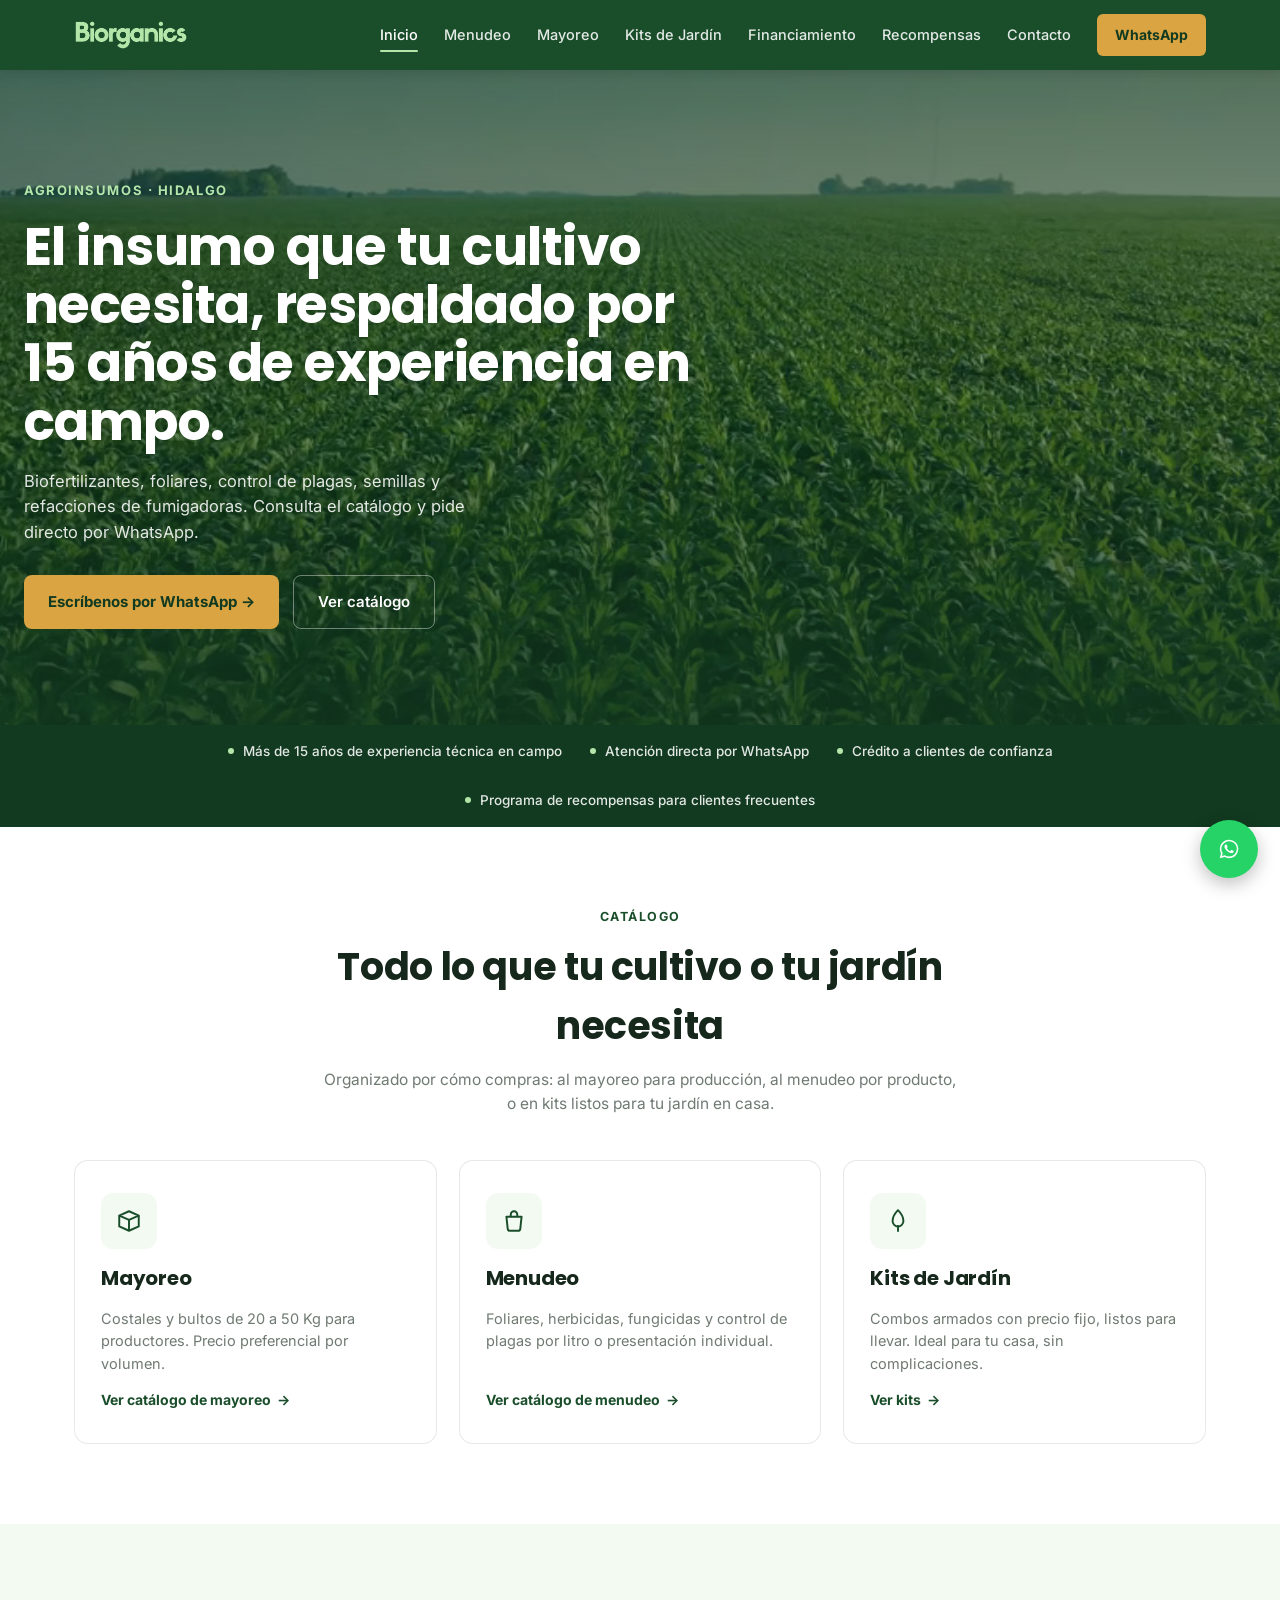
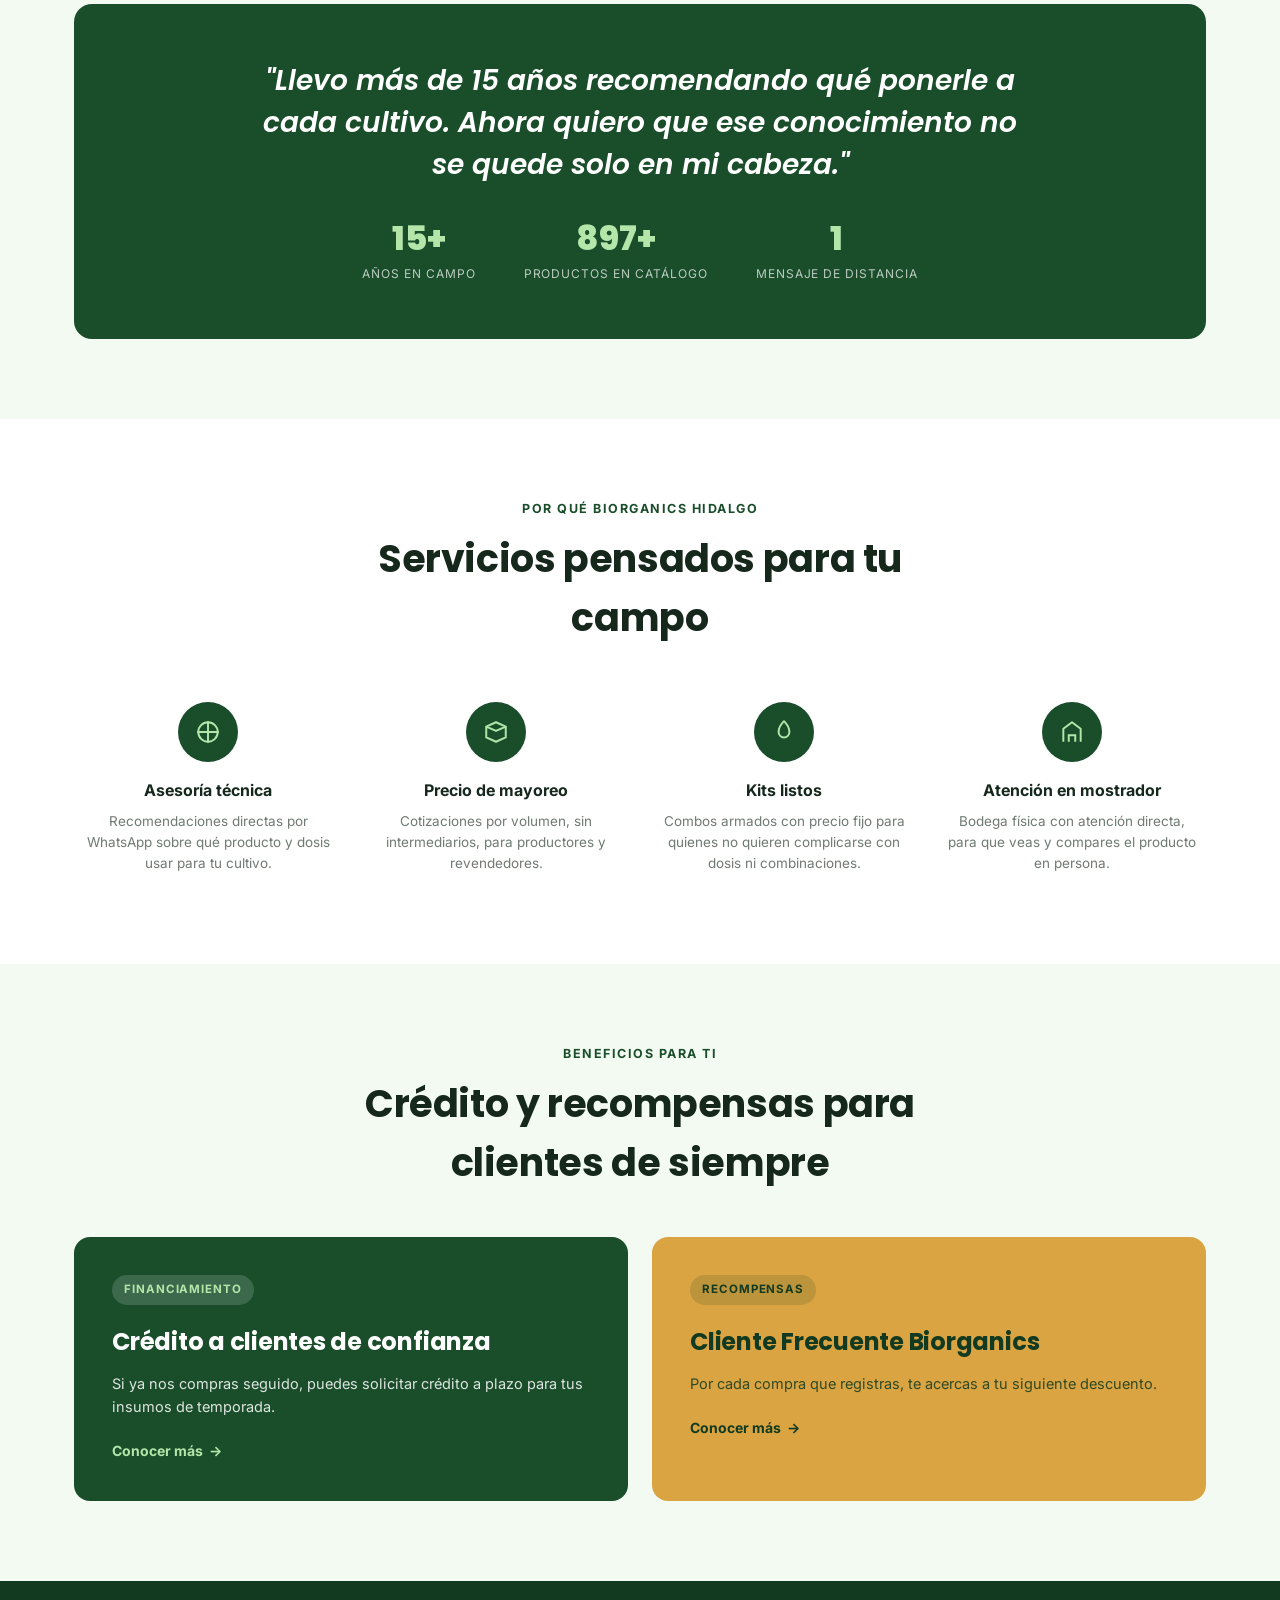
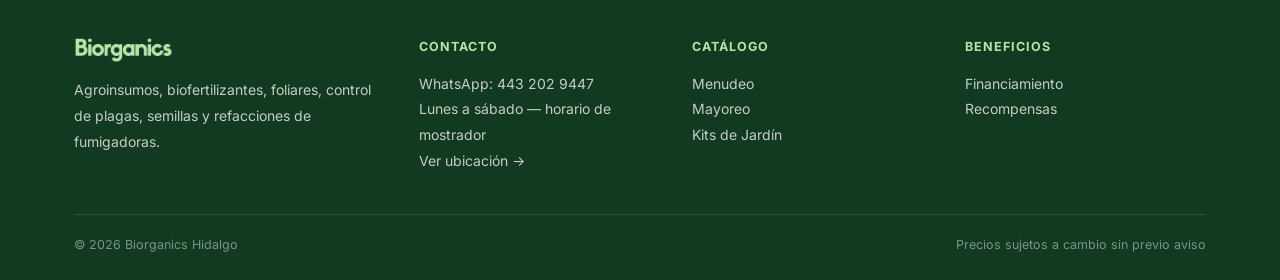
==== commit 2d5793ef: "Add files via upload" ====
--- a/index.html
+++ b/index.html
@@ -29,25 +29,20 @@
 </header>
 
 <section class="hero" id="inicio">
+  <div class="hero-media">
+    <video autoplay muted loop playsinline poster="assets/hero-poster.jpg" id="heroVideo">
+      <source src="assets/hero-video.webm" type="video/webm">
+      <source src="assets/hero-video.mp4" type="video/mp4">
+    </video>
+  </div>
+  <div class="hero-scrim"></div>
   <div class="wrap">
-    <div>
-      <div class="hero-eyebrow">Agroinsumos · Hidalgo</div>
-      <h1>El insumo que tu cultivo necesita, respaldado por 15 años de experiencia en campo.</h1>
-      <p class="lead">Biofertilizantes, foliares, control de plagas, semillas y refacciones de fumigadoras. Consulta el catálogo y pide directo por WhatsApp.</p>
-      <div class="hero-ctas">
-        <a class="btn-primary js-wa" data-msg="Hola, vengo de la página de Biorganics Hidalgo y quiero hacer una consulta." target="_blank" rel="noopener">Escríbenos por WhatsApp →</a>
-        <a class="btn-outline" href="menudeo.html">Ver catálogo</a>
-      </div>
-    </div>
-    <div class="hero-visual">
-      <svg class="leaf-badge" viewBox="0 0 300 300" fill="none" xmlns="http://www.w3.org/2000/svg">
-        <circle cx="150" cy="150" r="148" stroke="#B4E6AA" stroke-opacity="0.35" stroke-width="1.5"/>
-        <circle cx="150" cy="150" r="115" stroke="#B4E6AA" stroke-opacity="0.25" stroke-width="1.5"/>
-        <path d="M150 60 C110 90 90 140 100 190 C110 230 150 250 150 250 C150 250 190 230 200 190 C210 140 190 90 150 60Z" fill="#B4E6AA" fill-opacity="0.9"/>
-        <path d="M150 70 L150 245" stroke="#1A4E2B" stroke-width="3" stroke-opacity="0.5"/>
-        <path d="M150 110 L125 95 M150 140 L120 128 M150 170 L122 162 M150 200 L128 196" stroke="#1A4E2B" stroke-width="2.5" stroke-opacity="0.4" stroke-linecap="round"/>
-        <path d="M150 110 L175 95 M150 140 L180 128 M150 170 L178 162 M150 200 L172 196" stroke="#1A4E2B" stroke-width="2.5" stroke-opacity="0.4" stroke-linecap="round"/>
-      </svg>
+    <div class="hero-eyebrow">Agroinsumos · Hidalgo</div>
+    <h1>El insumo que tu cultivo necesita, respaldado por 15 años de experiencia en campo.</h1>
+    <p class="lead">Biofertilizantes, foliares, control de plagas, semillas y refacciones de fumigadoras. Consulta el catálogo y pide directo por WhatsApp.</p>
+    <div class="hero-ctas">
+      <a class="btn-primary js-wa" data-msg="Hola, vengo de la página de Biorganics Hidalgo y quiero hacer una consulta." target="_blank" rel="noopener">Escríbenos por WhatsApp →</a>
+      <a class="btn-outline" href="menudeo.html">Ver catálogo</a>
     </div>
   </div>
 </section>
--- a/assets/styles.css
+++ b/assets/styles.css
@@ -42,32 +42,41 @@
     .nav-toggle{display:block;}
   }
 
-  /* ---------- Hero ---------- */
+  /* ---------- Hero (video background) ---------- */
   .hero{
-    background: linear-gradient(160deg, var(--brand-dark) 0%, var(--brand-dark2) 100%);
-    color:var(--paper); position:relative; overflow:hidden; padding:88px 0 96px;
-  }
-  .hero-leaf{position:absolute; opacity:0.10; pointer-events:none;}
-  .hero .wrap{position:relative; z-index:2; display:grid; grid-template-columns:1.15fr 0.85fr; gap:40px; align-items:center;}
-  @media(max-width:900px){ .hero .wrap{grid-template-columns:1fr;} }
+    position:relative; overflow:hidden; padding:0;
+    min-height:640px; display:flex; align-items:center;
+    color:var(--paper); background:var(--brand-dark2);
+  }
+  .hero-media{position:absolute; inset:0; z-index:0; overflow:hidden;}
+  .hero-media video, .hero-media img{
+    width:100%; height:100%; object-fit:cover; position:absolute; inset:0;
+    transform:scale(1.02);
+  }
+  .hero-scrim{
+    position:absolute; inset:0; z-index:1;
+    background: linear-gradient(180deg, rgba(18,58,32,0.72) 0%, rgba(18,58,32,0.50) 45%, rgba(18,58,32,0.85) 100%);
+  }
+  .hero .wrap{position:relative; z-index:2; padding:110px 24px 96px; max-width:760px; margin:0;}
   .hero-eyebrow{font-size:13px; font-weight:700; letter-spacing:0.12em; text-transform:uppercase; color:var(--brand-light); margin-bottom:18px;}
-  .hero h1{font-size:clamp(32px,4.6vw,50px); line-height:1.12; margin-bottom:18px;}
-  .hero p.lead{font-size:16.5px; color:rgba(255,255,255,0.82); max-width:480px; margin-bottom:30px;}
+  .hero h1{font-size:clamp(32px,4.6vw,52px); line-height:1.12; margin-bottom:18px;}
+  .hero p.lead{font-size:16.5px; color:rgba(255,255,255,0.88); max-width:480px; margin-bottom:30px;}
   .hero-ctas{display:flex; gap:14px; flex-wrap:wrap;}
-  .hero-eyebrow, .hero h1, .hero p.lead, .hero-ctas, .hero-visual{
+  .hero-eyebrow, .hero h1, .hero p.lead, .hero-ctas{
     opacity:0; transform:translateY(20px); animation:heroIn .8s cubic-bezier(.16,.8,.3,1) forwards;
   }
   .hero-eyebrow{animation-delay:.05s;} .hero h1{animation-delay:.16s;} .hero p.lead{animation-delay:.28s;}
-  .hero-ctas{animation-delay:.40s;} .hero-visual{animation-delay:.30s;}
+  .hero-ctas{animation-delay:.40s;}
   @keyframes heroIn{to{opacity:1; transform:translateY(0);}}
   @media (prefers-reduced-motion: reduce){
-    .hero-eyebrow, .hero h1, .hero p.lead, .hero-ctas, .hero-visual{animation:none; opacity:1; transform:none;}
-  }
+    .hero-eyebrow, .hero h1, .hero p.lead, .hero-ctas{animation:none; opacity:1; transform:none;}
+    .hero-media video{display:none;}
+  }
+  @media(max-width:700px){ .hero{min-height:560px;} .hero .wrap{padding:90px 20px 70px;} }
   .btn-primary{background:var(--gold); color:var(--brand-dark2); font-weight:700; padding:14px 24px; border-radius:8px; font-size:15px; display:inline-flex; align-items:center; gap:10px;}
   .btn-primary:hover{background:var(--gold-dark);}
   .btn-outline{border:1.5px solid rgba(255,255,255,0.4); color:var(--paper); font-weight:600; padding:14px 24px; border-radius:8px; font-size:15px;}
   .btn-outline:hover{border-color:var(--paper);}
-  .hero-visual{display:flex; align-items:center; justify-content:center;}
 
   /* organic leaf SVG blob */
   .leaf-badge{width:100%; max-width:340px;}
